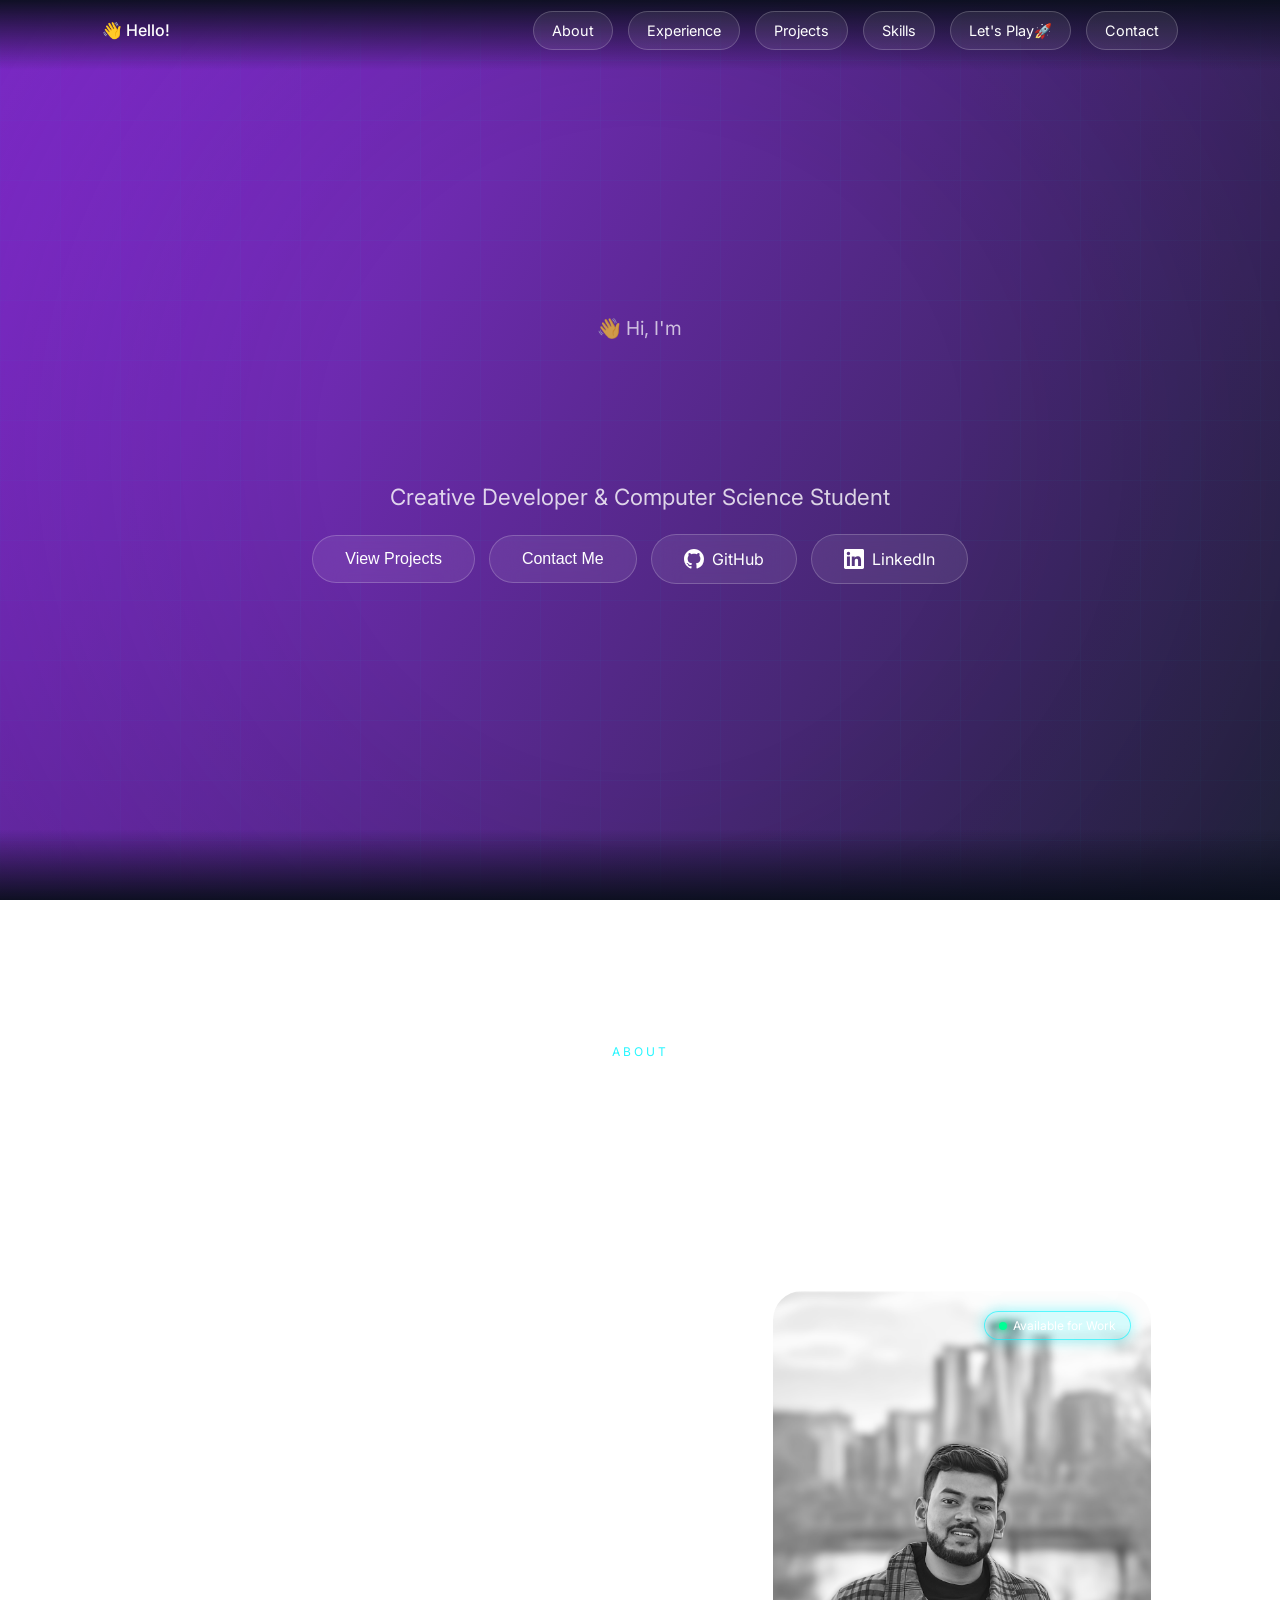
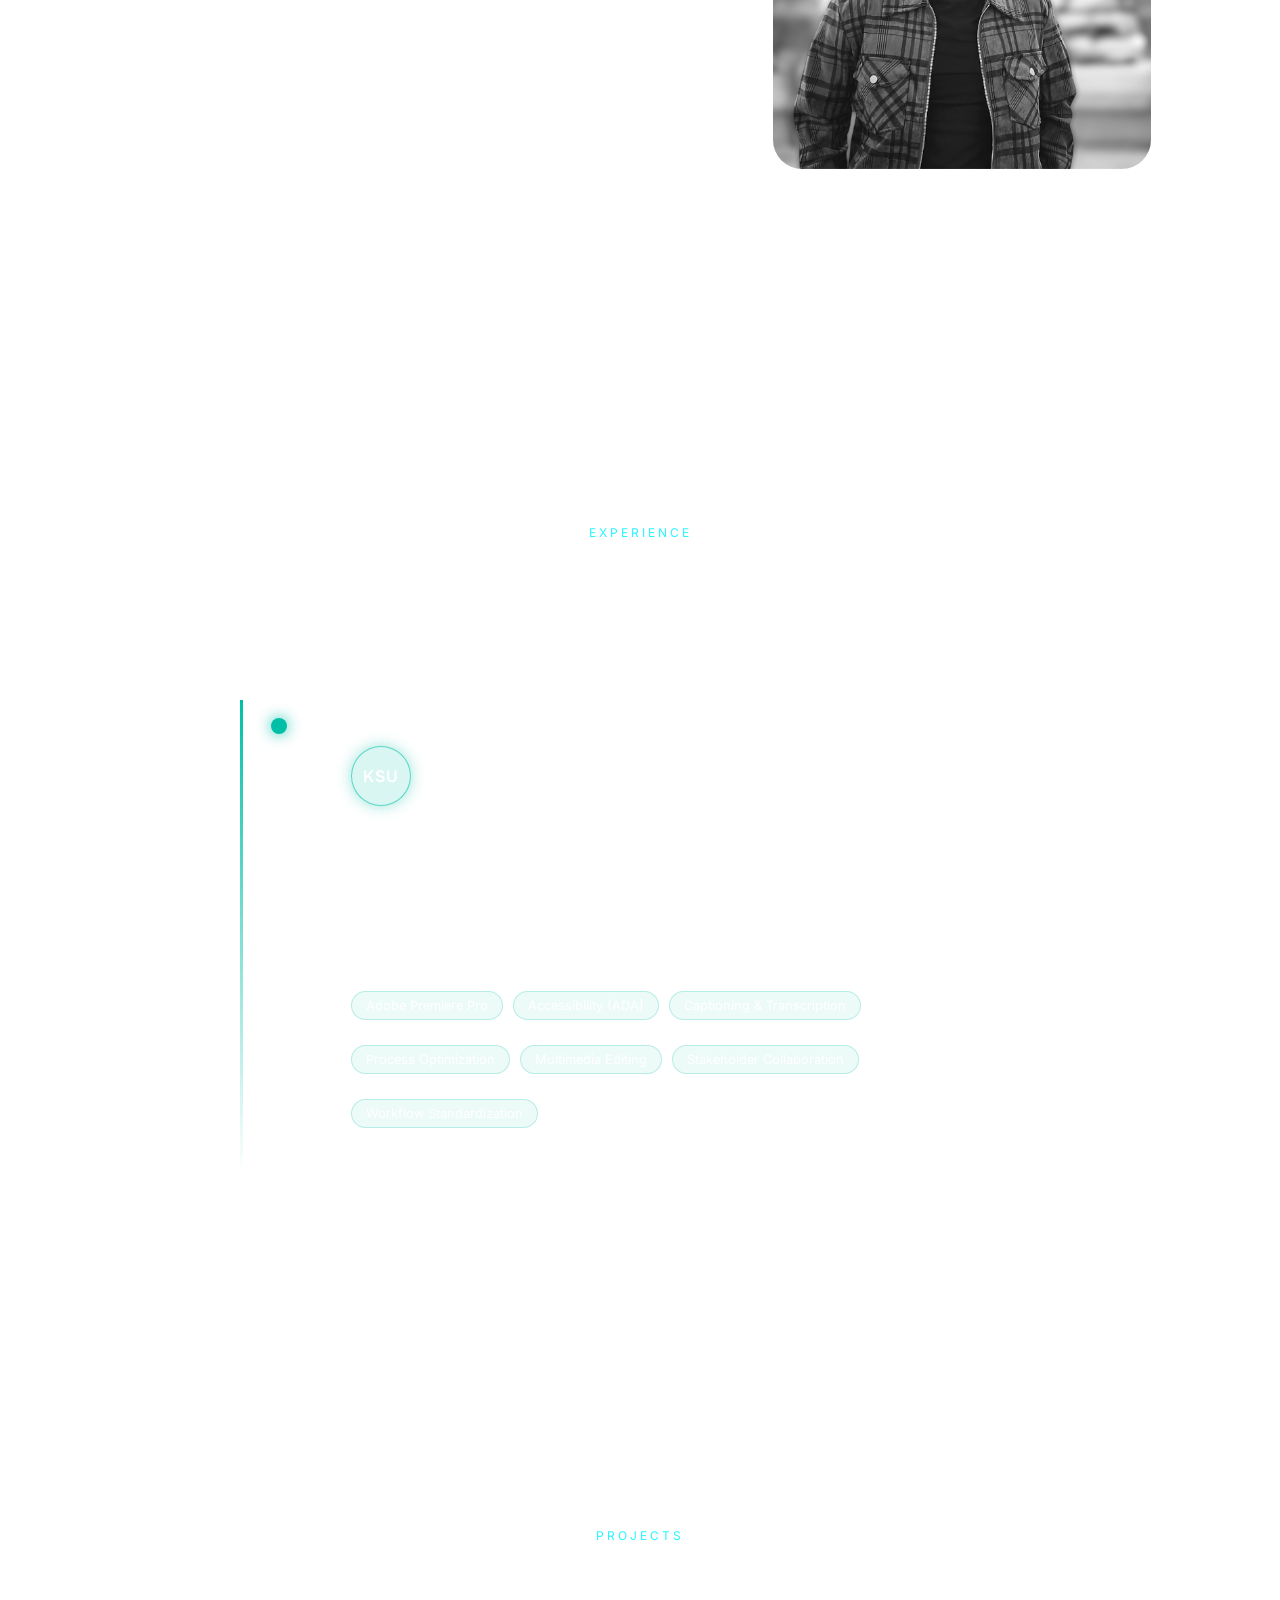
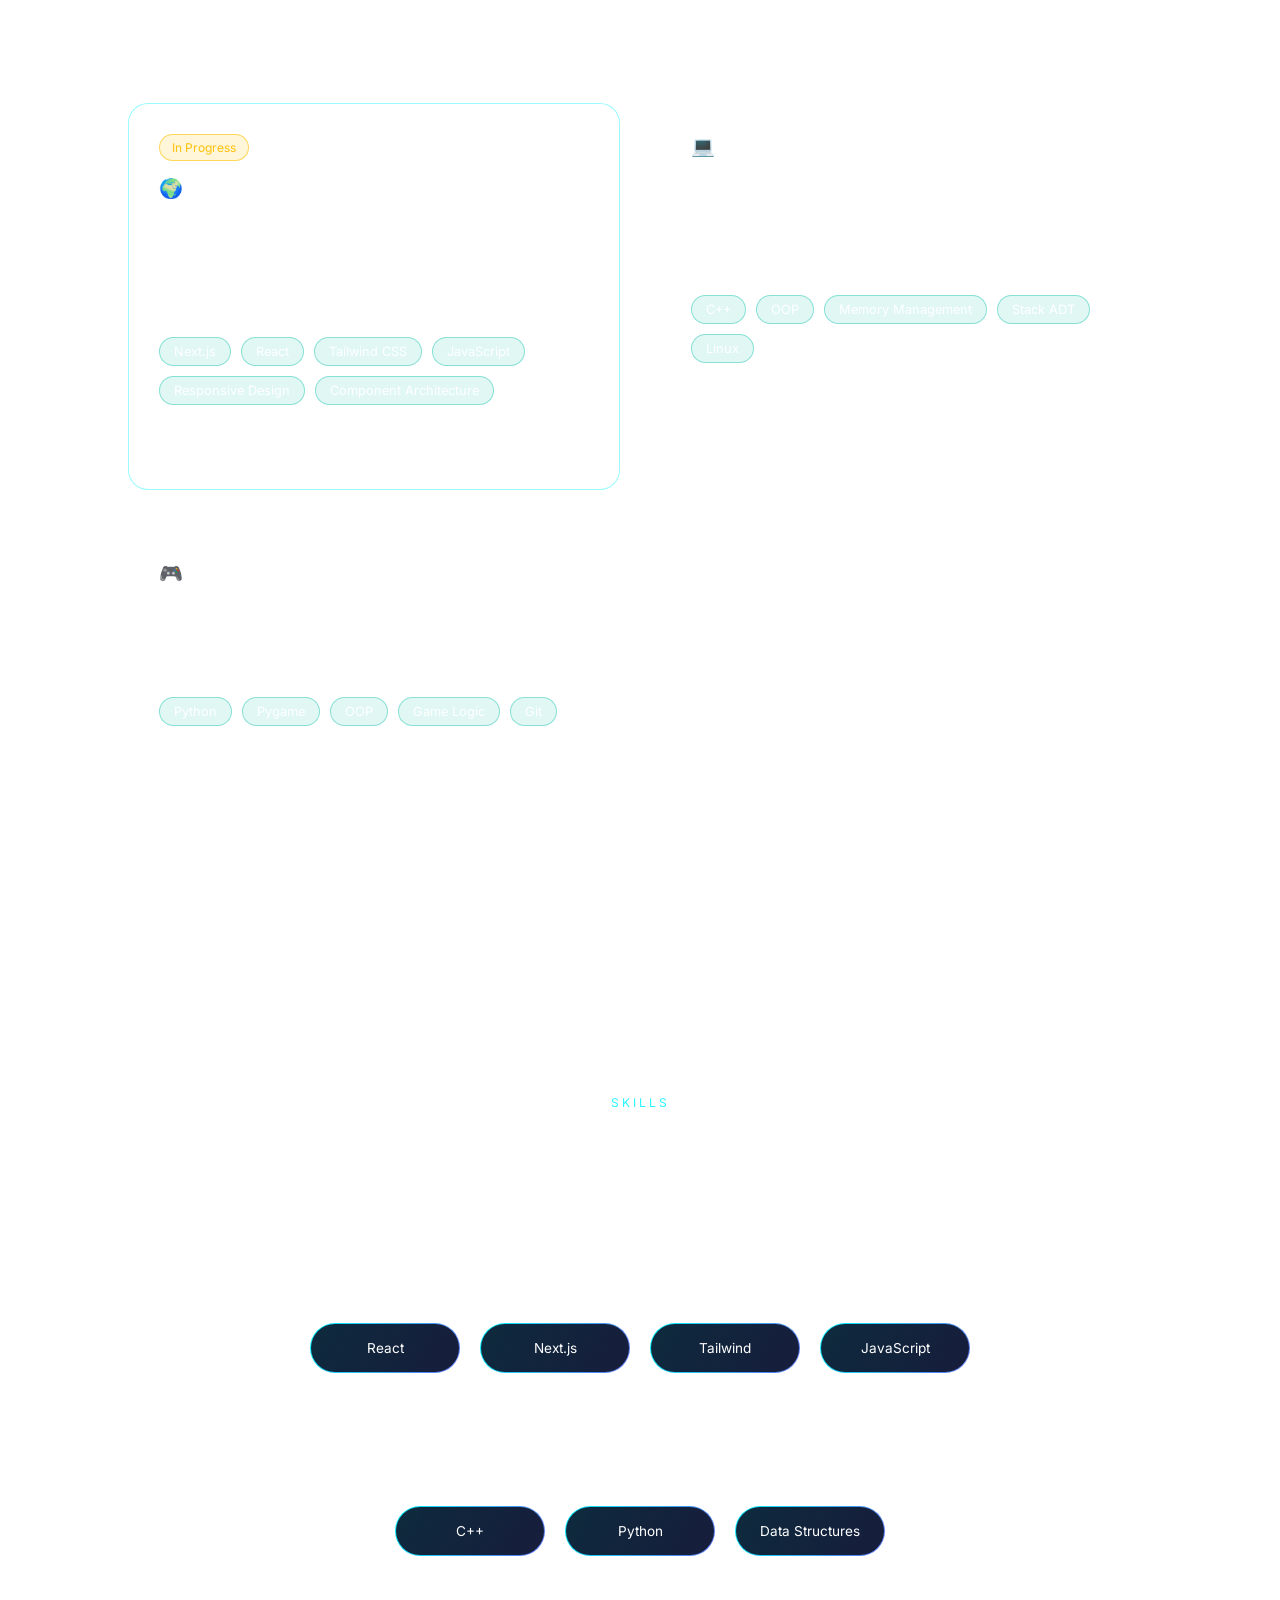
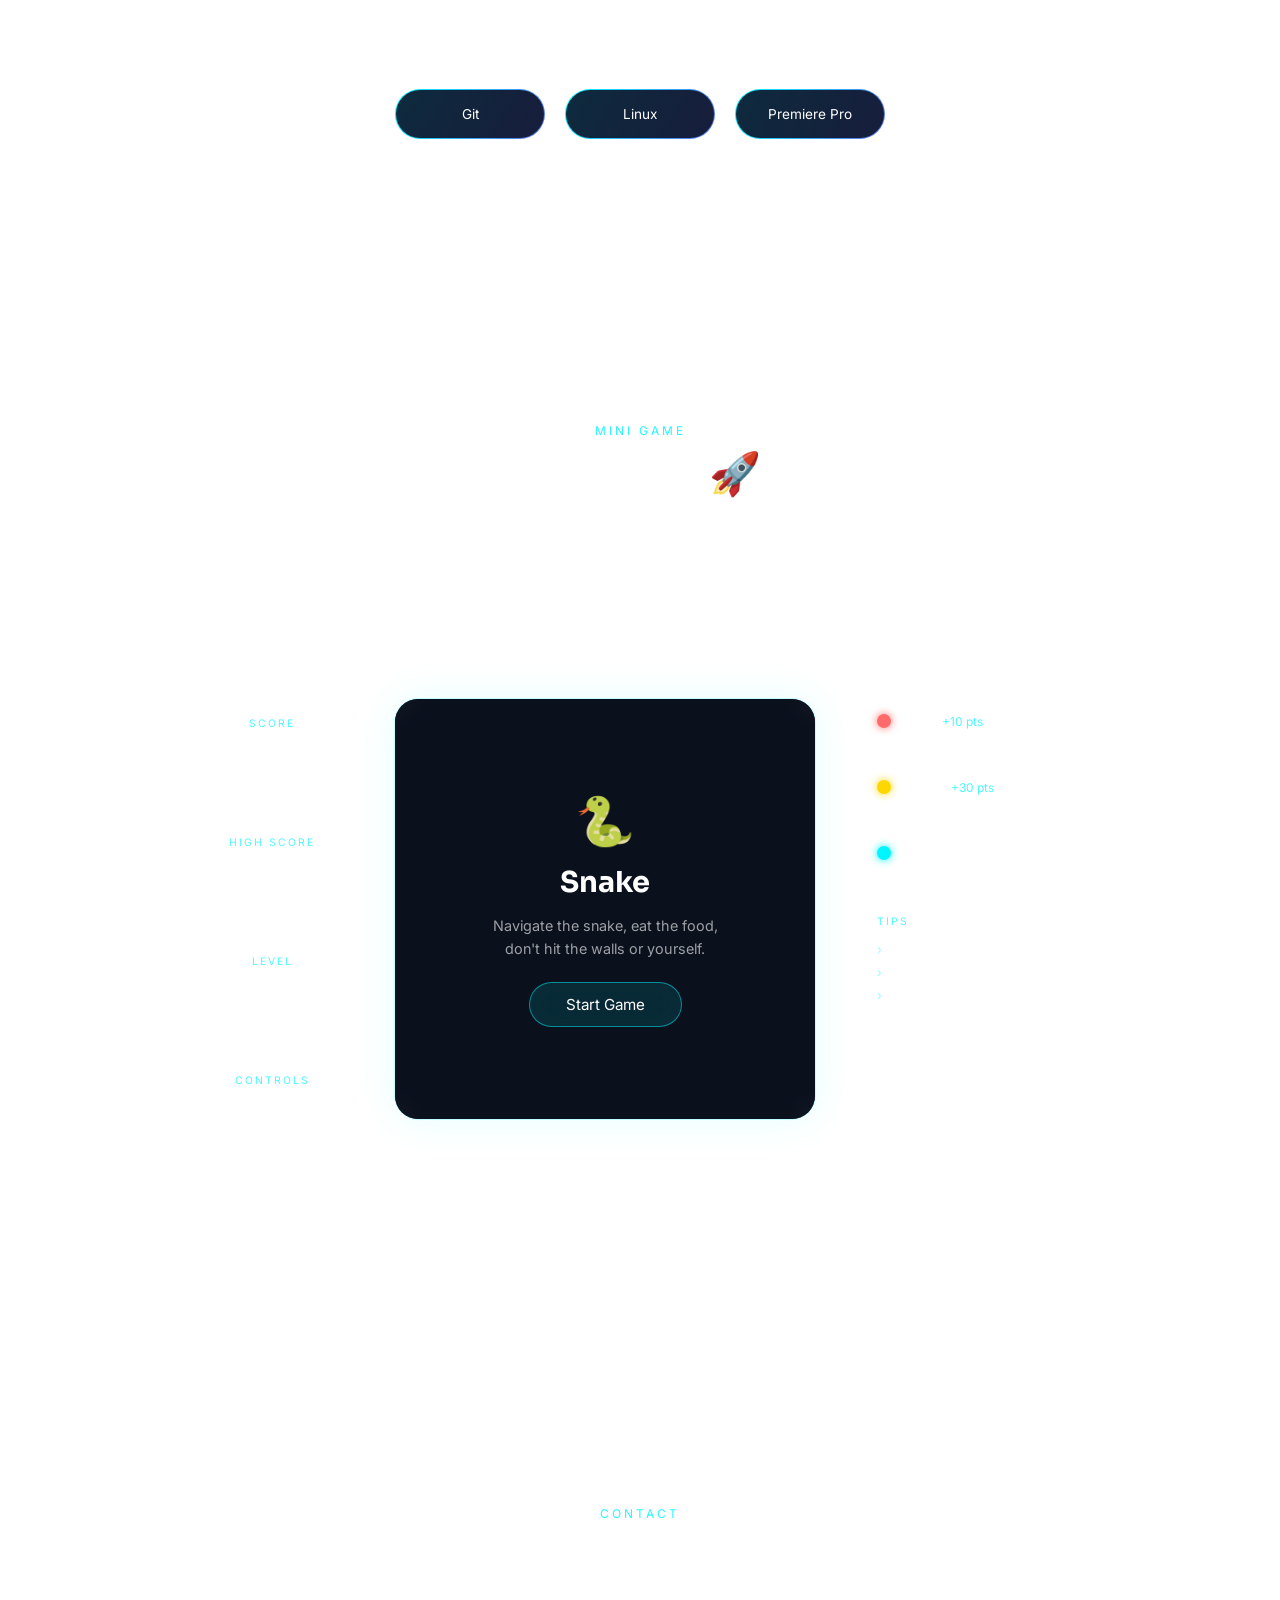
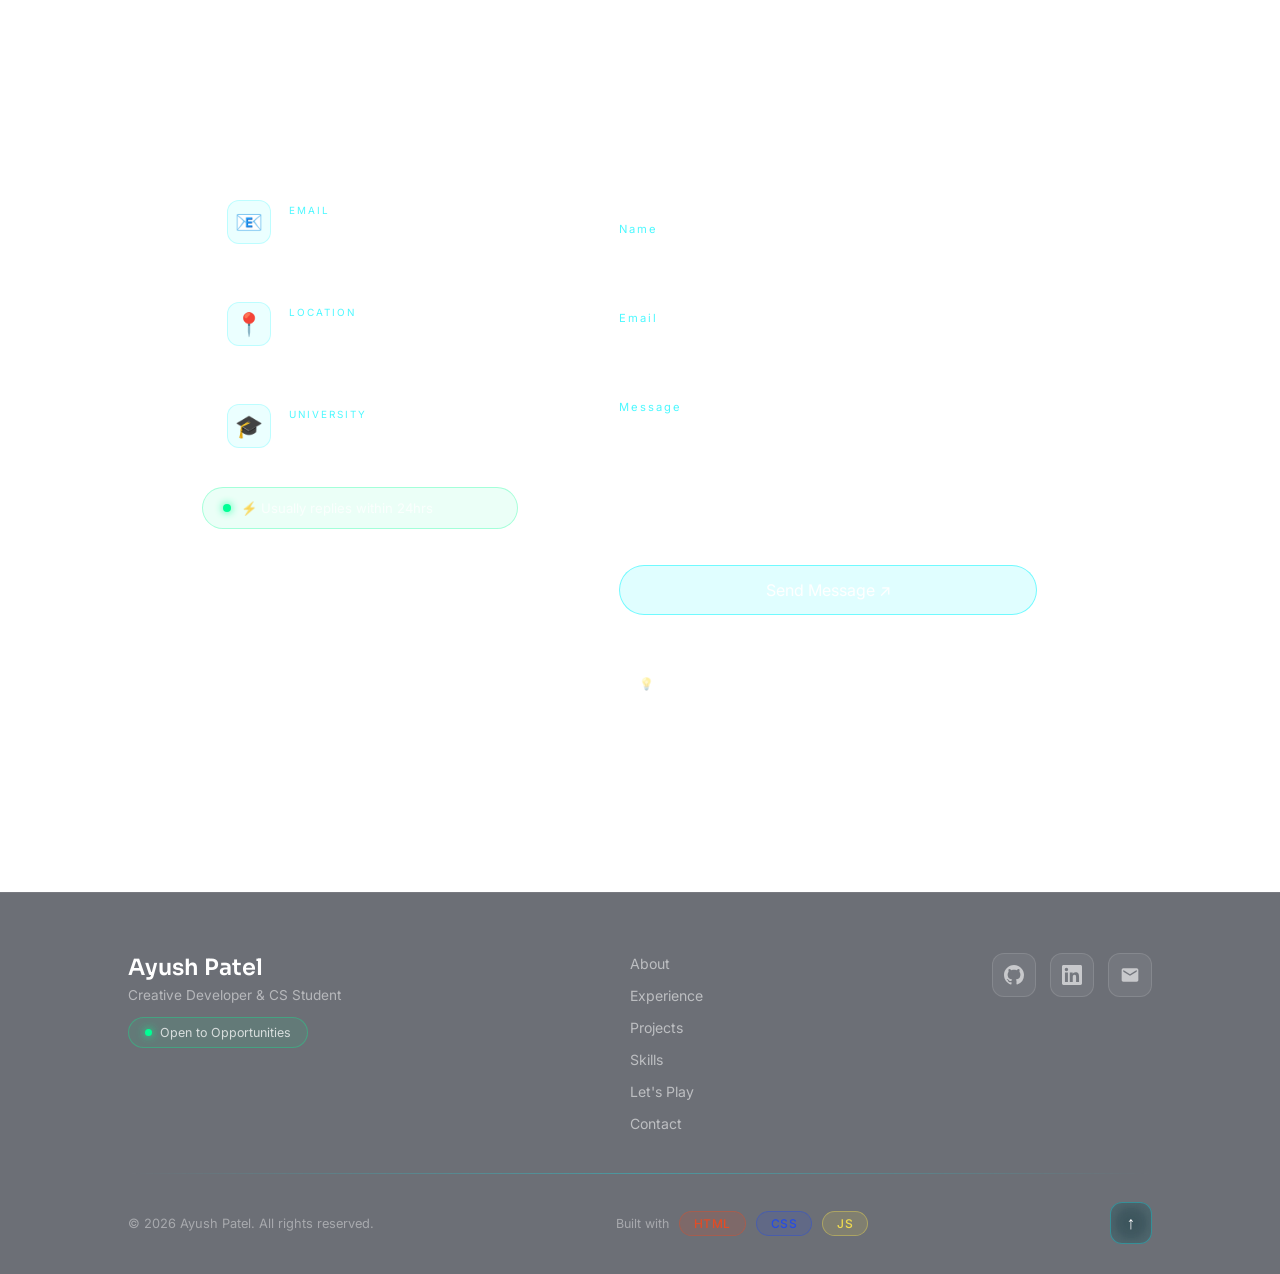
==== index.html @ bff98804 "Add files via upload" ====
<!DOCTYPE html>
<html lang="en">
<head>
    <meta charset="UTF-8">
    <title>Ayush Patel | Creative Developer</title>
    <meta name="viewport" content="width=device-width, initial-scale=1.0">

    <!-- Google Fonts -->
    <link href="https://fonts.googleapis.com/css2?family=Inter:wght@300;400;500;600&family=Sora:wght@400;500;600;700&display=swap" rel="stylesheet">

    <link rel="stylesheet" href="style.css">
</head>

<body>

    <!-- Animated Background -->
    <div class="gradient-bg"></div>
    <div class="scroll-overlay"></div>
    <div class="grid-overlay"></div>
    <canvas id="network-bg" style="position:fixed;top:0;left:0;width:100%;height:100%;z-index:-1;pointer-events:none;"></canvas>

    <!-- Navbar -->
    <nav class="navbar">
        <div class="logo" id="logo">👋 Hello!</div>
    
        <ul class="nav-links">
            <li><a href="#about">About</a></li>
            <li><a href="#experience">Experience</a></li>
            <li><a href="#projects">Projects</a></li>
            <li><a href="#skills">Skills</a></li>
            <li><a href="#game"> Let's Play🚀</a></li>
            <li><a href="#contact">Contact</a></li>
        </ul>
    </nav>

    <!-- Hero -->
<!-- Hero -->
<section class="hero">
    <div class="hero-center">

        <p class="greeting">👋 Hi, I'm</p>

        <h1 class="hero-name">
            <span>A</span><span>y</span><span>u</span><span>s</span><span>h</span><span>&nbsp;</span><span>P</span><span>a</span><span>t</span><span>e</span><span>l</span>
        </h1>

        <p class="subtitle">Creative Developer & Computer Science Student</p>

        <div class="buttons">
            <button onclick="document.querySelector('#projects').scrollIntoView({behavior:'smooth'})">View Projects</button>
            <button class="outline" onclick="document.querySelector('#contact').scrollIntoView({behavior:'smooth'})">Contact Me</button>

            <a href="https://github.com/byteforgeAP" target="_blank" class="hero-social-btn">
                <svg viewBox="0 0 24 24" fill="currentColor" width="20" height="20">
                    <path d="M12 0C5.37 0 0 5.37 0 12c0 5.31 3.435 9.795 8.205 11.385.6.105.825-.255.825-.57 0-.285-.015-1.23-.015-2.235-3.015.555-3.795-.735-4.035-1.41-.135-.345-.72-1.41-1.23-1.695-.42-.225-1.02-.78-.015-.795.945-.015 1.62.87 1.845 1.23 1.08 1.815 2.805 1.305 3.495.99.105-.78.42-1.305.765-1.605-2.67-.3-5.46-1.335-5.46-5.925 0-1.305.465-2.385 1.23-3.225-.12-.3-.54-1.53.12-3.18 0 0 1.005-.315 3.3 1.23.96-.27 1.98-.405 3-.405s2.04.135 3 .405c2.295-1.56 3.3-1.23 3.3-1.23.66 1.65.24 2.88.12 3.18.765.84 1.23 1.905 1.23 3.225 0 4.605-2.805 5.625-5.475 5.925.435.375.81 1.095.81 2.22 0 1.605-.015 2.895-.015 3.3 0 .315.225.69.825.57A12.02 12.02 0 0 0 24 12c0-6.63-5.37-12-12-12z"/>
                </svg>
                GitHub
            </a>

            <a href="https://linkedin.com/in/appatel47" target="_blank" class="hero-social-btn">
                <svg viewBox="0 0 24 24" fill="currentColor" width="20" height="20">
                    <path d="M20.447 20.452h-3.554v-5.569c0-1.328-.027-3.037-1.852-3.037-1.853 0-2.136 1.445-2.136 2.939v5.667H9.351V9h3.414v1.561h.046c.477-.9 1.637-1.85 3.37-1.85 3.601 0 4.267 2.37 4.267 5.455v6.286zM5.337 7.433a2.062 2.062 0 0 1-2.063-2.065 2.064 2.064 0 1 1 2.063 2.065zm1.782 13.019H3.555V9h3.564v11.452zM22.225 0H1.771C.792 0 0 .774 0 1.729v20.542C0 23.227.792 24 1.771 24h20.451C23.2 24 24 23.227 24 22.271V1.729C24 .774 23.2 0 22.222 0h.003z"/>
                </svg>
                LinkedIn
            </a>
        </div>

    </div>
</section>

    <!--About Me-->
    <section id="about" class="about">

        <div class="section-header">
            <span class="section-label">ABOUT</span>
            <h2 class="section-title">About Me</h2>
        </div>
    
        <div class="about-container">
    
            <div class="about-text">
                <p>
                    I’m Ayush Patel, a Computer Science student at Kent State University with a passion for both software development and creative technology. I specialize in C++ and Python, with a strong foundation in data structures, memory management, and algorithmic problem solving. My projects range from building custom dynamic classes and stack-based expression parsers to developing collaborative Pygame arcade-style games.

Beyond coding, I have hands-on experience in video production and editing, creating accessible multimedia content with Adobe Premiere Pro. I enjoy blending technical precision with creativity whether it’s designing scalable software systems, crafting interactive game mechanics, or producing polished video content. I thrive in collaborative environments, leveraging Git-based workflows and structured project management to deliver high-quality results.

I’m always exploring new ways to combine programming, UI/UX design, and multimedia storytelling to build engaging, scalable, and user-focused experiences.
                </p>
            </div>
    
            <div class="about-img-wrapper">
                <div class="profile-card-about" id="profileCardAbout">
                    <img src="assets/profile.jpg" alt="Ayush Patel" class="profile-img">
                    <div class="profile-overlay">
                        <h3>Ayush Patel</h3>
                        <p>Creative Developer</p>
                    </div>
                    <div class="availability-badge">
                        <span class="dot"></span>
                        Available for Work
                    </div>
                </div>
            </div>
    
        </div>
    
    </section>
    

    <!-- ============================= -->
<!-- EXPERIENCE SECTION -->
<!-- ============================= -->

<section id="experience" class="experience">

    <div class="section-header">
        <span class="section-label">EXPERIENCE</span>
        <h2 class="section-title">Experience</h2>
    </div>

    <div class="timeline">

        <!-- Timeline Item -->
        <div class="timeline-item">

            <!-- Glowing Dot -->
            <div class="timeline-dot"></div>

            <!-- Glass Card -->
            <div class="experience-card">

                <!-- Header with Company Logo -->
                <div class="exp-header">

                    <!-- Company Logo Circle -->
                    <div class="company-logo">KSU</div>

                    <div>
                        <h3>Video Production Assistant (Part Time)</h3>
                        <h4>Kent State University – Student Accessibility Services</h4>
                        <span>May 2024 – Present | Kent, OH</span>
                    </div>

                </div>

                <!-- Description -->
                <p>
                    Develop ADA-compliant instructional media with captions,
                    transcripts, and audio descriptions. Collaborate with faculty
                    to convert academic material into accessible multimedia formats.
                </p>

                <p>
                    Standardized captioning workflows and improved review processes
                    to reduce turnaround time and improve delivery efficiency.
                </p>

                <!-- Skill Tags -->
                <div class="tech-tags">
                    <span>Adobe Premiere Pro</span>
                    <span>Accessibility (ADA)</span>
                    <span>Captioning & Transcription</span>
                    <span>Process Optimization</span>
                    <span>Multimedia Editing</span>
                    <span>Stakeholder Collaboration</span>
                    <span>Workflow Standardization</span>
                </div>

            </div>
        </div>

    </div>

</section>

<!-- ============================= -->
<!-- PROJECTS SECTION -->
<!-- ============================= -->

<section id="projects" class="projects">

    <div class="section-header">
        <span class="section-label">PROJECTS</span>
        <h2 class="section-title">Projects</h2>
    </div>

    <div class="projects-grid">

        <!-- Project 1 -->
        <div class="project-card featured reveal">

            <!-- Status Badge -->
            <div class="project-status">In Progress</div>
        
            <h3>🌍 Global Restaurant Rating App</h3>
        
            <p>
                Developing a scalable restaurant rating platform using Next.js and React.
                Building reusable UI components with Tailwind CSS and optimizing layout
                responsiveness across devices.
            </p>
        
            <div class="project-tags">
                <span>Next.js</span>
                <span>React</span>
                <span>Tailwind CSS</span>
                <span>JavaScript</span>
                <span>Responsive Design</span>
                <span>Component Architecture</span>
            </div>
        
            <div class="project-links">
                <a href="#" class="disabled">Coming Soon</a>
                <a href="#" target="_blank">GitHub</a>
            </div>
        
        </div>

        <!-- Project 2 -->
        <div class="project-card reveal">
            <h3>💻 C++ Data Structures Implementation</h3>

            <p>
                Engineered a custom dynamic String class, implemented a Linked List
                Stack ADT, and built an infix-to-prefix expression parser with
                proper memory management and modular compilation.
            </p>

            <div class="project-tags">
                <span>C++</span>
                <span>OOP</span>
                <span>Memory Management</span>
                <span>Stack ADT</span>
                <span>Linux</span>
            </div>

            <div class="project-links">
                <a href="#" target="_blank">GitHub</a>
            </div>
        </div>

        <!-- Project 3 -->
        <div class="project-card reveal">
            <h3>🎮 Galaga-Style Arcade Game</h3>

            <p>
                Developing a 2D arcade shooter using Pygame with real-time player
                controls, sprite animations, collision detection, and
                event-driven game logic.
            </p>

            <div class="project-tags">
                <span>Python</span>
                <span>Pygame</span>
                <span>OOP</span>
                <span>Game Logic</span>
                <span>Git</span>
            </div>

            <div class="project-links">
                <a href="#" target="_blank">GitHub</a>
            </div>
        </div>

    </div>

</section>


<!-- ============================= -->
<!-- SKILLS SECTION -->
<!-- ============================= -->

<section id="skills" class="skills">

    <div class="section-header">
        <span class="section-label">SKILLS</span>
        <h2 class="section-title">Skills</h2>
    </div>

    <div class="skills-container">

        <!-- Frontend -->
        <div class="skill-category reveal">
            <h3>Frontend</h3>
            <div class="skill-badges">

                <div class="skill-badge">
                    <div class="skill-inner">
                        <div class="skill-face skill-front">React</div>
                        <div class="skill-face skill-back">2+ Years</div>
                    </div>
                </div>

                <div class="skill-badge">
                    <div class="skill-inner">
                        <div class="skill-face skill-front">Next.js</div>
                        <div class="skill-face skill-back">1+ Year</div>
                    </div>
                </div>

                <div class="skill-badge">
                    <div class="skill-inner">
                        <div class="skill-face skill-front">Tailwind</div>
                        <div class="skill-face skill-back">1 Year</div>
                    </div>
                </div>

                <div class="skill-badge">
                    <div class="skill-inner">
                        <div class="skill-face skill-front">JavaScript</div>
                        <div class="skill-face skill-back">2 Years</div>
                    </div>
                </div>

            </div>
        </div>

        <!-- Backend / Systems -->
        <div class="skill-category reveal">
            <h3>Backend / Systems</h3>
            <div class="skill-badges">

                <div class="skill-badge">
                    <div class="skill-inner">
                        <div class="skill-face skill-front">C++</div>
                        <div class="skill-face skill-back">2+ Years</div>
                    </div>
                </div>

                <div class="skill-badge">
                    <div class="skill-inner">
                        <div class="skill-face skill-front">Python</div>
                        <div class="skill-face skill-back">2 Years</div>
                    </div>
                </div>

                <div class="skill-badge">
                    <div class="skill-inner">
                        <div class="skill-face skill-front">Data Structures</div>
                        <div class="skill-face skill-back">Advanced</div>
                    </div>
                </div>

            </div>
        </div>

        <!-- Tools -->
        <div class="skill-category reveal">
            <h3>Tools & Workflow</h3>
            <div class="skill-badges">

                <div class="skill-badge">
                    <div class="skill-inner">
                        <div class="skill-face skill-front">Git</div>
                        <div class="skill-face skill-back">Daily Use</div>
                    </div>
                </div>

                <div class="skill-badge">
                    <div class="skill-inner">
                        <div class="skill-face skill-front">Linux</div>
                        <div class="skill-face skill-back">Comfortable</div>
                    </div>
                </div>

                <div class="skill-badge">
                    <div class="skill-inner">
                        <div class="skill-face skill-front">Premiere Pro</div>
                        <div class="skill-face skill-back">Advanced</div>
                    </div>
                </div>

            </div>
        </div>

    </div>

</section>


 <!-- ============================= -->
<!-- Game SECTION -->
<!-- ============================= -->
<section id="game" class="game-section">

    <div class="section-header">
        <span class="section-label">MINI GAME</span>
        <h2 class="section-title">Let's Play 🚀</h2>
        <p class="section-subtitle">Take a break! Beat my high score if you can.</p>
    </div>

    <div class="game-wrapper">

        <div class="game-info-panel">
            <div class="game-stat-card">
                <span class="stat-label">SCORE</span>
                <span class="stat-value" id="scoreDisplay">0</span>
            </div>
            <div class="game-stat-card">
                <span class="stat-label">HIGH SCORE</span>
                <span class="stat-value" id="highScoreDisplay">0</span>
            </div>
            <div class="game-stat-card">
                <span class="stat-label">LEVEL</span>
                <span class="stat-value" id="levelDisplay">1</span>
            </div>
            <div class="game-controls-info">
                <p class="controls-title">CONTROLS</p>
                <div class="key-grid">
                    <div class="key-row"><kbd>↑</kbd></div>
                    <div class="key-row"><kbd>←</kbd><kbd>↓</kbd><kbd>→</kbd></div>
                    <p class="key-label">Arrow Keys or WASD</p>
                </div>
            </div>
        </div>

        <div class="game-canvas-wrapper">
            <canvas id="snakeCanvas" width="420" height="420"></canvas>
            <div class="game-overlay" id="gameOverlay">
                <div class="overlay-content">
                    <div class="overlay-icon">🐍</div>
                    <h3 id="overlayTitle">Snake</h3>
                    <p id="overlayMsg">Navigate the snake, eat the food, don't hit the walls or yourself.</p>
                    <button class="game-btn" id="startBtn">Start Game</button>
                </div>
            </div>
        </div>

        <div class="game-legend-panel">
            <div class="legend-item">
                <div class="legend-dot food-dot"></div>
                <span>Food <span class="legend-pts">+10 pts</span></span>
            </div>
            <div class="legend-item">
                <div class="legend-dot bonus-dot"></div>
                <span>Bonus <span class="legend-pts">+30 pts</span></span>
            </div>
            <div class="legend-item">
                <div class="legend-dot snake-dot"></div>
                <span>Your Snake</span>
            </div>
            <div class="game-tips">
                <p class="tips-title">TIPS</p>
                <ul>
                    <li>Speed increases every 5 food</li>
                    <li>Bonus food appears rarely</li>
                    <li>Don't bite yourself!</li>
                </ul>
            </div>
        </div>

    </div>

    <div class="mobile-controls">
        <div class="mobile-row"><button class="mobile-btn" id="mUp">▲</button></div>
        <div class="mobile-row">
            <button class="mobile-btn" id="mLeft">◀</button>
            <button class="mobile-btn" id="mDown">▼</button>
            <button class="mobile-btn" id="mRight">▶</button>
        </div>
    </div>

</section>

<!-- ============================= -->
<!-- CONTACT SECTION -->
<!-- ============================= -->
 <!-- CONTACT SECTION -->
<section id="contact" class="contact-section">

    <div class="section-header">
        <span class="section-label">CONTACT</span>
        <h2 class="section-title">Get In Touch</h2>
        <p class="section-subtitle">Have a project in mind? Let's talk.</p>
    </div>

    <div class="contact-wrapper">

        <!-- Left: Info -->
        <div class="contact-info">

            <div class="contact-info-item">
                <div class="contact-icon">📧</div>
                <div>
                    <span class="contact-label">EMAIL</span>
                    <a href="mailto:ayushpatel.dev@outlook.com" class="contact-value">ayushpatel.dev@outlook.com</a>
                </div>
            </div>

            <div class="contact-info-item">
                <div class="contact-icon">📍</div>
                <div>
                    <span class="contact-label">LOCATION</span>
                    <span class="contact-value">Kent, Ohio</span>
                </div>
            </div>

            <div class="contact-info-item">
                <div class="contact-icon">🎓</div>
                <div>
                    <span class="contact-label">UNIVERSITY</span>
                    <span class="contact-value">Kent State University</span>
                </div>
            </div>

            <!-- Reply badge -->
            <div class="reply-badge">
                <span class="reply-dot"></span>
                ⚡ Usually replies within 24hrs
            </div>

            <!-- Social buttons with logos -->
            <div class="contact-socials">

                <a href="https://github.com/byteforgeAP" target="_blank" class="social-btn">
                    <svg viewBox="0 0 24 24" fill="currentColor" width="18" height="18">
                        <path d="M12 0C5.37 0 0 5.37 0 12c0 5.31 3.435 9.795 8.205 11.385.6.105.825-.255.825-.57 0-.285-.015-1.23-.015-2.235-3.015.555-3.795-.735-4.035-1.41-.135-.345-.72-1.41-1.23-1.695-.42-.225-1.02-.78-.015-.795.945-.015 1.62.87 1.845 1.23 1.08 1.815 2.805 1.305 3.495.99.105-.78.42-1.305.765-1.605-2.67-.3-5.46-1.335-5.46-5.925 0-1.305.465-2.385 1.23-3.225-.12-.3-.54-1.53.12-3.18 0 0 1.005-.315 3.3 1.23.96-.27 1.98-.405 3-.405s2.04.135 3 .405c2.295-1.56 3.3-1.23 3.3-1.23.66 1.65.24 2.88.12 3.18.765.84 1.23 1.905 1.23 3.225 0 4.605-2.805 5.625-5.475 5.925.435.375.81 1.095.81 2.22 0 1.605-.015 2.895-.015 3.3 0 .315.225.69.825.57A12.02 12.02 0 0 0 24 12c0-6.63-5.37-12-12-12z"/>
                    </svg>
                    GitHub
                </a>

                <a href="https://linkedin.com/in/appatel47" target="_blank" class="social-btn">
                    <svg viewBox="0 0 24 24" fill="currentColor" width="18" height="18">
                        <path d="M20.447 20.452h-3.554v-5.569c0-1.328-.027-3.037-1.852-3.037-1.853 0-2.136 1.445-2.136 2.939v5.667H9.351V9h3.414v1.561h.046c.477-.9 1.637-1.85 3.37-1.85 3.601 0 4.267 2.37 4.267 5.455v6.286zM5.337 7.433a2.062 2.062 0 0 1-2.063-2.065 2.064 2.064 0 1 1 2.063 2.065zm1.782 13.019H3.555V9h3.564v11.452zM22.225 0H1.771C.792 0 0 .774 0 1.729v20.542C0 23.227.792 24 1.771 24h20.451C23.2 24 24 23.227 24 22.271V1.729C24 .774 23.2 0 22.222 0h.003z"/>
                    </svg>
                    LinkedIn
                </a>

            </div>

        </div>

        <!-- Right: Form -->
        <form class="contact-form" id="contactForm">

            <div class="form-group">
                <label>Name</label>
                <input type="text" id="contactName" placeholder="Your name" required />
            </div>

            <div class="form-group">
                <label>Email</label>
                <input type="email" id="contactEmail" placeholder="your@email.com" required />
            </div>

            <div class="form-group">
                <label>Message</label>
                <textarea id="contactMessage" rows="5" placeholder="Tell me about your project..." required></textarea>
            </div>

            <button type="submit" class="game-btn contact-submit">Send Message ↗</button>

            <p class="form-status" id="formStatus"></p>
            <p class="form-note">💡 If you don't hear back in 24hrs, check your sent folder — emails occasionally land in junk.</p>

        </form>

    </div>

</section>


<!-- ============================= -->
<!-- FOOTER SECTION -->
<!-- ============================= -->
<!-- FOOTER -->
<footer class="footer">

    <div class="footer-top">

        <!-- Left: Name + tagline -->
        <div class="footer-left">
            <h3 class="footer-name">Ayush Patel</h3>
            <p class="footer-tagline">Creative Developer & CS Student</p>
            <div class="footer-status">
                <span class="footer-dot"></span>
                Open to Opportunities
            </div>
        </div>

        <!-- Center: Nav -->
        <div class="footer-center">
            <ul class="footer-nav">
                <li><a href="#about">About</a></li>
                <li><a href="#experience">Experience</a></li>
                <li><a href="#projects">Projects</a></li>
                <li><a href="#skills">Skills</a></li>
                <li><a href="#game">Let's Play</a></li>
                <li><a href="#contact">Contact</a></li>
            </ul>
        </div>

        <!-- Right: Socials -->
        <div class="footer-right">

            <a href="https://github.com/byteforgeAP" target="_blank" class="footer-social">
                <svg viewBox="0 0 24 24" fill="currentColor" width="20" height="20">
                    <path d="M12 0C5.37 0 0 5.37 0 12c0 5.31 3.435 9.795 8.205 11.385.6.105.825-.255.825-.57 0-.285-.015-1.23-.015-2.235-3.015.555-3.795-.735-4.035-1.41-.135-.345-.72-1.41-1.23-1.695-.42-.225-1.02-.78-.015-.795.945-.015 1.62.87 1.845 1.23 1.08 1.815 2.805 1.305 3.495.99.105-.78.42-1.305.765-1.605-2.67-.3-5.46-1.335-5.46-5.925 0-1.305.465-2.385 1.23-3.225-.12-.3-.54-1.53.12-3.18 0 0 1.005-.315 3.3 1.23.96-.27 1.98-.405 3-.405s2.04.135 3 .405c2.295-1.56 3.3-1.23 3.3-1.23.66 1.65.24 2.88.12 3.18.765.84 1.23 1.905 1.23 3.225 0 4.605-2.805 5.625-5.475 5.925.435.375.81 1.095.81 2.22 0 1.605-.015 2.895-.015 3.3 0 .315.225.69.825.57A12.02 12.02 0 0 0 24 12c0-6.63-5.37-12-12-12z"/>
                </svg>
            </a>

            <a href="https://linkedin.com/in/appatel47" target="_blank" class="footer-social">
                <svg viewBox="0 0 24 24" fill="currentColor" width="20" height="20">
                    <path d="M20.447 20.452h-3.554v-5.569c0-1.328-.027-3.037-1.852-3.037-1.853 0-2.136 1.445-2.136 2.939v5.667H9.351V9h3.414v1.561h.046c.477-.9 1.637-1.85 3.37-1.85 3.601 0 4.267 2.37 4.267 5.455v6.286zM5.337 7.433a2.062 2.062 0 0 1-2.063-2.065 2.064 2.064 0 1 1 2.063 2.065zm1.782 13.019H3.555V9h3.564v11.452zM22.225 0H1.771C.792 0 0 .774 0 1.729v20.542C0 23.227.792 24 1.771 24h20.451C23.2 24 24 23.227 24 22.271V1.729C24 .774 23.2 0 22.222 0h.003z"/>
                </svg>
            </a>

            <a href="mailto:ayushpatel.dev@outlook.com" class="footer-social">
                <svg viewBox="0 0 24 24" fill="currentColor" width="20" height="20">
                    <path d="M20 4H4c-1.1 0-2 .9-2 2v12c0 1.1.9 2 2 2h16c1.1 0 2-.9 2-2V6c0-1.1-.9-2-2-2zm0 4-8 5-8-5V6l8 5 8-5v2z"/>
                </svg>
            </a>

        </div>

    </div>

    <!-- Divider -->
    <div class="footer-divider"></div>

    <!-- Bottom bar -->
    <div class="footer-bottom">

        <p class="footer-copy">
            © <span id="footerYear"></span> Ayush Patel. All rights reserved.
        </p>

        <div class="footer-built">
            <span class="built-label">Built with</span>
            <span class="built-badge html">HTML</span>
            <span class="built-badge css">CSS</span>
            <span class="built-badge js">JS</span>
        </div>

        <button class="back-to-top" id="backToTop">↑</button>

    </div>

</footer>

<script src="script.js"></script>
</body>
</html>
---- style.css ----
/* ============================= */
/* RESET */
/* ============================= */

* {
    margin: 0;
    padding: 0;
    box-sizing: border-box;
}

body {
    font-family: "Inter", sans-serif;
    color: white;
    overflow-x: hidden;
}

html {
    scroll-behavior: smooth;
}

/* ============================= */
/* ANIMATED BACKGROUND */
/* ============================= */

.gradient-bg {
    position: fixed;
    width: 100%;
    height: 100%;
    z-index: -3;

    background: linear-gradient(
        -60deg,
        #0a0f1c,
        #1a1f3a,
        #302b63,
        #111827,
        #24243e,
        #8e2de2
    );

    background-size: 500% 500%;
    animation: gradientFlow 8s ease-in-out infinite;
}

@keyframes gradientFlow {
    0%   { background-position: 0% 50%; }
    25%  { background-position: 50% 100%; }
    50%  { background-position: 100% 50%; }
    75%  { background-position: 50% 0%; }
    100% { background-position: 0% 50%; }
}

/* ============================= */
/* NAVBAR */
/* ============================= */

.navbar {
    position: fixed;
    top: 20px;
    width: 100%;
    padding: 0 8%;
    display: flex;
    justify-content: space-between;
    align-items: center;
    z-index: 1000;
}

.logo {
    font-weight: 500;
    font-size: 1rem;
    cursor: pointer;
    transition:
        opacity 0.3s ease,
        transform 0.3s ease,
        filter 0.3s ease,
        text-shadow 0.3s ease;
}

.logo.fade-out {
    opacity: 0;
    transform: translateY(-6px) scale(0.95);
    filter: blur(6px);
}

.logo.fade-in {
    opacity: 1;
    transform: translateY(0) scale(1);
    filter: blur(0);
}

.logo.glow {
    text-shadow: 0 0 14px rgba(0,245,255,0.7);
}

.logo .arrow {
    display: inline-block;
    animation: bounce 1s infinite;
}

@keyframes bounce {
    0%, 100% { transform: translateY(0); }
    50% { transform: translateY(4px); }
}

.nav-links {
    list-style: none;
    display: flex;
    gap: 15px;
}

.nav-links a {
    text-decoration: none;
    color: white;
    font-size: 0.9rem;
    padding: 10px 18px;
    border-radius: 30px;

    background: rgba(255, 255, 255, 0.08);
    backdrop-filter: blur(20px);
    border: 1px solid rgba(255,255,255,0.2);
    transition: 0.3s ease;
}

.nav-links a:hover {
    transform: translateY(-3px);
    background: rgba(0,245,255,0.15);
    border: 1px solid rgba(0,245,255,0.6);
    box-shadow: 0 0 15px rgba(0,245,255,0.3);
}

.nav-links a.active {
    background: rgba(0, 191, 166, 0.15);
    border: 1px solid rgba(0,191,166,0.6);
    box-shadow: 0 0 12px rgba(0,191,166,0.4);
}

/* ============================= */
/* TECH GRID BACKGROUND */
/* ============================= */

.grid-overlay {
    position: fixed;
    inset: 0;
    z-index: -2;            /* above gradient, below content */
    pointer-events: none;
    opacity: 0.25;          /* subtle */

    /* Grid pattern */
    background-image:
        linear-gradient(rgba(0,245,255,0.12) 1px, transparent 1px),
        linear-gradient(90deg, rgba(0,245,255,0.12) 1px, transparent 1px);

    background-size: 60px 60px;

    /* subtle motion */
    animation: gridDrift 20s linear infinite;
}

@keyframes gridDrift {
    0% {
        background-position: 0 0, 0 0;
    }
    100% {
        background-position: 60px 60px, 60px 60px;
    }
}

.grid-overlay::after {
    content: "";
    position: absolute;
    inset: 0;
    background: radial-gradient(circle at center,
        transparent 40%,
        rgba(10,15,28,0.6) 100%);
}
/* ============================= */
/* HERO */
/* ============================= */

.hero {
    height: 100vh;
    display: flex;
    align-items: center;
    justify-content: center;
    padding: 0 10%;
    text-align: center;
}

.hero-center {
    display: flex;
    flex-direction: column;
    align-items: center;
    gap: 16px;
}

.greeting {
    font-size: 1.2rem;
    opacity: 0.7;
}

.hero-name {
    font-family: 'Sora', sans-serif;
    font-size: 5.5rem;
    font-weight: 600;
    display: flex;
    justify-content: center;
    gap: 0.01em;
}

.hero-name span {
    display: inline-block;
    opacity: 0;
    transform: translateY(40px);
    animation: letterFadeIn 3s ease-out infinite;
}

.hero-name span:nth-child(1)  { animation-delay: 0.0s; }
.hero-name span:nth-child(2)  { animation-delay: 0.3s; }
.hero-name span:nth-child(3)  { animation-delay: 0.6s; }
.hero-name span:nth-child(4)  { animation-delay: 0.9s; }
.hero-name span:nth-child(5)  { animation-delay: 1.2s; }
.hero-name span:nth-child(6)  { animation-delay: 1.5s; }
.hero-name span:nth-child(7)  { animation-delay: 1.8s; }
.hero-name span:nth-child(8)  { animation-delay: 2.1s; }
.hero-name span:nth-child(9)  { animation-delay: 2.4s; }
.hero-name span:nth-child(10) { animation-delay: 2.7s; }
.hero-name span:nth-child(11) { animation-delay: 3.0s; }

@keyframes letterFadeIn {
    0%   { opacity: 0; transform: translateY(40px); }
    50%  { opacity: 1; transform: translateY(0); }
    100% { opacity: 0; transform: translateY(-40px); }
}
.subtitle {
    font-size: 1.4rem;
    opacity: 0.8;
}

.buttons {
    display: flex;
    gap: 14px;
    margin-top: 8px;
    flex-wrap: nowrap;
    align-items: center;
    justify-content: center;
}

button {
    padding: 14px 32px;
    border-radius: 40px;
    font-size: 1rem;
    cursor: pointer;
    color: white;
    background: rgba(255,255,255,0.08);
    backdrop-filter: blur(15px);
    border: 1px solid rgba(255,255,255,0.2);
    transition: all 0.4s ease;
}

button:hover {
    transform: translateY(-3px);
    background: rgba(0,245,255,0.15);
    border: 1px solid rgba(0,245,255,0.6);
    box-shadow: 0 0 20px rgba(0,245,255,0.4);
}

.hero-social-btn {
    display: inline-flex;
    align-items: center;
    gap: 8px;
    text-decoration: none;
    color: white;
    padding: 14px 32px;
    border-radius: 40px;
    font-size: 1rem;
    background: rgba(255,255,255,0.08);
    backdrop-filter: blur(15px);
    border: 1px solid rgba(255,255,255,0.2);
    transition: all 0.4s ease;
    white-space: nowrap;
}

.hero-social-btn:hover {
    transform: translateY(-3px);
    background: rgba(0,245,255,0.15);
    border-color: rgba(0,245,255,0.6);
    box-shadow: 0 0 20px rgba(0,245,255,0.4);
}

/* ============================= */
/* ABOUT */
/* ============================= */

.about {
    padding: 140px 10%;
}

.about-title {
    text-align: center;
    margin-bottom: 80px;
}

.about-title h2 {
    font-size: 2.2rem;
    font-weight: 500;
    letter-spacing: 2px;
}

.about-container {
    display: flex;
    justify-content: space-between;
    align-items: center;
    gap: 80px;
}

.about-text {
    max-width: 600px;
}

.about-text p {
    font-size: 1.2rem;
    line-height: 1.8;
    opacity: 0.85;
    text-align: justify;
}



.glass-card:hover {
    transform: translateY(-10px);
    border: 1px solid rgba(0,245,255,0.6);
    box-shadow: 0 0 25px rgba(0,245,255,0.3);
}

/* ============================= */
/* EXPERIENCE SECTION */
/* ============================= */

.experience {
    padding: 140px 10%;
}

/* Section Title Centered */
.section-title {
    text-align: center;
    margin-bottom: 100px;
}

.section-title h2 {
    font-size: 2.4rem;
    letter-spacing: 2px;
}

/* Timeline Container (Centered) */
.timeline {
    position: relative;
    max-width: 800px;
    margin: 0 auto;
    padding-left: 40px;
}

/* Vertical Timeline Line (Initially hidden height) */
.timeline::before {
    content: "";
    position: absolute;
    left: 0;
    top: 0;
    width: 3px;
    height: 0; /* Starts at 0 for animation */
    background: linear-gradient(to bottom, #00bfa6, transparent);
    transition: height 1.2s ease;
}

/* When timeline becomes visible */
.timeline.fill::before {
    height: 100%;
}

/* Each Timeline Item */
.timeline-item {
    position: relative;
    margin-bottom: 70px;
    padding-left: 40px;
}

/* Glowing Dot */
.timeline-dot {
    position: absolute;
    left: -9px;
    top: 18px;
    width: 16px;
    height: 16px;
    background: #00bfa6;
    border-radius: 50%;
    box-shadow: 0 0 15px rgba(0,191,166,0.9);
}

/* Glass Card */
.experience-card {
    background: rgba(255, 255, 255, 0.07);
    backdrop-filter: blur(20px);
    border: 1px solid rgba(255,255,255,0.15);
    border-radius: 18px;
    padding: 30px;
    transition: 0.4s ease;
}

/* Hover Effect */
.experience-card:hover {
    transform: translateY(-8px);
    box-shadow: 0 0 25px rgba(0,191,166,0.4);
}

/* Header Layout (Logo + Text) */
.exp-header {
    display: flex;
    gap: 20px;
    align-items: center;
    margin-bottom: 20px;
}

/* Company Logo Circle */
.company-logo {
    width: 60px;
    height: 60px;
    border-radius: 50%;
    background: rgba(0, 191, 166, 0.15);
    border: 1px solid rgba(0,191,166,0.6);
    display: flex;
    align-items: center;
    justify-content: center;
    font-weight: 600;
    letter-spacing: 1px;
    box-shadow: 0 0 15px rgba(0,191,166,0.4);
}

/* Role Title */
.experience-card h3 {
    font-size: 1.3rem;
    margin-bottom: 6px;
}

/* Company Name */
.experience-card h4 {
    opacity: 0.8;
    margin-bottom: 6px;
}

/* Date */
.experience-card span {
    display: block;
    font-size: 0.9rem;
    opacity: 0.6;
    margin-bottom: 15px;
}

/* Description Text */
.experience-card p {
    line-height: 1.7;
    opacity: 0.85;
}

/* Skill Tags */
.tech-tags {
    margin-top: 15px;
    display: flex;
    flex-wrap: wrap;
    gap: 10px;
}

.tech-tags span {
    padding: 6px 14px;
    border-radius: 20px;
    font-size: 0.8rem;
    background: rgba(0, 191, 166, 0.12);
    border: 1px solid rgba(0,191,166,0.4);
}


/* ============================= */
/* PROJECTS SECTION */
/* ============================= */

.projects {
    padding: 140px 10%;
}

.projects-grid {
    display: grid;
    grid-template-columns: repeat(2, 1fr);
    gap: 40px;
}

/* Glass Project Card */
.project-card {
    background: rgba(255, 255, 255, 0.07);
    backdrop-filter: blur(20px);
    border: 1px solid rgba(255,255,255,0.15);
    border-radius: 20px;
    padding: 30px;
    transition: 0.4s ease;
}

.project-card:hover {
    transform: translateY(-10px);
    border: 1px solid rgba(0,245,255,0.6);
    box-shadow: 0 0 25px rgba(0,245,255,0.3);
}

.project-card h3 {
    margin-bottom: 15px;
    font-size: 1.2rem;
}

.project-card p {
    line-height: 1.6;
    opacity: 0.85;
    margin-bottom: 20px;
}

/* Tags */
.project-tags {
    display: flex;
    flex-wrap: wrap;
    gap: 10px;
    margin-bottom: 20px;
}

.project-tags span {
    padding: 6px 14px;
    border-radius: 20px;
    font-size: 0.8rem;
    background: rgba(0, 191, 166, 0.12);
    border: 1px solid rgba(0,191,166,0.4);
}

/* Links */
.project-links {
    display: flex;
    gap: 15px;
}

/* Project Links Base Style */
.project-links a {
    text-decoration: none;
    color: white; /* <-- This fixes the blue */
    padding: 8px 18px;
    border-radius: 25px;
    font-size: 0.85rem;
    border: 1px solid rgba(255,255,255,0.3);
    transition: 0.3s ease;
}

/* Hover Effect */
.project-links a:hover {
    background: rgba(0,245,255,0.15);
    border: 1px solid rgba(0,245,255,0.6);
    box-shadow: 0 0 12px rgba(0,245,255,0.3);
}

/* Responsive */
@media (max-width: 900px) {
    .projects-grid {
        grid-template-columns: 1fr;
    }
}

/* Highlighted (Featured) Project */
.project-card.featured {
    border: 1px solid rgba(0,245,255,0.4);
}

/* Status Badge */
.project-status {
    display: inline-block;
    margin-bottom: 15px;
    padding: 5px 12px;
    font-size: 0.75rem;
    border-radius: 20px;
    background: rgba(255, 193, 7, 0.15);
    border: 1px solid rgba(255, 193, 7, 0.6);
    color: #ffc107;
}

/* Disabled Button */
.project-links a.disabled {
    color: rgba(255,255,255,0.6);
    pointer-events: none;
    border: 1px solid rgba(255,255,255,0.2);
    background: rgba(255,255,255,0.05);
}


/* ============================= */
/* TOP & BOTTOM BLUR FOCUS */
/* ============================= */

body::before,
body::after {
    content: "";
    position: fixed;
    left: 0;
    width: 100%;
    height: 70px;
    pointer-events: none;
    z-index: 999; /* MUST be higher than content */
}

/* Top Blur */
body::before {
    top: 0;
    background: linear-gradient(
        to bottom,
        rgba(10,15,28,0.95),
        rgba(10,15,28,0)
    );
}

/* Bottom Blur */
body::after {
    bottom: 0;
    background: linear-gradient(
        to top,
        rgba(10,15,28,0.95),
        rgba(10,15,28,0)
    );
}

/* ============================= */
/* SCROLL REVEAL ANIMATION */
/* ============================= */

/* Initial hidden state */
.reveal {
    opacity: 0;
    transform: translateY(60px);
    transition: opacity 0.8s ease, transform 0.8s ease;
}

/* Visible state */
.reveal.show {
    opacity: 1;
    transform: translateY(0);
}

/* ============================= */
/* SKILLS SECTION */
/* ============================= */

.skills {
    padding: 140px 10%;
}

.skills-container {
    max-width: 1000px;
    margin: 0 auto;
    display: flex;
    flex-direction: column;
    gap: 80px;
    align-items: center;   /* centers categories */
}

.skill-category {
    width: 100%;
    text-align: center;
}

.skill-category h3 {
    margin-bottom: 30px;
    font-weight: 500;
    opacity: 0.9;
}

.skill-badges {
    display: flex;
    flex-wrap: wrap;
    gap: 20px;
    justify-content: center;   /* THIS centers badges */
}

/* Individual Badge */
.skill-badge {
    width: 150px;
    height: 50px;
    perspective: 1000px;
    cursor: pointer;
}

/* Inner flip container */
.skill-inner {
    width: 100%;
    height: 100%;
    position: relative;
    transition: transform 0.6s ease;
    transform-style: preserve-3d;
}

/* Flip on hover */
.skill-badge:hover .skill-inner {
    transform: rotateY(180deg);
}

/* Front & Back faces */
.skill-face {
    position: absolute;
    width: 100%;
    height: 100%;
    border-radius: 30px;
    display: flex;
    align-items: center;
    justify-content: center;
    backface-visibility: hidden;
    font-size: 0.85rem;

    background: rgba(255,255,255,0.08);
    backdrop-filter: blur(15px);
    border: 1px solid rgba(255,255,255,0.2);
    transition: 0.3s ease;
}

/* Back side */
.skill-back {
    transform: rotateY(180deg);
    background: rgba(0,245,255,0.15);
    border: 1px solid rgba(0,245,255,0.6);
}

/* Animated Gradient Border */

/* ============================= */
/* SMOOTH ANIMATED BORDER */
/* ============================= */

.skill-face {
    position: absolute;
    width: 100%;
    height: 100%;
    border-radius: 30px;

    display: flex;
    align-items: center;
    justify-content: center;

    backface-visibility: hidden;
    font-size: 0.85rem;

    background: rgba(255,255,255,0.08);
    backdrop-filter: blur(15px);

    border: 1px solid transparent;

    /* Gradient Border */
    background-image:
        linear-gradient(rgba(15,20,40,0.9), rgba(15,20,40,0.9)),
        linear-gradient(120deg, #00f5ff, #8e2de2, #00f5ff);

    background-origin: border-box;
    background-clip: padding-box, border-box;

    background-size: 100% 100%, 300% 300%;

    animation: borderFlow 6s linear infinite;
}

/* Smooth Gradient Flow */

@keyframes borderFlow {
    0% {
        background-position: 0% 0%, 0% 50%;
    }
    100% {
        background-position: 0% 0%, 300% 50%;
    }
}

/* Pulse Glow */
.skill-badge:hover .skill-face {
    box-shadow: 0 0 20px rgba(0,245,255,0.4);
}

/* ============================= */
/* GLOBAL SECTION HEADERS */
/* ============================= */

.section-header {
    text-align: center;
    margin-bottom: 80px;
}

/* Small label */

.section-label {
    display: inline-block;

    font-size: 0.75rem;
    letter-spacing: 3px;

    color: rgba(0,245,255,0.85);

    margin-bottom: 10px;
}

/* Main title */

.section-title {
    font-size: 2.6rem;
    font-weight: 600;
}

/*Game*/
/* ============================= */
/* GAME SECTION */
/* ============================= */

.game-section { padding: 140px 10%; }

.section-subtitle {
    margin-top: 12px;
    font-size: 1rem;
    opacity: 0.55;
    letter-spacing: 0.5px;
}

.game-wrapper {
    display: flex;
    justify-content: center;
    align-items: flex-start;
    gap: 40px;
    flex-wrap: wrap;
}

.game-info-panel,
.game-legend-panel {
    display: flex;
    flex-direction: column;
    gap: 20px;
    min-width: 160px;
}

.game-stat-card {
    background: rgba(255,255,255,0.06);
    backdrop-filter: blur(20px);
    border: 1px solid rgba(255,255,255,0.12);
    border-radius: 16px;
    padding: 18px 24px;
    text-align: center;
    transition: 0.3s ease;
}

.game-stat-card:hover {
    border-color: rgba(0,245,255,0.4);
    box-shadow: 0 0 18px rgba(0,245,255,0.15);
}

.stat-label {
    display: block;
    font-size: 0.65rem;
    letter-spacing: 2px;
    color: rgba(0,245,255,0.7);
    margin-bottom: 8px;
}

.stat-value {
    display: block;
    font-family: 'Sora', sans-serif;
    font-size: 2rem;
    font-weight: 700;
    color: #fff;
    transition: transform 0.2s ease, color 0.2s ease;
}

.stat-value.pop {
    transform: scale(1.3);
    color: #00f5ff;
}

.game-controls-info {
    background: rgba(255,255,255,0.06);
    backdrop-filter: blur(20px);
    border: 1px solid rgba(255,255,255,0.12);
    border-radius: 16px;
    padding: 18px 24px;
    text-align: center;
}

.controls-title, .tips-title {
    font-size: 0.65rem;
    letter-spacing: 2px;
    color: rgba(0,245,255,0.7);
    margin-bottom: 14px;
}

.key-grid {
    display: flex;
    flex-direction: column;
    align-items: center;
    gap: 6px;
}

.key-row { display: flex; gap: 6px; }

kbd {
    display: inline-flex;
    align-items: center;
    justify-content: center;
    width: 34px;
    height: 34px;
    border-radius: 8px;
    font-size: 0.85rem;
    background: rgba(255,255,255,0.08);
    border: 1px solid rgba(255,255,255,0.2);
    border-bottom: 3px solid rgba(255,255,255,0.15);
    color: white;
    font-family: 'Inter', sans-serif;
}

.key-label {
    font-size: 0.68rem;
    opacity: 0.45;
    margin-top: 8px;
}

.legend-item {
    display: flex;
    align-items: center;
    gap: 12px;
    background: rgba(255,255,255,0.06);
    backdrop-filter: blur(20px);
    border: 1px solid rgba(255,255,255,0.12);
    border-radius: 16px;
    padding: 14px 20px;
    font-size: 0.85rem;
}

.legend-dot {
    width: 14px;
    height: 14px;
    border-radius: 50%;
    flex-shrink: 0;
}

.food-dot  { background: #ff6b6b; box-shadow: 0 0 8px #ff6b6b; }
.bonus-dot { background: #ffd700; box-shadow: 0 0 8px #ffd700; }
.snake-dot { background: #00f5ff; box-shadow: 0 0 8px #00f5ff; }

.legend-pts {
    color: rgba(0,245,255,0.7);
    font-size: 0.75rem;
    margin-left: 4px;
}

.game-tips {
    background: rgba(255,255,255,0.06);
    backdrop-filter: blur(20px);
    border: 1px solid rgba(255,255,255,0.12);
    border-radius: 16px;
    padding: 18px 20px;
}

.game-tips ul {
    list-style: none;
    display: flex;
    flex-direction: column;
    gap: 8px;
}

.game-tips ul li {
    font-size: 0.78rem;
    opacity: 0.65;
    padding-left: 14px;
    position: relative;
}

.game-tips ul li::before {
    content: "›";
    position: absolute;
    left: 0;
    color: rgba(0,245,255,0.6);
}

.game-canvas-wrapper {
    position: relative;
    border-radius: 24px;
    overflow: hidden;
    border: 1px solid rgba(0,245,255,0.25);
    box-shadow: 0 0 40px rgba(0,245,255,0.1), inset 0 0 30px rgba(0,0,0,0.4);
}

#snakeCanvas {
    display: block;
    background: rgba(10,15,28,0.95);
}

.game-overlay {
    position: absolute;
    inset: 0;
    display: flex;
    align-items: center;
    justify-content: center;
    background: rgba(10,15,28,0.88);
    backdrop-filter: blur(10px);
    transition: opacity 0.4s ease;
    z-index: 10;
}

.game-overlay.hidden {
    opacity: 0;
    pointer-events: none;
}

.overlay-content {
    text-align: center;
    display: flex;
    flex-direction: column;
    align-items: center;
    gap: 14px;
}

.overlay-icon {
    font-size: 3rem;
    animation: float 3s ease-in-out infinite;
}

@keyframes float {
    0%, 100% { transform: translateY(0); }
    50%       { transform: translateY(-10px); }
}

.overlay-content h3 {
    font-family: 'Sora', sans-serif;
    font-size: 1.8rem;
    font-weight: 700;
}

.overlay-content p {
    font-size: 0.9rem;
    opacity: 0.6;
    max-width: 260px;
    line-height: 1.6;
}

.game-btn {
    margin-top: 8px;
    padding: 12px 36px;
    border-radius: 40px;
    font-size: 0.95rem;
    cursor: pointer;
    color: white;
    background: rgba(0,245,255,0.12);
    backdrop-filter: blur(15px);
    border: 1px solid rgba(0,245,255,0.5);
    transition: all 0.3s ease;
    font-family: 'Inter', sans-serif;
}

.game-btn:hover {
    transform: translateY(-3px);
    background: rgba(0,245,255,0.22);
    box-shadow: 0 0 24px rgba(0,245,255,0.45);
}

.mobile-controls {
    display: none;
    flex-direction: column;
    align-items: center;
    gap: 6px;
    margin-top: 30px;
}

.mobile-row { display: flex; gap: 6px; }

.mobile-btn {
    width: 60px;
    height: 60px;
    border-radius: 14px;
    font-size: 1.2rem;
    cursor: pointer;
    color: white;
    background: rgba(255,255,255,0.08);
    backdrop-filter: blur(15px);
    border: 1px solid rgba(255,255,255,0.2);
    transition: all 0.2s ease;
    padding: 0;
}

.mobile-btn:active {
    transform: scale(0.92);
    background: rgba(0,245,255,0.2);
    border-color: rgba(0,245,255,0.6);
}

@media (max-width: 768px) {
    .mobile-controls { display: flex; }
    .game-info-panel,
    .game-legend-panel {
        flex-direction: row;
        flex-wrap: wrap;
        justify-content: center;
        min-width: unset;
    }
    .game-stat-card { min-width: 100px; }
}

/* ============================= */
/* CONTACT SECTION */
/* ============================= */

.contact-section {
    padding: 140px 10%;
}

.contact-wrapper {
    display: flex;
    gap: 60px;
    align-items: flex-start;
    justify-content: center;
    flex-wrap: wrap;
}

.contact-info {
    display: flex;
    flex-direction: column;
    gap: 20px;
    min-width: 260px;
}

.contact-info-item {
    display: flex;
    align-items: center;
    gap: 18px;
    background: rgba(255,255,255,0.06);
    backdrop-filter: blur(20px);
    border: 1px solid rgba(255,255,255,0.12);
    border-radius: 16px;
    padding: 18px 24px;
    transition: 0.3s ease;
}

.contact-info-item:hover {
    border-color: rgba(0,245,255,0.4);
    box-shadow: 0 0 18px rgba(0,245,255,0.12);
}

.contact-icon {
    font-size: 1.4rem;
    width: 44px;
    height: 44px;
    display: flex;
    align-items: center;
    justify-content: center;
    background: rgba(0,245,255,0.08);
    border: 1px solid rgba(0,245,255,0.2);
    border-radius: 12px;
    flex-shrink: 0;
}

.contact-label {
    display: block;
    font-size: 0.62rem;
    letter-spacing: 2px;
    color: rgba(0,245,255,0.7);
    margin-bottom: 4px;
}

.contact-value {
    font-size: 0.9rem;
    color: white;
    text-decoration: none;
    opacity: 0.85;
    transition: 0.2s;
}

a.contact-value:hover {
    color: #00f5ff;
    opacity: 1;
}

/* Reply badge */
.reply-badge {
    display: flex;
    align-items: center;
    gap: 10px;
    padding: 12px 20px;
    border-radius: 30px;
    font-size: 0.82rem;
    background: rgba(0,255,149,0.08);
    border: 1px solid rgba(0,255,149,0.3);
    color: rgba(255,255,255,0.75);
    animation: replyPulse 2.5s ease-in-out infinite;
}

.reply-dot {
    width: 8px;
    height: 8px;
    border-radius: 50%;
    background: #00ff95;
    box-shadow: 0 0 8px #00ff95;
    flex-shrink: 0;
    animation: dotBlink 2.5s ease-in-out infinite;
}

@keyframes replyPulse {
    0%, 100% { box-shadow: 0 0 8px rgba(0,255,149,0.2); }
    50%       { box-shadow: 0 0 20px rgba(0,255,149,0.4); }
}

@keyframes dotBlink {
    0%, 100% { opacity: 1; }
    50%       { opacity: 0.4; }
}

/* Social buttons */
.contact-socials {
    display: flex;
    gap: 14px;
}

.social-btn {
    flex: 1;
    display: flex;
    align-items: center;
    justify-content: center;
    gap: 8px;
    text-decoration: none;
    color: white;
    padding: 12px 16px;
    border-radius: 30px;
    font-size: 0.85rem;
    background: rgba(255,255,255,0.06);
    border: 1px solid rgba(255,255,255,0.15);
    transition: 0.3s ease;
}

.social-btn:hover {
    background: rgba(0,245,255,0.12);
    border-color: rgba(0,245,255,0.5);
    box-shadow: 0 0 16px rgba(0,245,255,0.25);
    transform: translateY(-2px);
}

/* Form */
.contact-form {
    display: flex;
    flex-direction: column;
    gap: 20px;
    width: 100%;
    max-width: 500px;
    background: rgba(255,255,255,0.06);
    backdrop-filter: blur(20px);
    border: 1px solid rgba(255,255,255,0.12);
    border-radius: 24px;
    padding: 40px;
}

.form-group {
    display: flex;
    flex-direction: column;
    gap: 8px;
}

.form-group label {
    font-size: 0.7rem;
    letter-spacing: 2px;
    color: rgba(0,245,255,0.7);
}

.form-group input,
.form-group textarea {
    background: rgba(255,255,255,0.05);
    border: 1px solid rgba(255,255,255,0.12);
    border-radius: 12px;
    padding: 14px 18px;
    color: white;
    font-family: 'Inter', sans-serif;
    font-size: 0.9rem;
    outline: none;
    transition: 0.3s ease;
    resize: none;
}

.form-group input::placeholder,
.form-group textarea::placeholder {
    color: rgba(255,255,255,0.25);
}

.form-group input:focus,
.form-group textarea:focus {
    border-color: rgba(0,245,255,0.5);
    box-shadow: 0 0 14px rgba(0,245,255,0.1);
    background: rgba(255,255,255,0.08);
}

.contact-submit {
    width: 100%;
    font-size: 1rem;
    padding: 14px;
}

.form-status {
    text-align: center;
    font-size: 0.85rem;
    min-height: 20px;
    opacity: 0.8;
}

.form-status.success { color: #00ff95; }
.form-status.error   { color: #ff6b6b; }

@media (max-width: 768px) {
    .contact-wrapper { flex-direction: column; }
    .contact-form { padding: 24px; }
    .contact-socials { flex-direction: column; }
}

.form-note {
    font-size: 0.75rem;
    opacity: 0.35;
    text-align: center;
    line-height: 1.5;
}
/* ============================= */
/* FOOTER */
/* ============================= */

.footer {
    padding: 60px 10% 30px;
    border-top: 1px solid rgba(255,255,255,0.08);
    background: rgba(10,15,28,0.6);
    backdrop-filter: blur(20px);
}

/* Top row */
.footer-top {
    display: flex;
    justify-content: space-between;
    align-items: flex-start;
    gap: 40px;
    flex-wrap: wrap;
    margin-bottom: 40px;
}

/* Left */
.footer-name {
    font-family: 'Sora', sans-serif;
    font-size: 1.4rem;
    font-weight: 600;
    margin-bottom: 6px;
}

.footer-tagline {
    font-size: 0.85rem;
    opacity: 0.5;
    margin-bottom: 14px;
}

.footer-status {
    display: inline-flex;
    align-items: center;
    gap: 8px;
    padding: 7px 16px;
    border-radius: 30px;
    font-size: 0.78rem;
    background: rgba(0,255,149,0.08);
    border: 1px solid rgba(0,255,149,0.3);
    color: rgba(255,255,255,0.75);
    animation: replyPulse 2.5s ease-in-out infinite;
}

.footer-dot {
    width: 7px;
    height: 7px;
    border-radius: 50%;
    background: #00ff95;
    box-shadow: 0 0 8px #00ff95;
    animation: dotBlink 2.5s ease-in-out infinite;
}

/* Center nav */
.footer-nav {
    list-style: none;
    display: flex;
    flex-direction: column;
    gap: 12px;
}

.footer-nav a {
    text-decoration: none;
    color: rgba(255,255,255,0.55);
    font-size: 0.88rem;
    transition: 0.2s ease;
}

.footer-nav a:hover {
    color: #00f5ff;
    padding-left: 6px;
}

/* Right socials */
.footer-right {
    display: flex;
    gap: 14px;
    align-items: center;
}

.footer-social {
    width: 44px;
    height: 44px;
    border-radius: 12px;
    display: flex;
    align-items: center;
    justify-content: center;
    color: rgba(255,255,255,0.6);
    background: rgba(255,255,255,0.06);
    border: 1px solid rgba(255,255,255,0.12);
    text-decoration: none;
    transition: 0.3s ease;
}

.footer-social:hover {
    color: #00f5ff;
    border-color: rgba(0,245,255,0.5);
    background: rgba(0,245,255,0.1);
    box-shadow: 0 0 16px rgba(0,245,255,0.25);
    transform: translateY(-3px);
}

/* Divider */
.footer-divider {
    width: 100%;
    height: 1px;
    background: linear-gradient(
        to right,
        transparent,
        rgba(0,245,255,0.3),
        transparent
    );
    margin-bottom: 28px;
}

/* Bottom bar */
.footer-bottom {
    display: flex;
    justify-content: space-between;
    align-items: center;
    flex-wrap: wrap;
    gap: 16px;
}

.footer-copy {
    font-size: 0.8rem;
    opacity: 0.4;
}

/* Built with badges */
.footer-built {
    display: flex;
    align-items: center;
    gap: 10px;
}

.built-label {
    font-size: 0.78rem;
    opacity: 0.4;
}

.built-badge {
    padding: 4px 14px;
    border-radius: 20px;
    font-size: 0.75rem;
    font-weight: 500;
    letter-spacing: 0.5px;
}

.built-badge.html {
    background: rgba(227,76,38,0.15);
    border: 1px solid rgba(227,76,38,0.4);
    color: #e34c26;
}

.built-badge.css {
    background: rgba(38,77,228,0.15);
    border: 1px solid rgba(38,77,228,0.4);
    color: #264de4;
}

.built-badge.js {
    background: rgba(240,219,79,0.15);
    border: 1px solid rgba(240,219,79,0.4);
    color: #f0db4f;
}

/* Back to top */
.back-to-top {
    width: 42px;
    height: 42px;
    border-radius: 12px;
    font-size: 1.1rem;
    cursor: pointer;
    color: white;
    background: rgba(0,245,255,0.08);
    border: 1px solid rgba(0,245,255,0.3);
    transition: 0.3s ease;
    padding: 0;
    display: flex;
    align-items: center;
    justify-content: center;
}

.back-to-top:hover {
    background: rgba(0,245,255,0.18);
    box-shadow: 0 0 18px rgba(0,245,255,0.35);
    transform: translateY(-3px);
}

@media (max-width: 768px) {
    .footer-top {
        flex-direction: column;
        align-items: center;
        text-align: center;
    }
    .footer-nav {
        flex-direction: row;
        flex-wrap: wrap;
        justify-content: center;
    }
    .footer-bottom {
        flex-direction: column;
        align-items: center;
        text-align: center;
    }
}

/* About profile card */
.about-img-wrapper {
    flex-shrink: 0;
    perspective: 1200px;
}

.profile-card-about {
    position: relative;
    width: 380px;
    height: 480px;
    border-radius: 30px;
    overflow: hidden;
    background: transparent;
    border: 1px solid rgba(255,255,255,0.15);
    transition: transform 0.3s ease, box-shadow 0.3s ease;
    transform-style: preserve-3d;
}

.profile-card-about:hover {
    box-shadow: 0 0 40px rgba(0,245,255,0.25);
}

/* Image */
.profile-img {
    width: 100%;
    height: 100%;
    object-fit: cover;
    display: block;
    transition: transform 0.4s ease;
    filter: none;
}

.profile-card-about:hover .profile-img {
    transform: scale(1.05);
}

/* Overlay */
.profile-overlay {
    position: absolute;
    bottom: 0;
    width: 100%;
    padding: 25px;
    background: linear-gradient(
        to top,
        rgba(10,15,28,0.95),
        rgba(10,15,28,0)
    );
    transform: translateY(50px);
    opacity: 0;
    transition: all 0.4s ease;
}

.profile-card-about:hover .profile-overlay {
    transform: translateY(0);
    opacity: 1;
}

.profile-overlay h3 {
    margin-bottom: 5px;
    font-size: 1.2rem;
    color: white;
}

.profile-overlay p {
    opacity: 0.7;
    font-size: 0.9rem;
    color: white;
}

/* Availability badge */
.availability-badge {
    position: absolute;
    top: 20px;
    right: 20px;
    display: flex;
    align-items: center;
    gap: 6px;
    padding: 6px 14px;
    font-size: 0.75rem;
    border-radius: 20px;
    background: rgba(0,245,255,0.15);
    border: 1px solid rgba(0,245,255,0.6);
    box-shadow: 0 0 15px rgba(0,245,255,0.4);
    color: white;
    animation: pulse 2.5s infinite;
    z-index: 2;
}

.availability-badge .dot {
    width: 8px;
    height: 8px;
    background: #00ff95;
    border-radius: 50%;
    box-shadow: 0 0 8px #00ff95;
}

@keyframes pulse {
    0%   { box-shadow: 0 0 10px rgba(0,245,255,0.4); }
    50%  { box-shadow: 0 0 25px rgba(0,245,255,0.7); }
    100% { box-shadow: 0 0 10px rgba(0,245,255,0.4); }
}
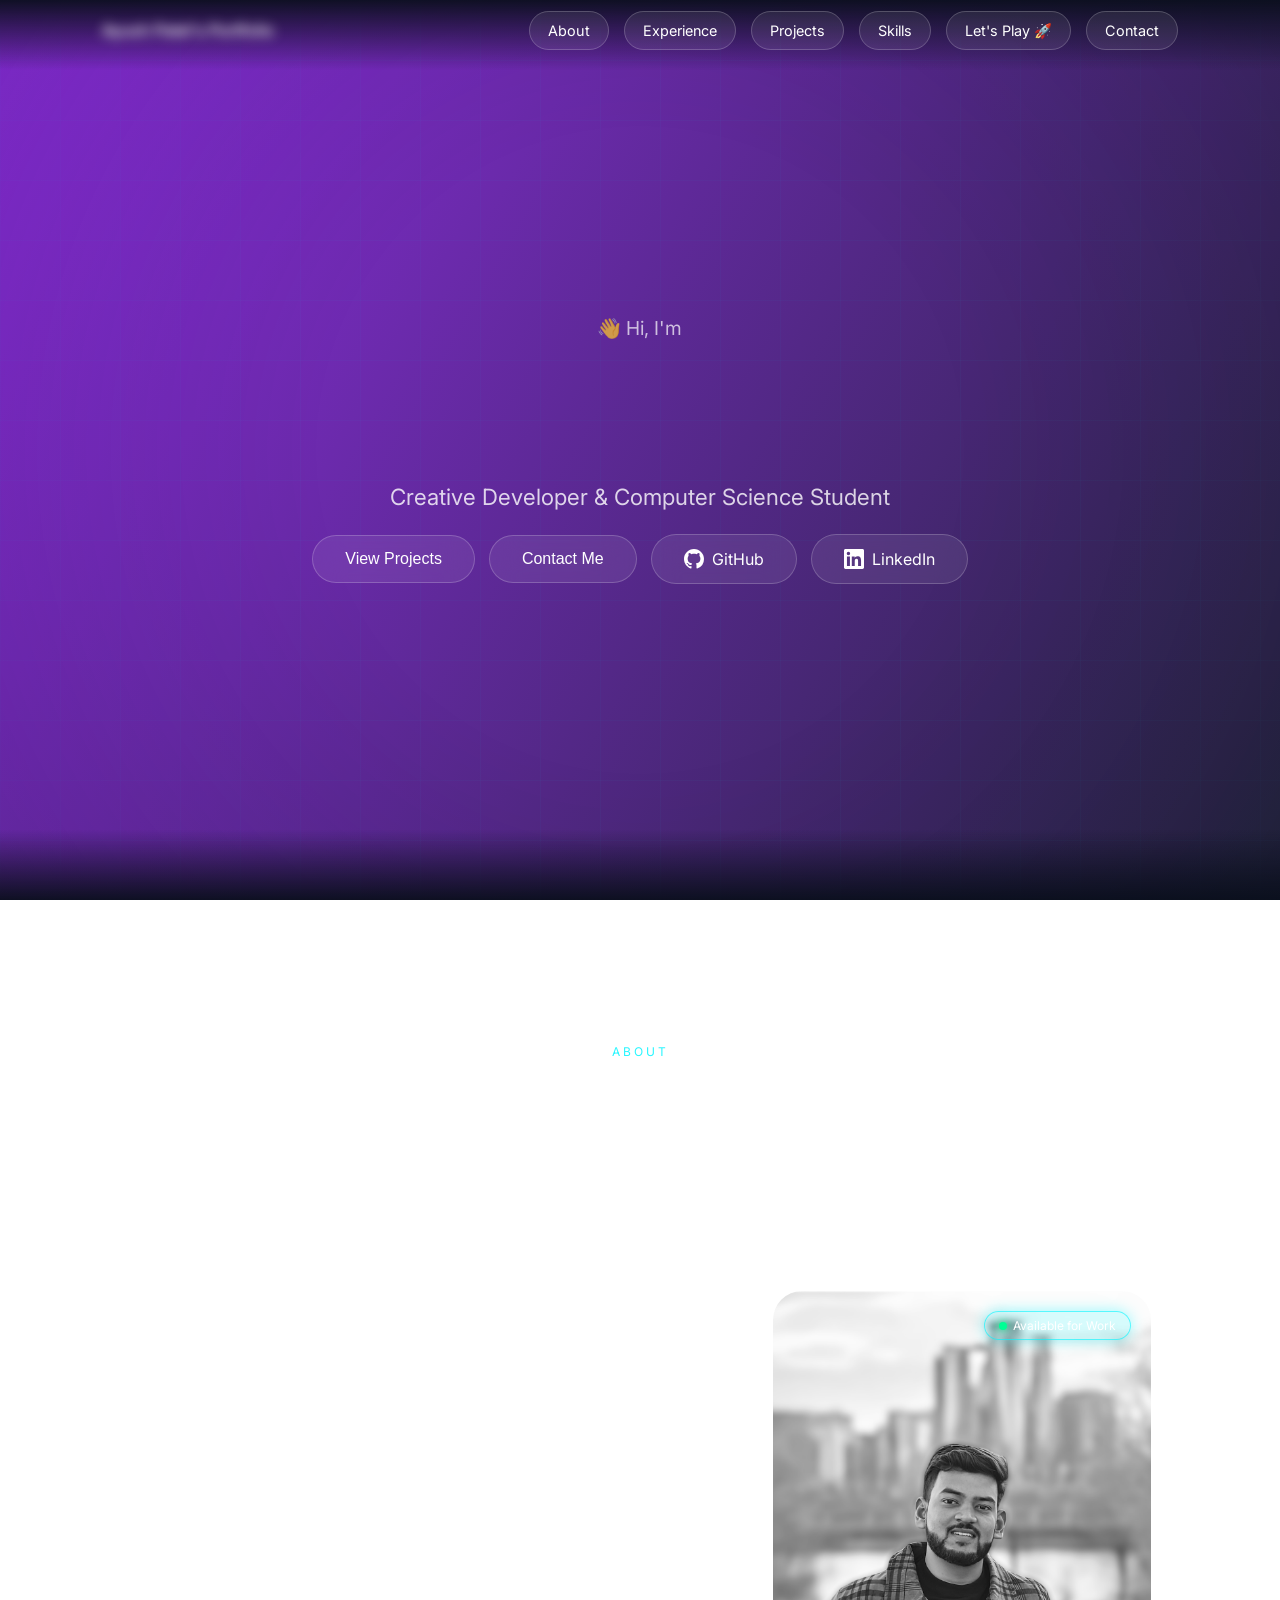
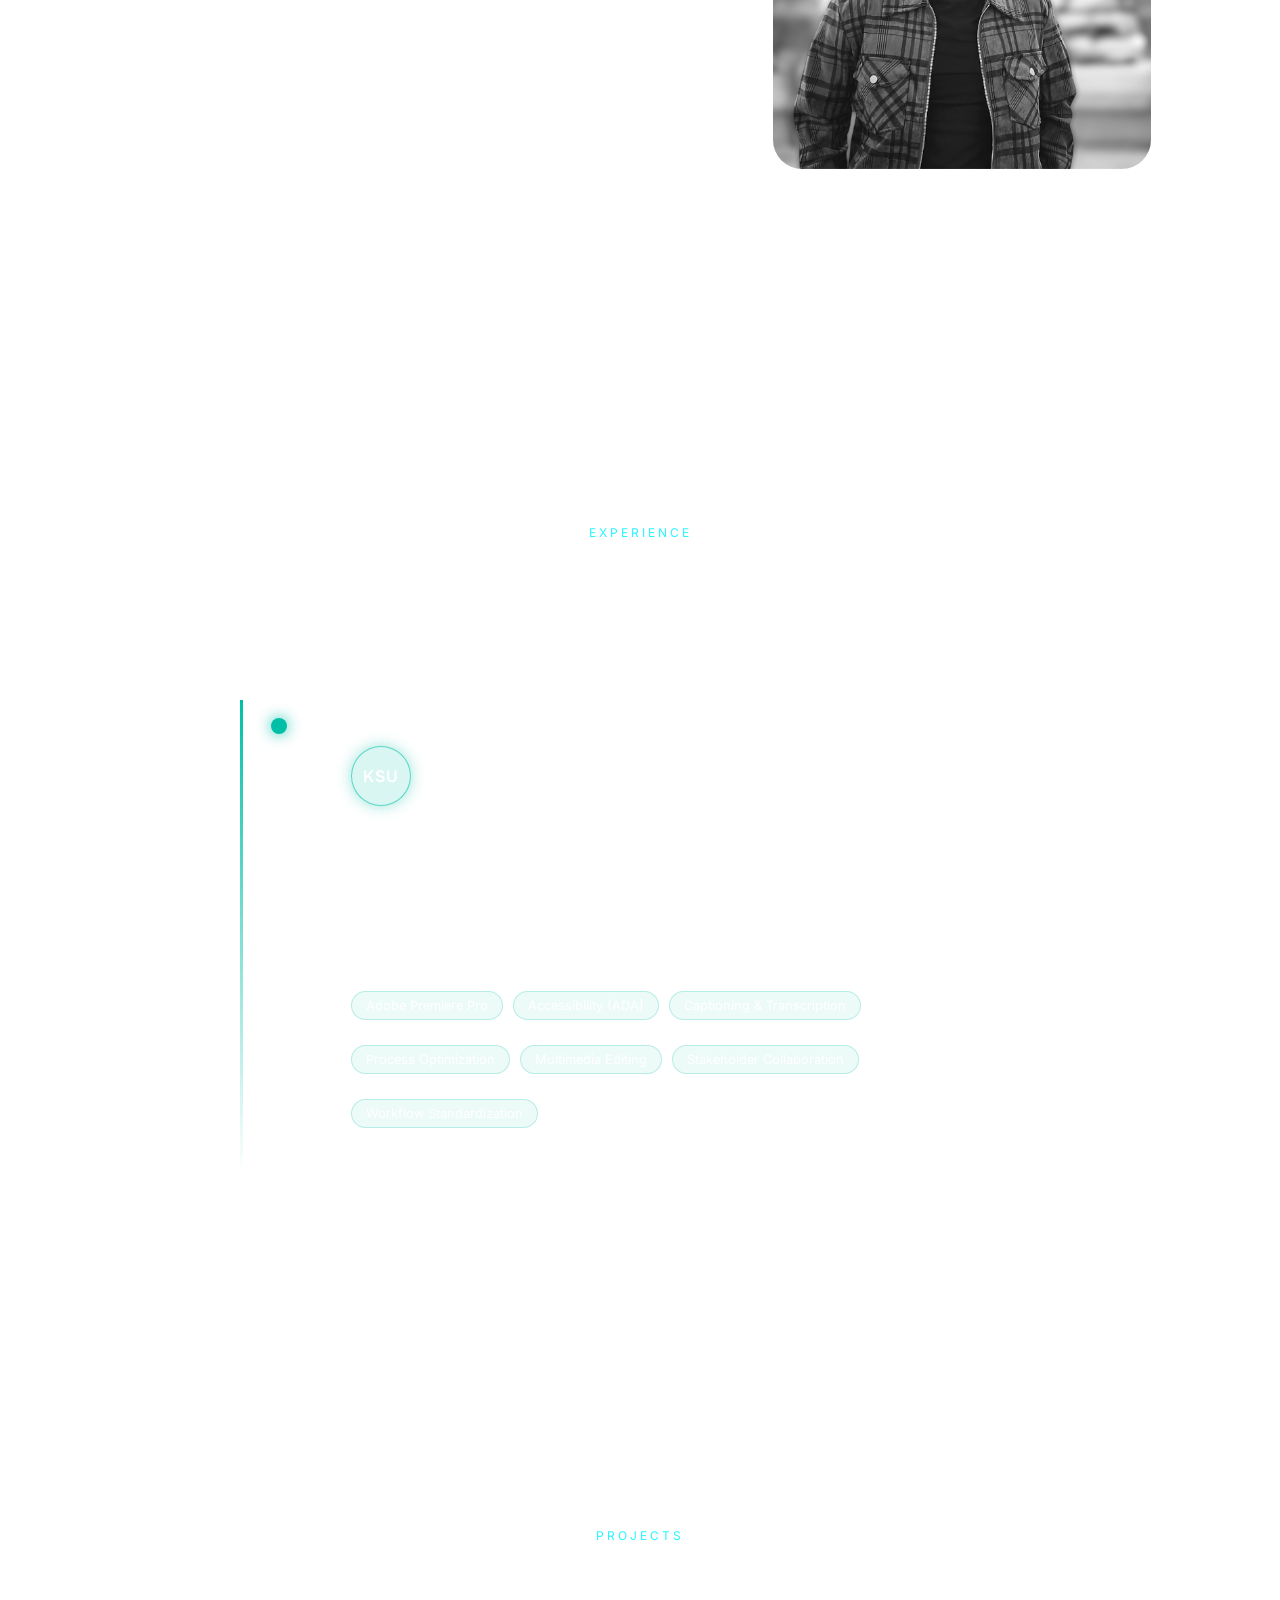
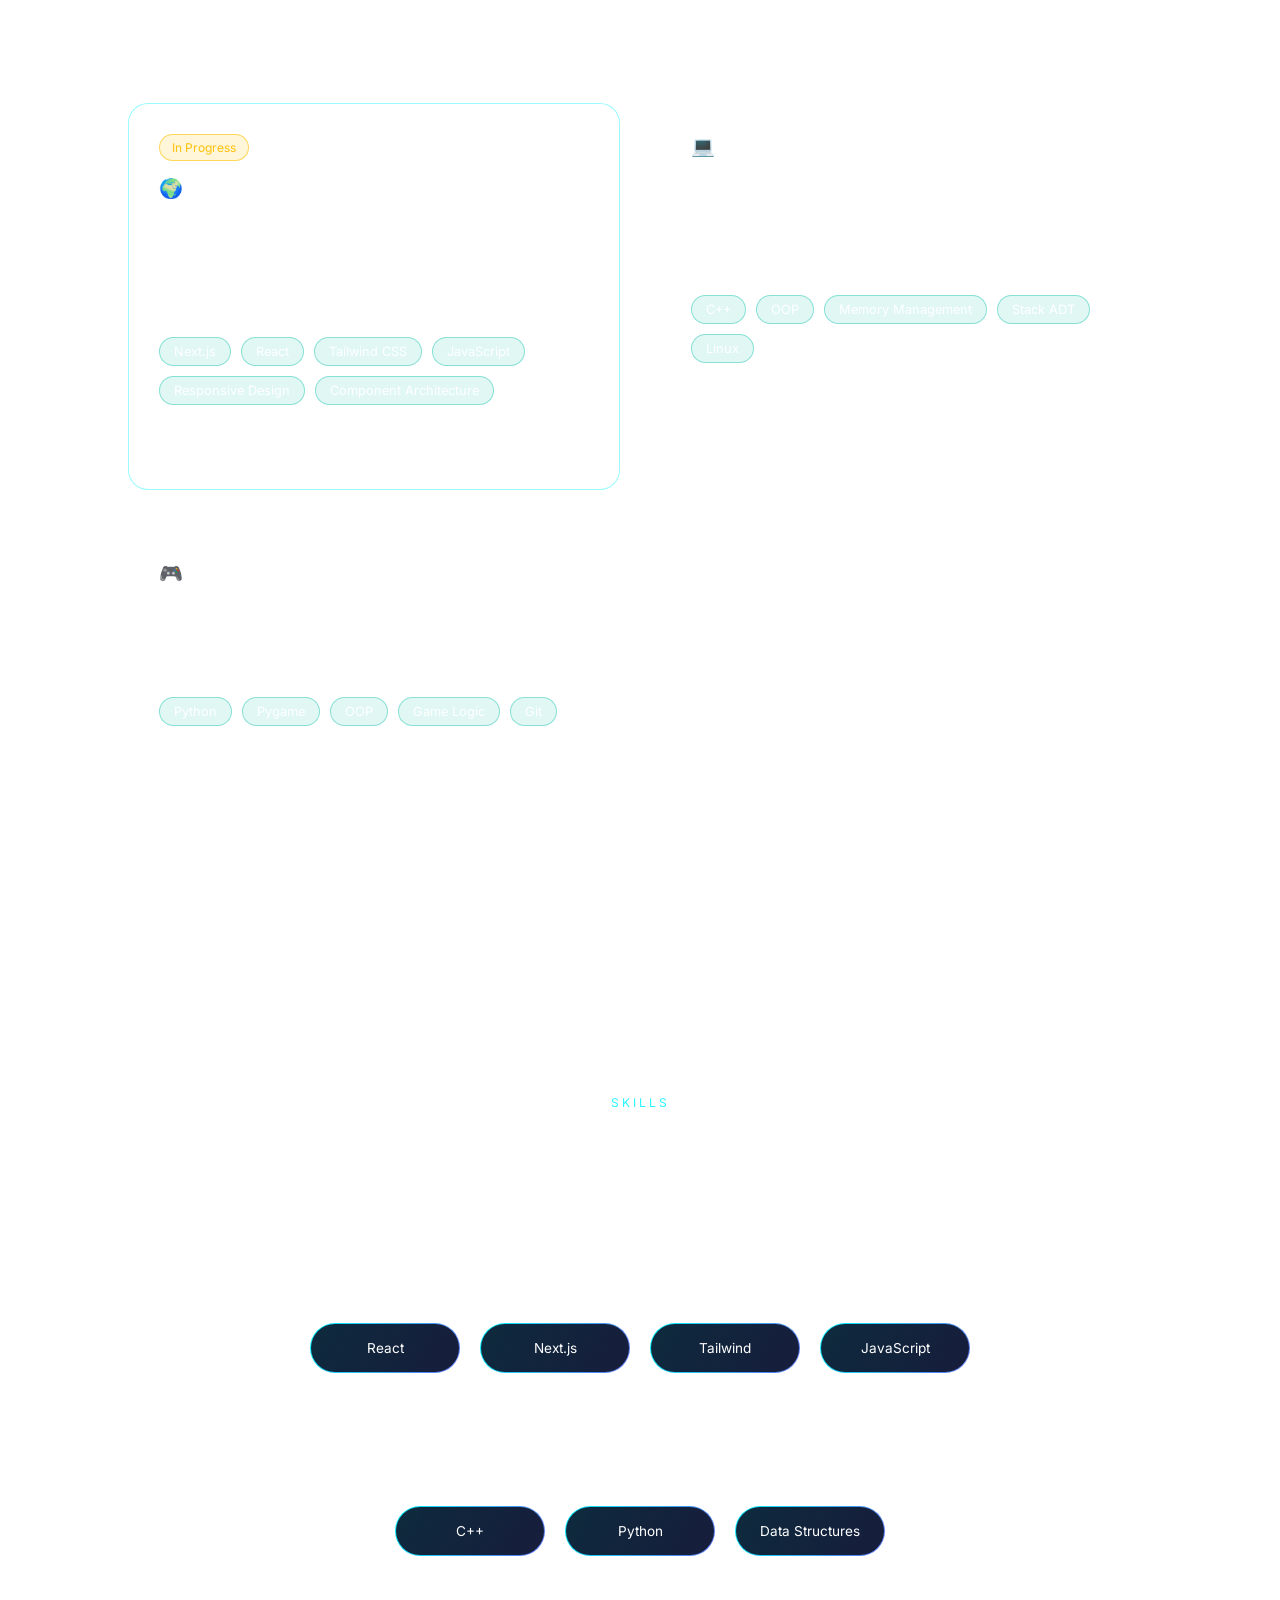
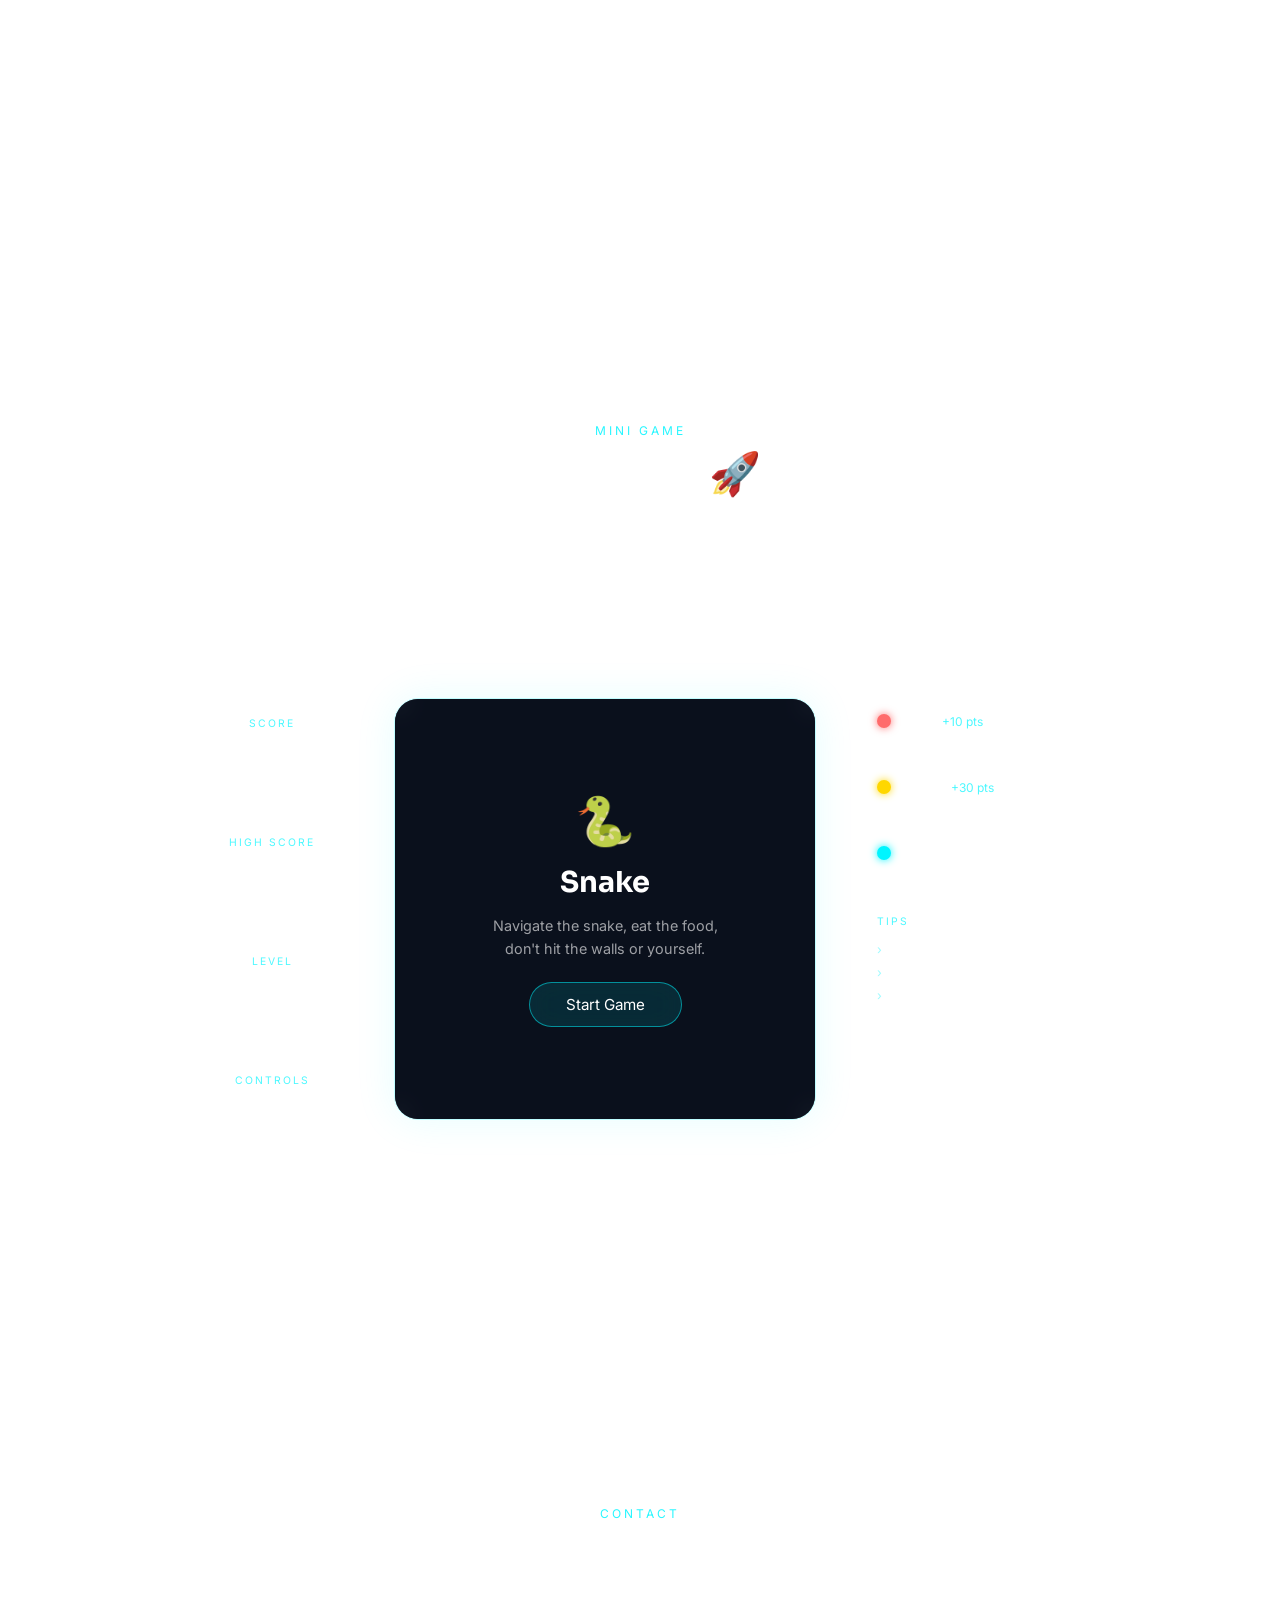
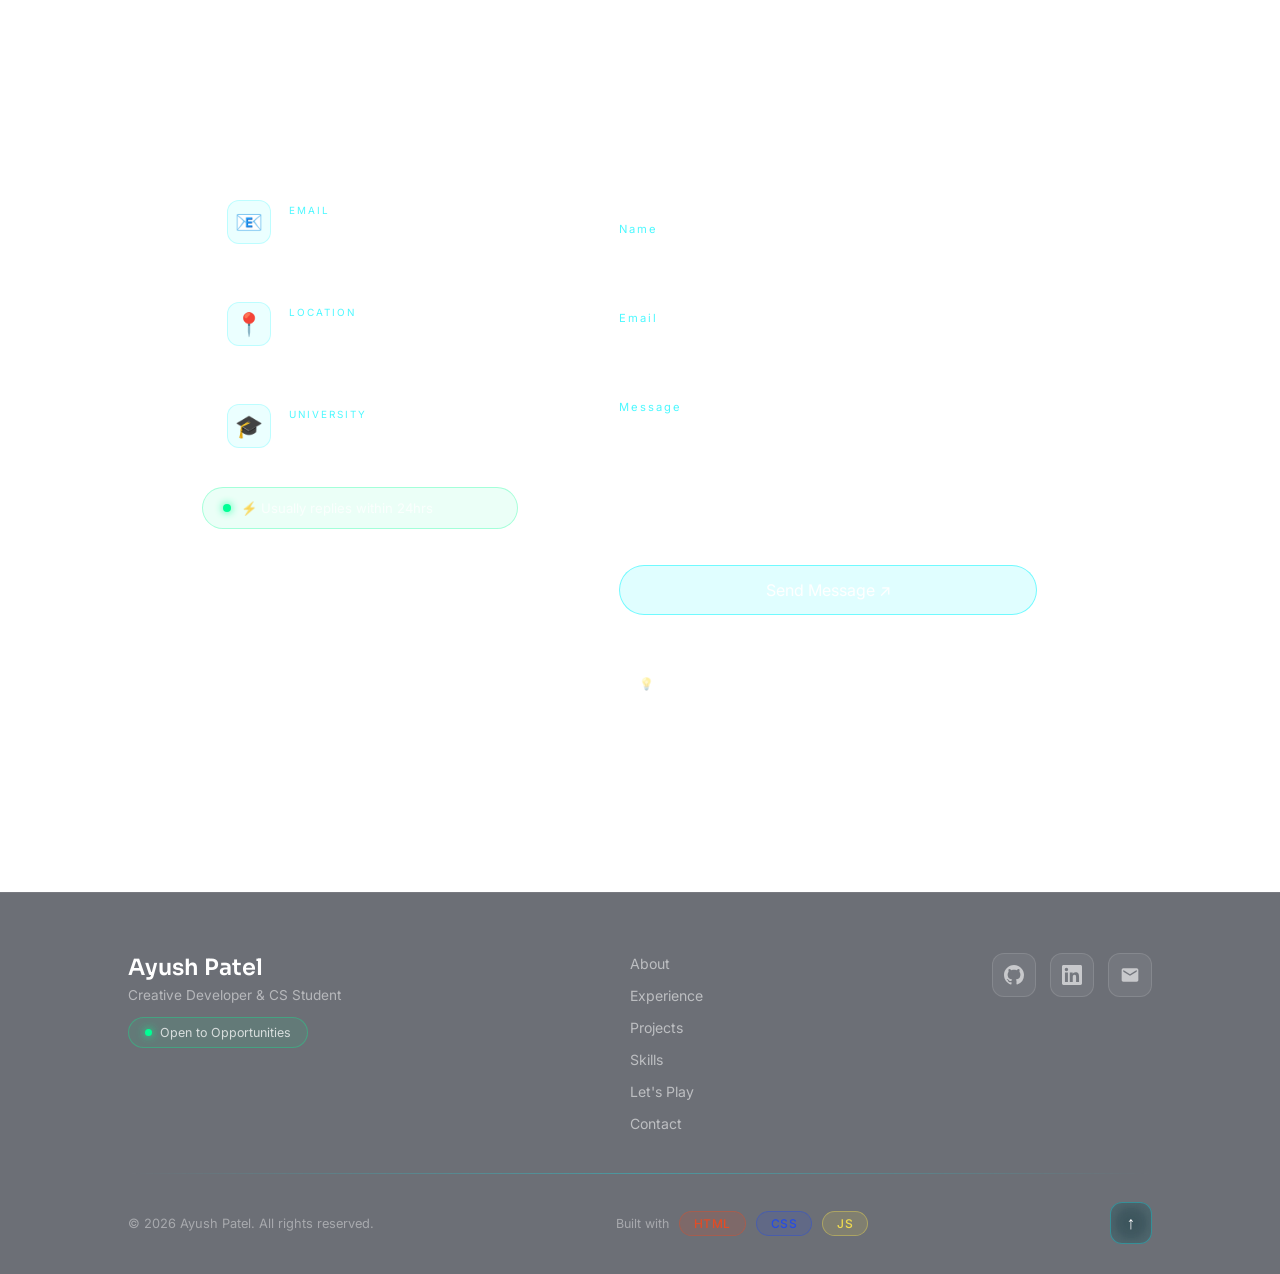
==== commit efb96ff6: "Portfolio update" ====
--- a/index.html
+++ b/index.html
@@ -23,12 +23,19 @@
     <nav class="navbar">
         <div class="logo" id="logo">👋 Hello!</div>
     
-        <ul class="nav-links">
+        <!-- Hamburger button -->
+        <button class="hamburger" id="hamburger">
+            <span></span>
+            <span></span>
+            <span></span>
+        </button>
+    
+        <ul class="nav-links" id="navLinks">
             <li><a href="#about">About</a></li>
             <li><a href="#experience">Experience</a></li>
             <li><a href="#projects">Projects</a></li>
             <li><a href="#skills">Skills</a></li>
-            <li><a href="#game"> Let's Play🚀</a></li>
+            <li><a href="#game">Let's Play 🚀</a></li>
             <li><a href="#contact">Contact</a></li>
         </ul>
     </nav>
--- a/style.css
+++ b/style.css
@@ -114,6 +114,7 @@
     font-size: 0.9rem;
     padding: 10px 18px;
     border-radius: 30px;
+    white-space: nowrap;
 
     background: rgba(255, 255, 255, 0.08);
     backdrop-filter: blur(20px);
@@ -1631,3 +1632,286 @@
     50%  { box-shadow: 0 0 25px rgba(0,245,255,0.7); }
     100% { box-shadow: 0 0 10px rgba(0,245,255,0.4); }
 }
+
+
+
+
+/* ============================= */
+/* RESPONSIVE / MOBILE */
+/* ============================= */
+
+/* Hide hamburger on desktop */
+.hamburger {
+    display: none;
+}
+
+@media (max-width: 768px) {
+
+    /* NAVBAR */
+    .navbar {
+        flex-direction: row;
+        justify-content: space-between;
+        align-items: center;
+        padding: 0 5%;
+        top: 16px;
+    }
+
+    .hamburger {
+        display: flex;
+        flex-direction: column;
+        gap: 5px;
+        background: rgba(255,255,255,0.08);
+        border: 1px solid rgba(255,255,255,0.2);
+        backdrop-filter: blur(15px);
+        border-radius: 10px;
+        padding: 10px;
+        cursor: pointer;
+        z-index: 1002;
+    }
+
+    .hamburger span {
+        display: block;
+        width: 22px;
+        height: 2px;
+        background: white;
+        border-radius: 2px;
+        transition: all 0.3s ease;
+    }
+
+    .hamburger.open span:nth-child(1) {
+        transform: translateY(7px) rotate(45deg);
+    }
+    .hamburger.open span:nth-child(2) {
+        opacity: 0;
+    }
+    .hamburger.open span:nth-child(3) {
+        transform: translateY(-7px) rotate(-45deg);
+    }
+
+    .nav-links {
+        display: none;
+        flex-direction: column;
+        position: fixed;
+        top: 0;
+        right: 0;
+        height: 100vh;
+        width: 260px;
+        background: rgba(10,15,28,0.97);
+        backdrop-filter: blur(30px);
+        border-left: 1px solid rgba(255,255,255,0.1);
+        padding: 100px 30px 40px;
+        gap: 0;
+        z-index: 1001;
+        transform: translateX(100%);
+        transition: transform 0.35s ease;
+        list-style: none;
+        overflow-y: auto;
+    }
+    
+    .nav-links li {
+        width: 100%;
+        margin-bottom: 10px;
+    }
+    
+    .nav-links li a {
+        display: block;
+        width: 100%;
+    }
+
+    .nav-links.open {
+        display: flex;
+        transform: translateX(0);
+    }
+
+    .nav-links a {
+        font-size: 1rem;
+        padding: 12px 20px;
+        border-radius: 12px;
+        white-space: nowrap;
+    }
+
+    /* HERO */
+    .hero {
+        padding: 0 5%;
+        padding-top: 160px;
+        align-items: center;
+    }
+
+    .hero-name {
+        font-size: 3rem;
+    }
+
+    .subtitle {
+        font-size: 1rem;
+    }
+
+    .buttons {
+        flex-wrap: wrap;
+        justify-content: center;
+        gap: 10px;
+        padding: 0 10px;
+    }
+
+    button,
+    .hero-social-btn {
+        padding: 12px 20px;
+        font-size: 0.85rem;
+    }
+
+    /* ABOUT */
+    .about {
+        padding: 80px 5%;
+    }
+
+    .about-container {
+        flex-direction: column;
+        align-items: center;
+        gap: 40px;
+    }
+
+    .about-text {
+        max-width: 100%;
+    }
+
+    .about-text p {
+        font-size: 1rem;
+    }
+
+    .profile-card-about {
+        width: 300px;
+        height: 380px;
+    }
+
+    /* EXPERIENCE */
+    .experience {
+        padding: 80px 5%;
+    }
+
+    .timeline {
+        padding-left: 20px;
+    }
+
+    /* PROJECTS */
+    .projects {
+        padding: 80px 5%;
+    }
+
+    .projects-grid {
+        grid-template-columns: 1fr;
+    }
+
+    /* SKILLS */
+    .skills {
+        padding: 80px 5%;
+    }
+
+    .skill-badge {
+        width: 120px;
+    }
+
+    /* GAME */
+    .game-section {
+        padding: 80px 5%;
+    }
+
+    .game-wrapper {
+        flex-direction: column;
+        align-items: center;
+    }
+
+    .game-info-panel,
+    .game-legend-panel {
+        flex-direction: row;
+        flex-wrap: wrap;
+        justify-content: center;
+        width: 100%;
+    }
+
+    #snakeCanvas {
+        width: 320px;
+        height: 320px;
+    }
+
+    .mobile-controls {
+        display: flex;
+    }
+
+    /* CONTACT */
+    .contact-section {
+        padding: 80px 5%;
+    }
+
+    .contact-wrapper {
+        flex-direction: column;
+    }
+
+    .contact-info {
+        width: 100%;
+    }
+
+    .contact-form {
+        padding: 24px;
+        max-width: 100%;
+    }
+
+    .contact-socials {
+        flex-direction: row;
+    }
+
+    /* FOOTER */
+    .footer {
+        padding: 40px 5% 20px;
+    }
+
+    .footer-top {
+        flex-direction: column;
+        align-items: center;
+        text-align: center;
+    }
+
+    .footer-nav {
+        flex-direction: row;
+        flex-wrap: wrap;
+        justify-content: center;
+    }
+
+    .footer-bottom {
+        flex-direction: column;
+        align-items: center;
+        text-align: center;
+    }
+
+    .footer-right {
+        justify-content: center;
+    }
+
+    /* SECTION HEADERS */
+    .section-title {
+        font-size: 1.8rem;
+    }
+
+    .hero-name {
+        font-size: 2.8rem;
+    }
+}
+
+/* Small phones */
+@media (max-width: 400px) {
+    .hero-name {
+        font-size: 2.2rem;
+    }
+
+    #snakeCanvas {
+        width: 280px;
+        height: 280px;
+    }
+
+    .profile-card-about {
+        width: 260px;
+        height: 340px;
+    }
+}
+
+
+
+
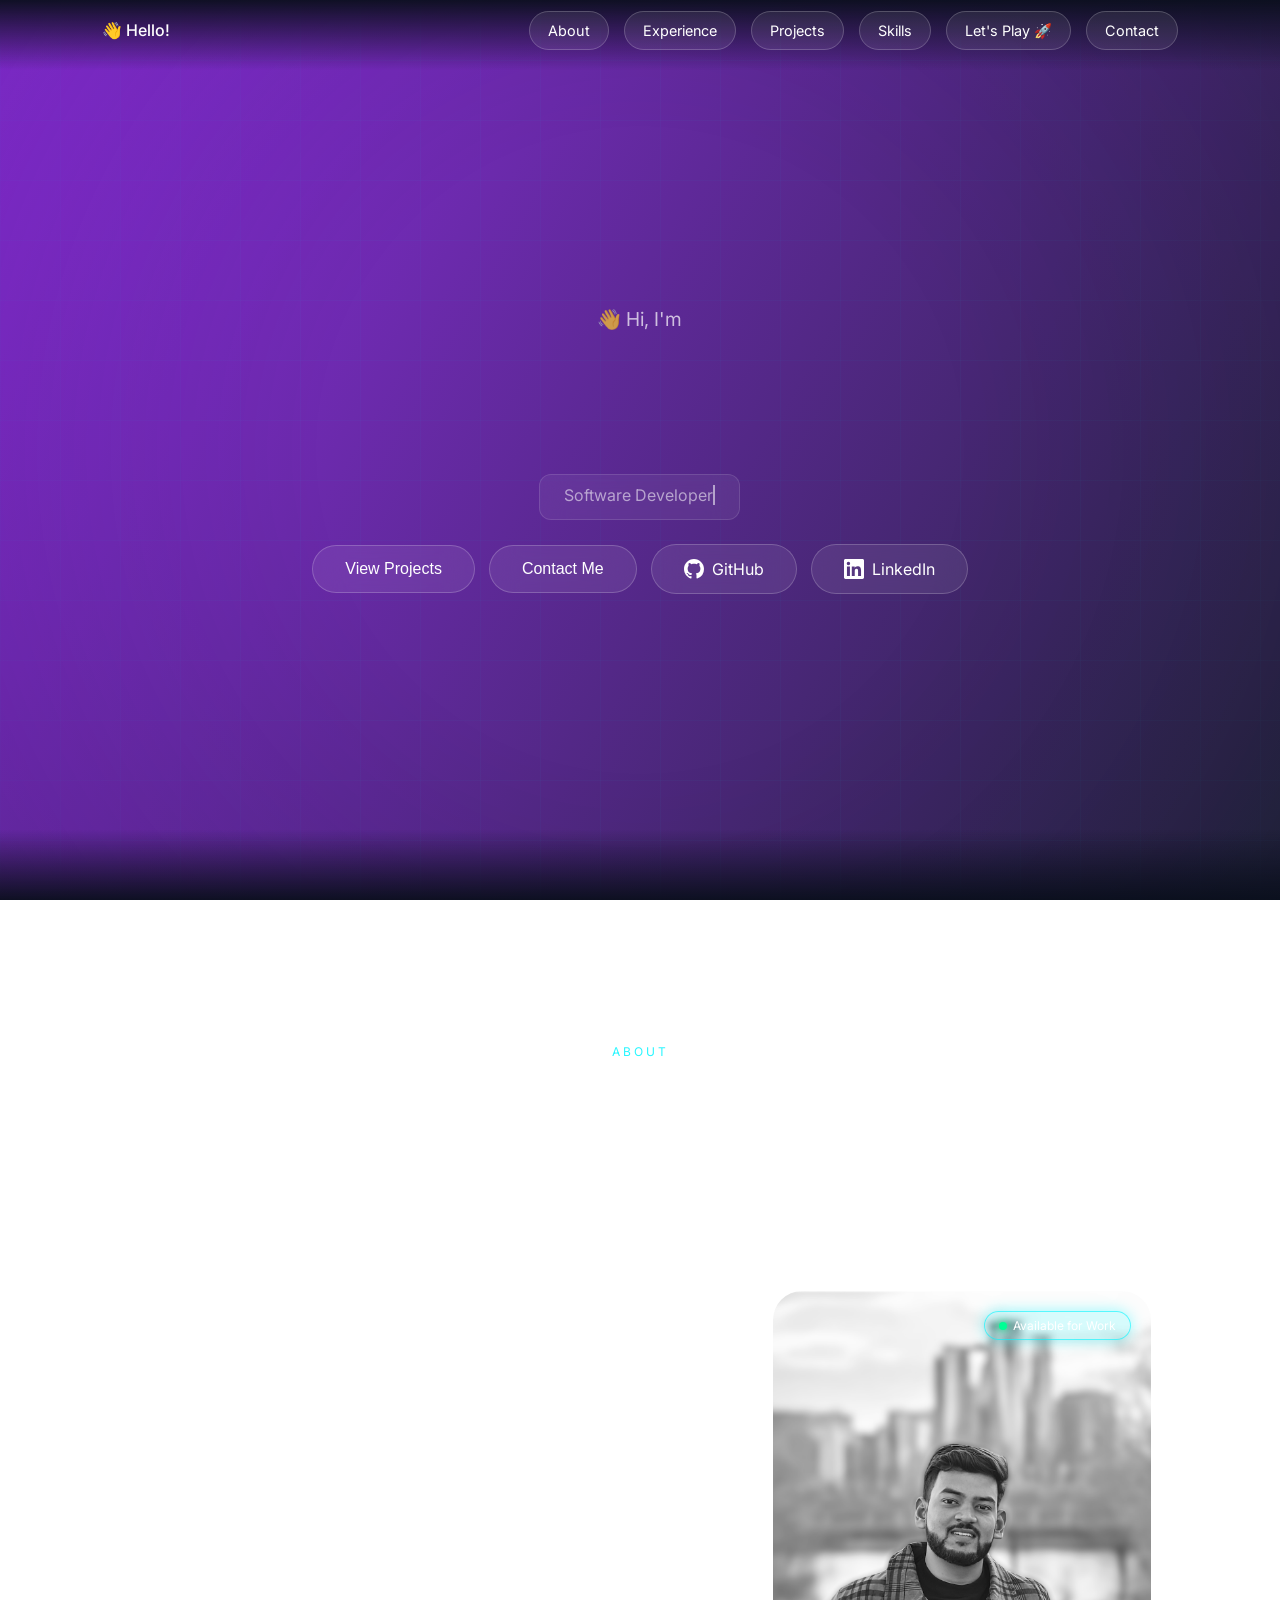
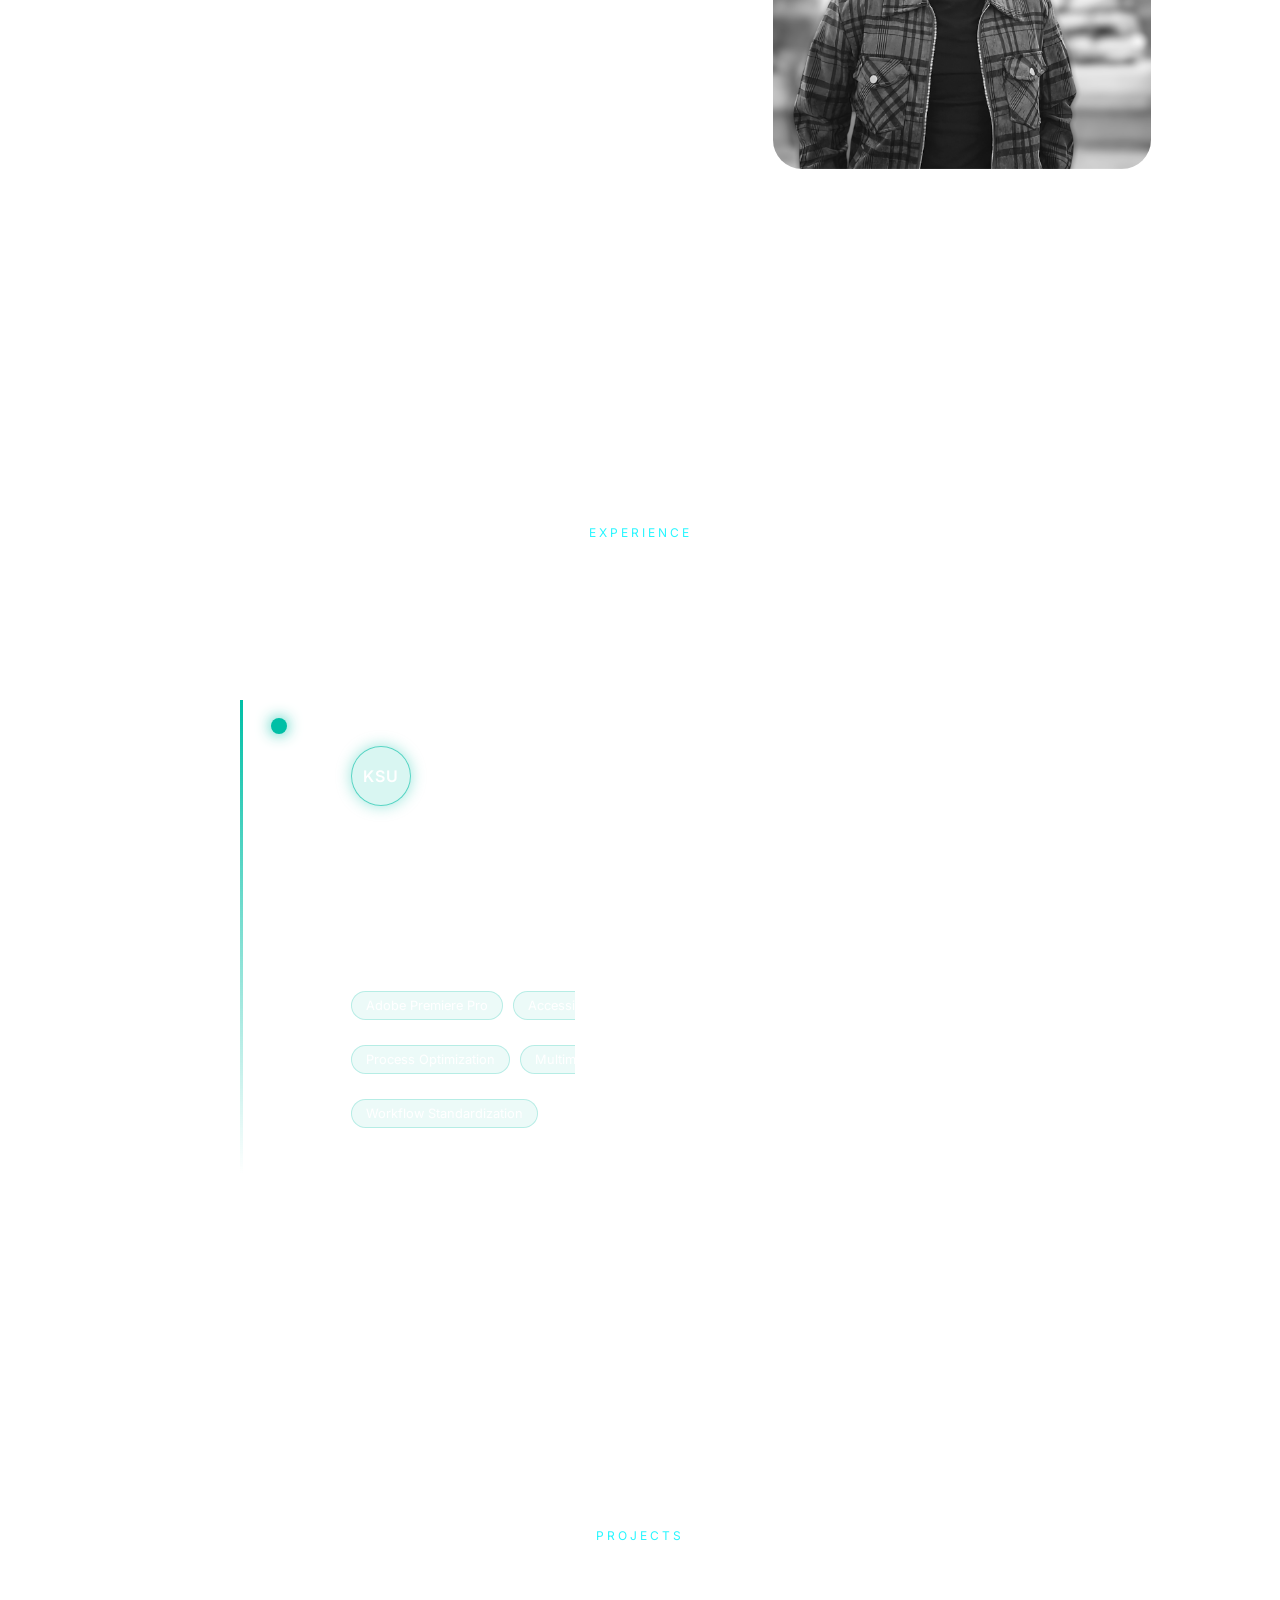
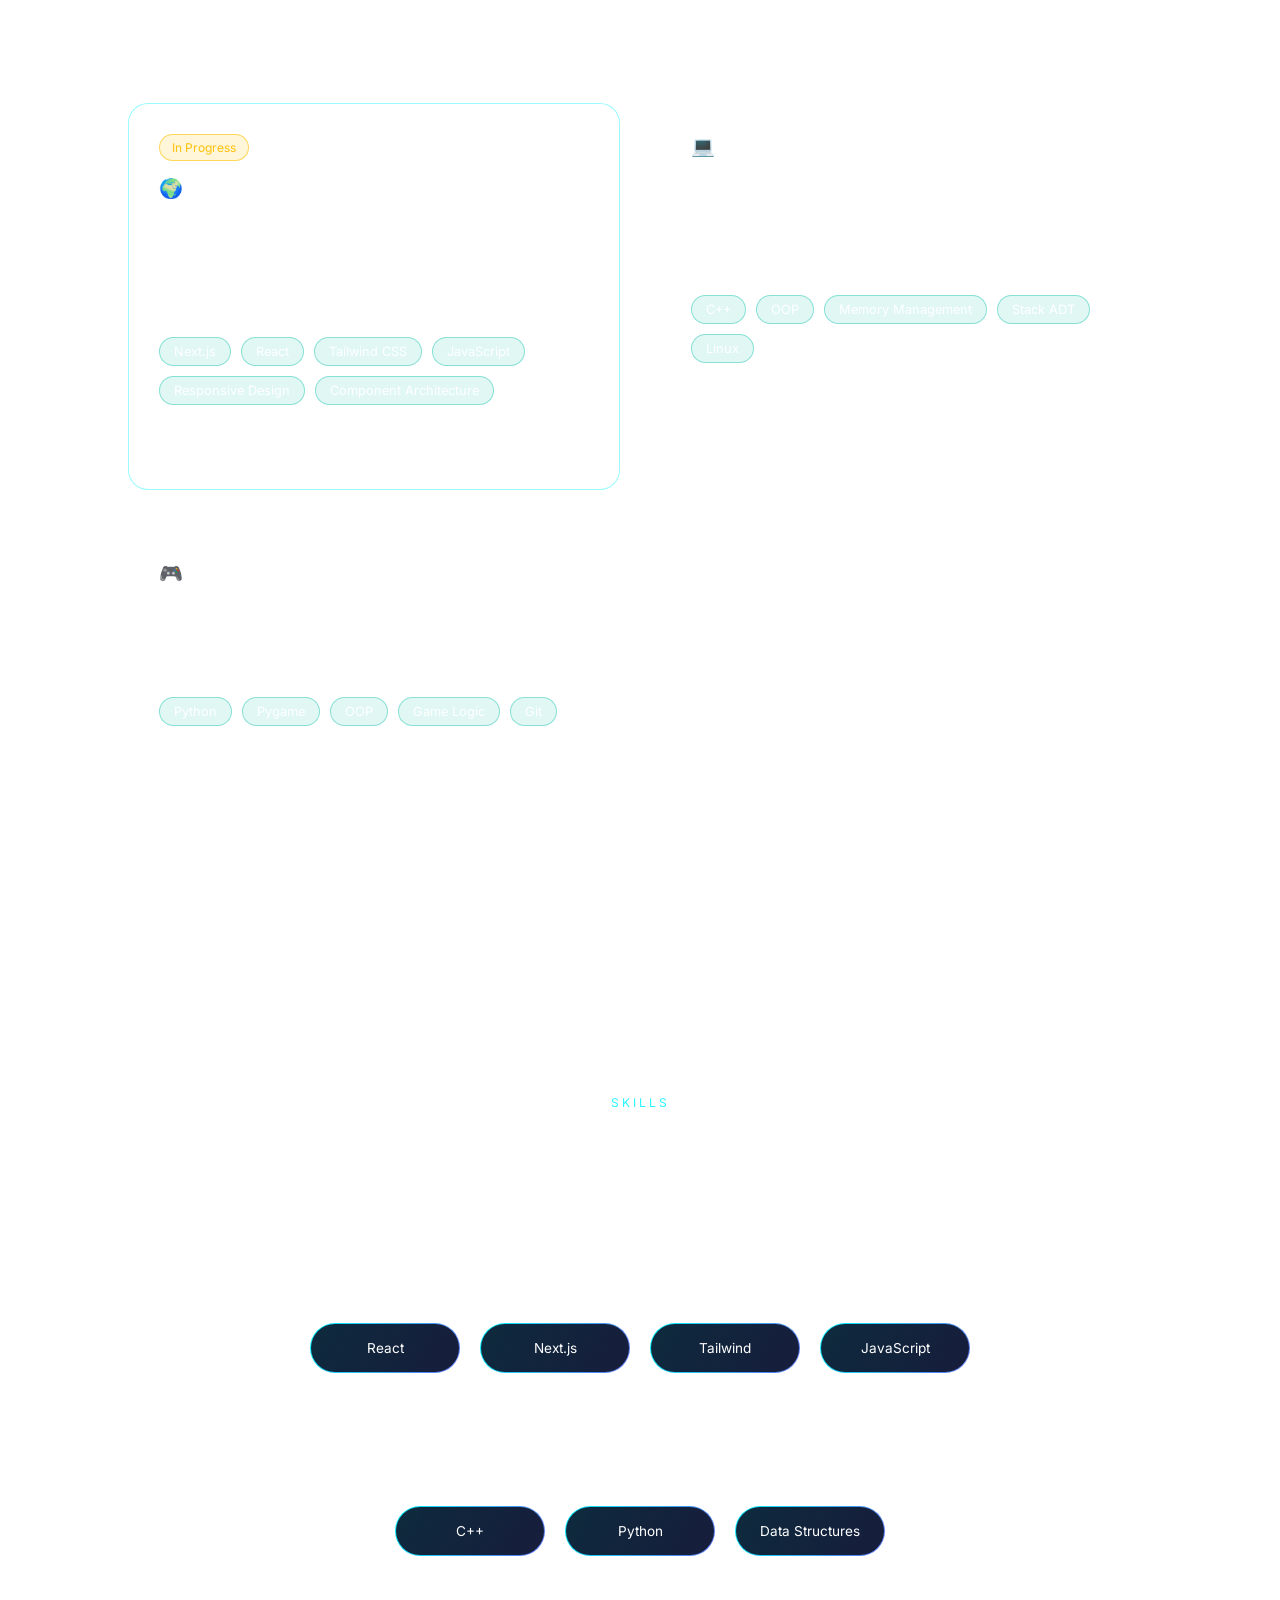
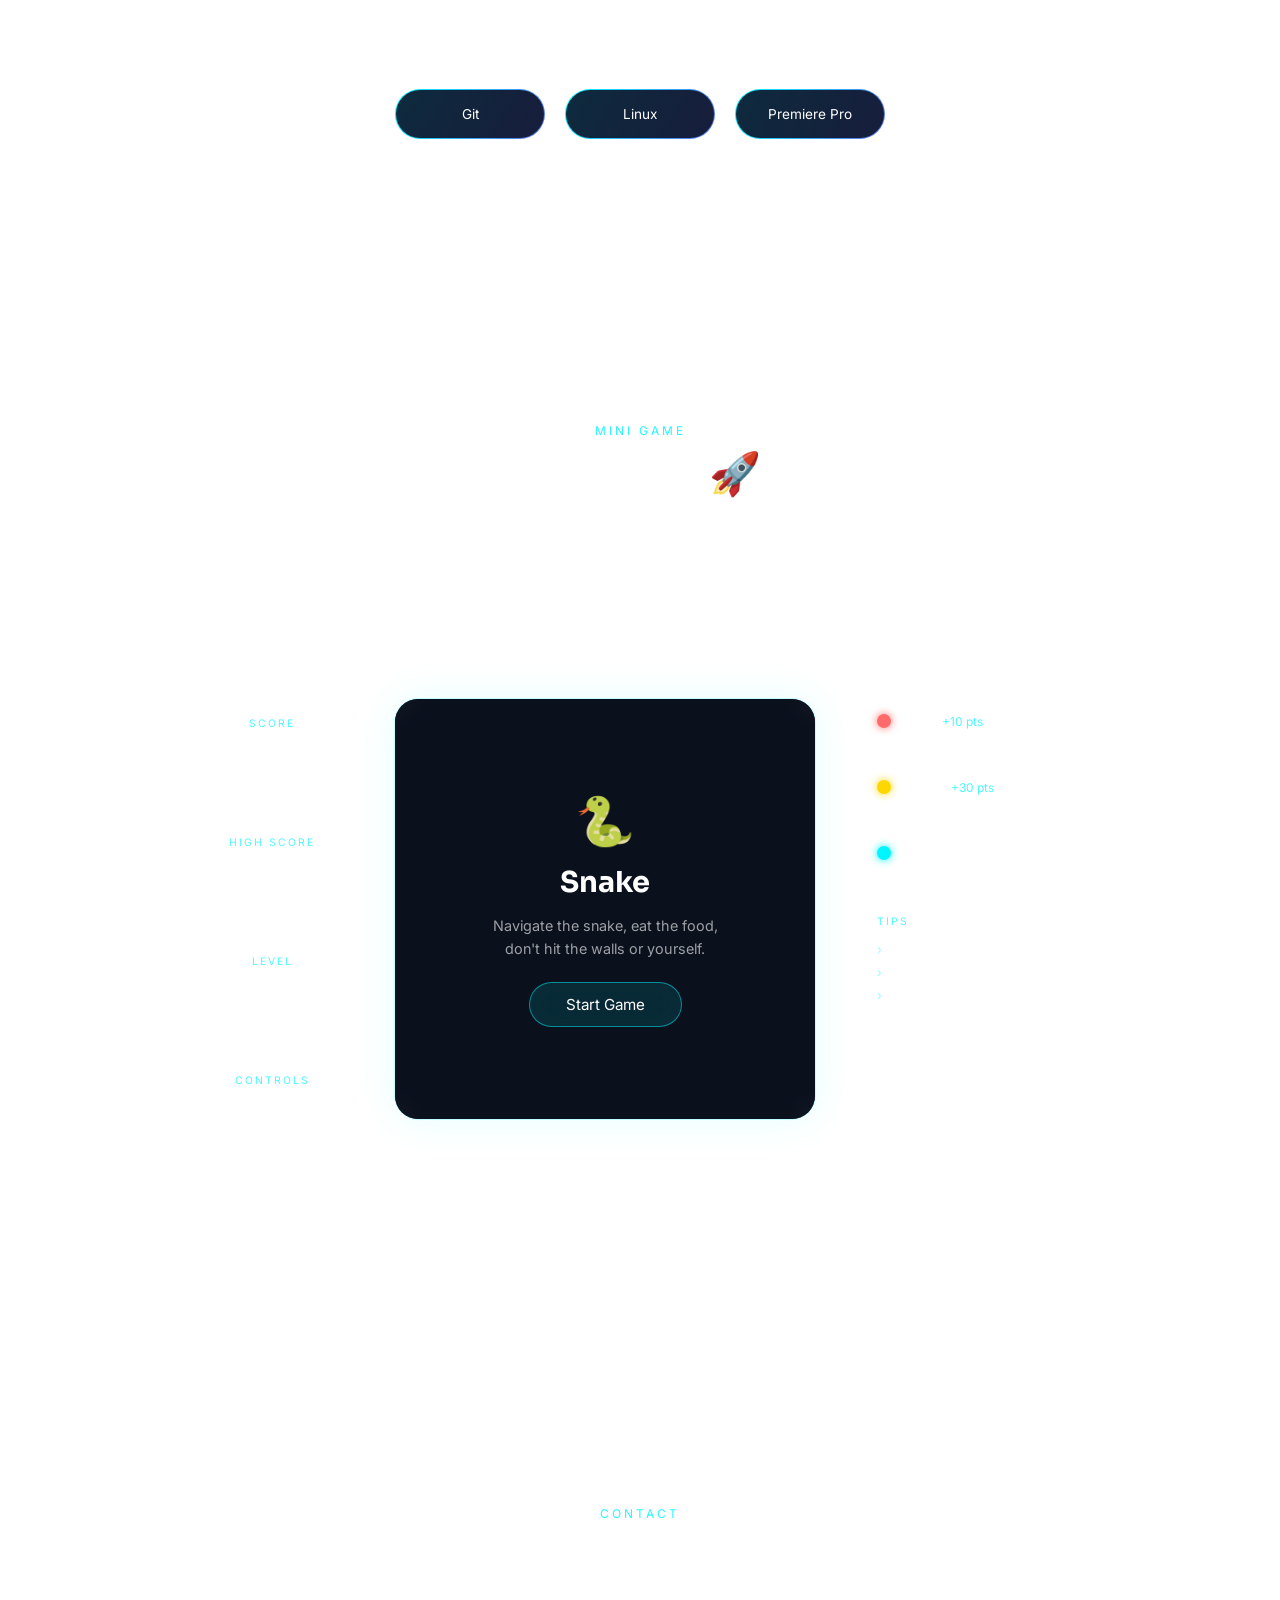
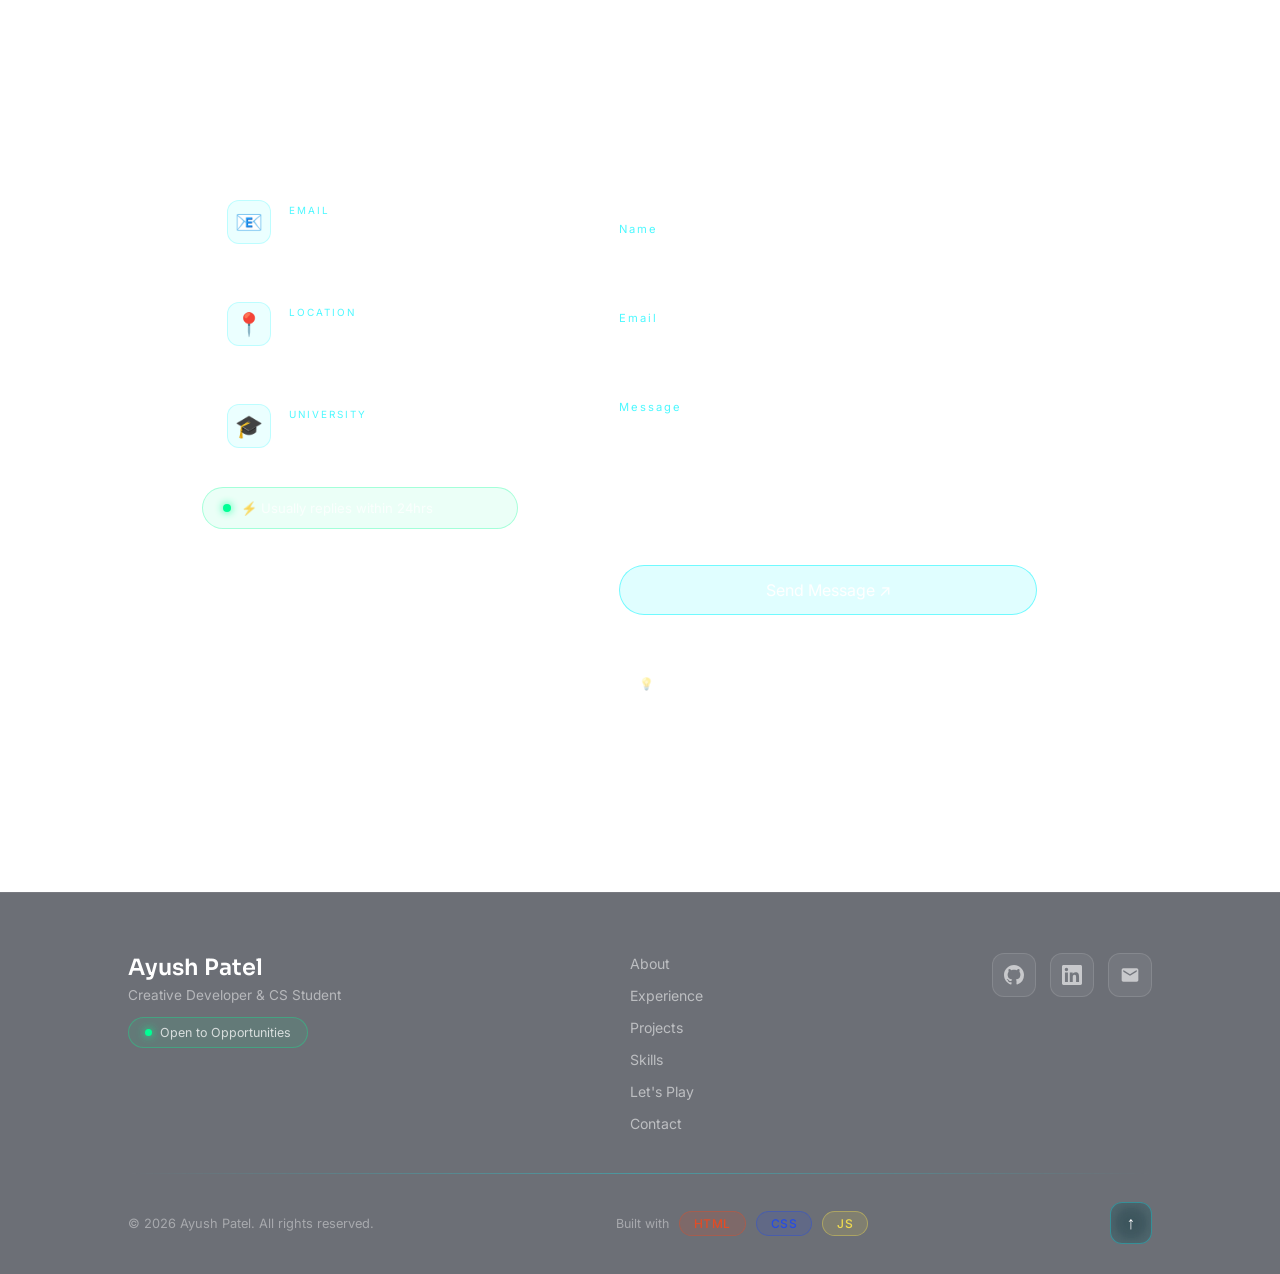
==== commit d01e502e: "Add role typewriter effect" ====
--- a/index.html
+++ b/index.html
@@ -51,7 +51,9 @@
             <span>A</span><span>y</span><span>u</span><span>s</span><span>h</span><span>&nbsp;</span><span>P</span><span>a</span><span>t</span><span>e</span><span>l</span>
         </h1>
 
-        <p class="subtitle">Creative Developer & Computer Science Student</p>
+        <div class="role-glass-box">
+            <span id="roleCycle"></span>
+        </div>
 
         <div class="buttons">
             <button onclick="document.querySelector('#projects').scrollIntoView({behavior:'smooth'})">View Projects</button>
--- a/style.css
+++ b/style.css
@@ -211,30 +211,51 @@
 .hero-name span {
     display: inline-block;
     opacity: 0;
-    transform: translateY(40px);
-    animation: letterFadeIn 3s ease-out infinite;
+    animation: fadeCycle 6s ease-in-out infinite;
+    animation-fill-mode: both;
 }
 
 .hero-name span:nth-child(1)  { animation-delay: 0.0s; }
-.hero-name span:nth-child(2)  { animation-delay: 0.3s; }
-.hero-name span:nth-child(3)  { animation-delay: 0.6s; }
-.hero-name span:nth-child(4)  { animation-delay: 0.9s; }
-.hero-name span:nth-child(5)  { animation-delay: 1.2s; }
-.hero-name span:nth-child(6)  { animation-delay: 1.5s; }
-.hero-name span:nth-child(7)  { animation-delay: 1.8s; }
-.hero-name span:nth-child(8)  { animation-delay: 2.1s; }
-.hero-name span:nth-child(9)  { animation-delay: 2.4s; }
-.hero-name span:nth-child(10) { animation-delay: 2.7s; }
-.hero-name span:nth-child(11) { animation-delay: 3.0s; }
-
-@keyframes letterFadeIn {
-    0%   { opacity: 0; transform: translateY(40px); }
-    50%  { opacity: 1; transform: translateY(0); }
-    100% { opacity: 0; transform: translateY(-40px); }
-}
-.subtitle {
-    font-size: 1.4rem;
-    opacity: 0.8;
+.hero-name span:nth-child(2)  { animation-delay: 0.2s; }
+.hero-name span:nth-child(3)  { animation-delay: 0.4s; }
+.hero-name span:nth-child(4)  { animation-delay: 0.6s; }
+.hero-name span:nth-child(5)  { animation-delay: 0.8s; }
+.hero-name span:nth-child(6)  { animation-delay: 1.0s; }
+.hero-name span:nth-child(7)  { animation-delay: 1.2s; }
+.hero-name span:nth-child(8)  { animation-delay: 1.4s; }
+.hero-name span:nth-child(9)  { animation-delay: 1.6s; }
+.hero-name span:nth-child(10) { animation-delay: 1.8s; }
+.hero-name span:nth-child(11) { animation-delay: 2.0s; }
+
+@keyframes fadeCycle {
+    0%   { opacity: 0; }
+    15%  { opacity: 1; }
+    60%  { opacity: 1; }
+    75%  { opacity: 0; }
+    100% { opacity: 0; }
+}
+.role-glass-box {
+    padding: 10px 24px;
+    border-radius: 12px;
+    background: rgba(255,255,255,0.06);
+    backdrop-filter: blur(15px);
+    border: 1px solid rgba(255,255,255,0.12);
+    display: inline-block;
+}
+
+#roleCycle {
+    font-size: 1rem;
+    color: rgba(255,255,255,0.55);
+    border-right: 2px solid rgba(255,255,255,0.55);
+    white-space: nowrap;
+    overflow: hidden;
+    display: inline-block;
+    animation: blink 0.7s infinite;
+    min-width: 2px;
+}
+
+@keyframes blink {
+    50% { border-color: transparent; }
 }
 
 .buttons {
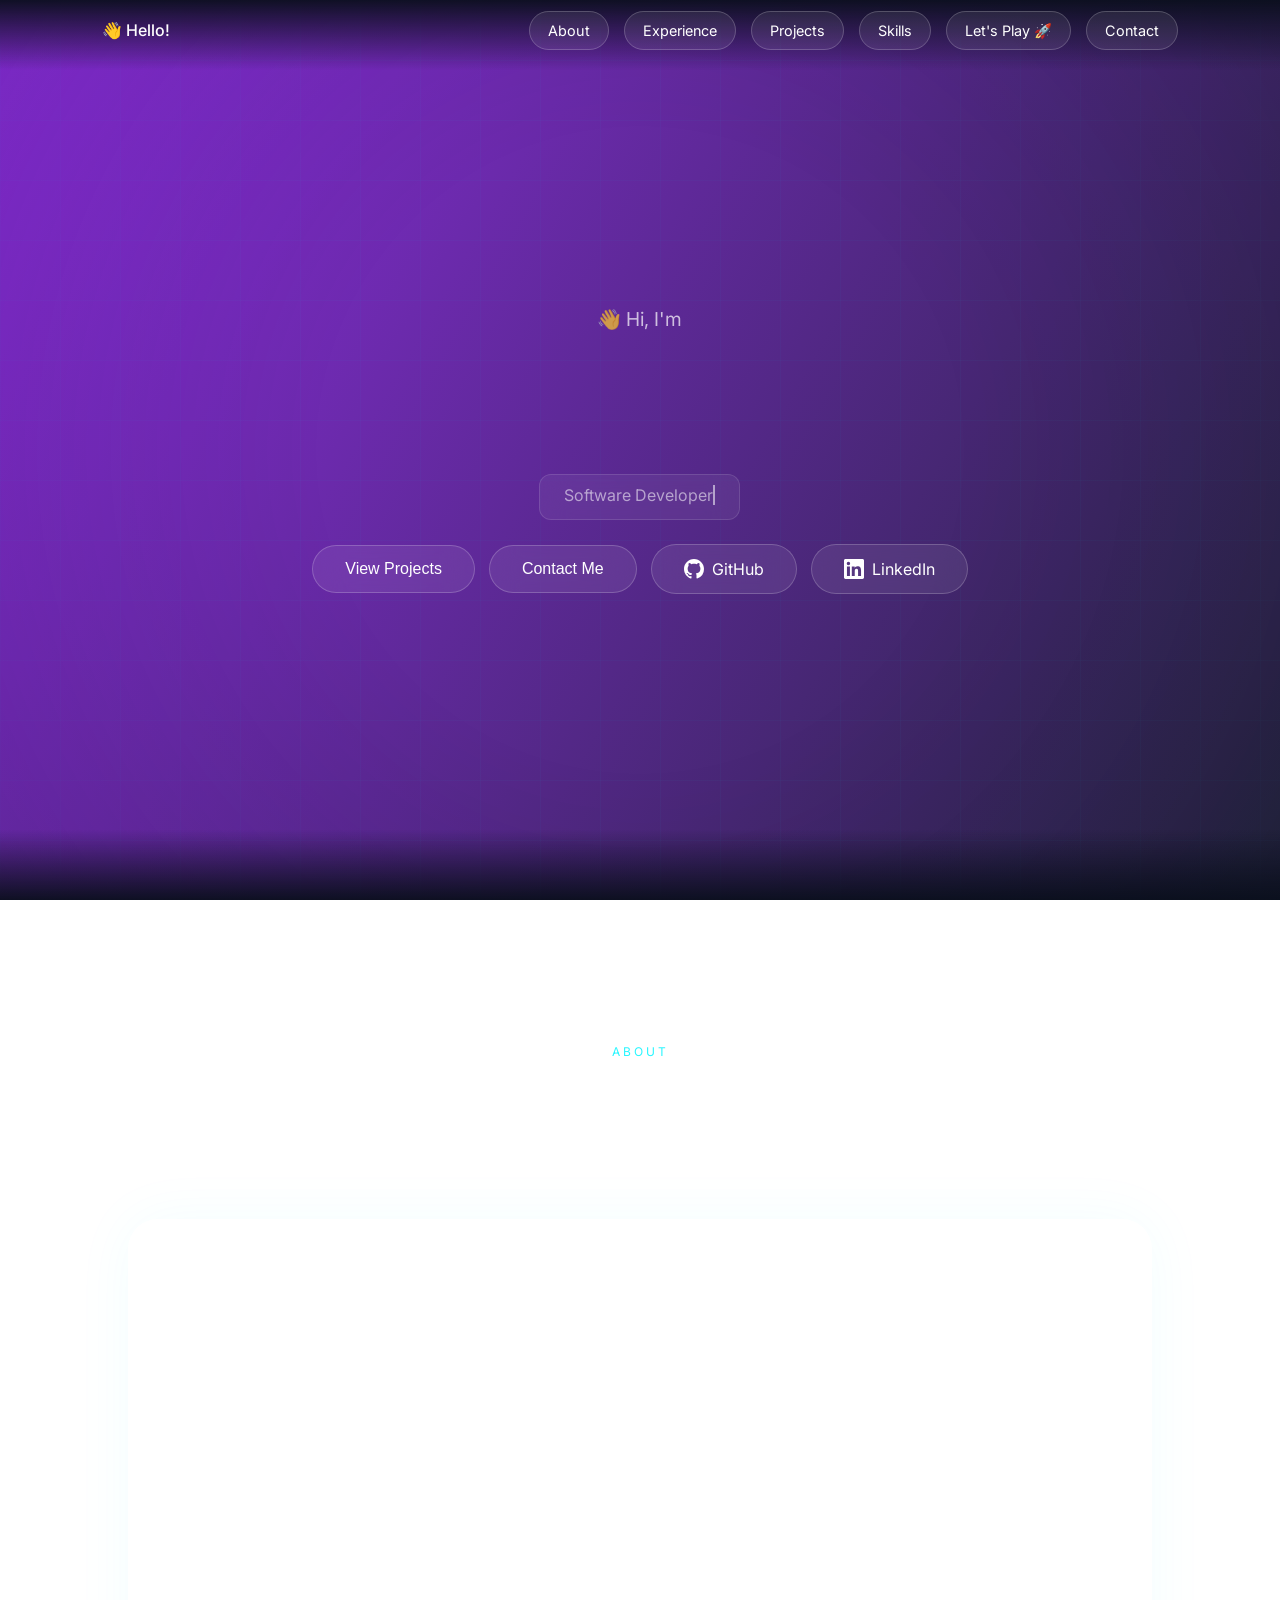
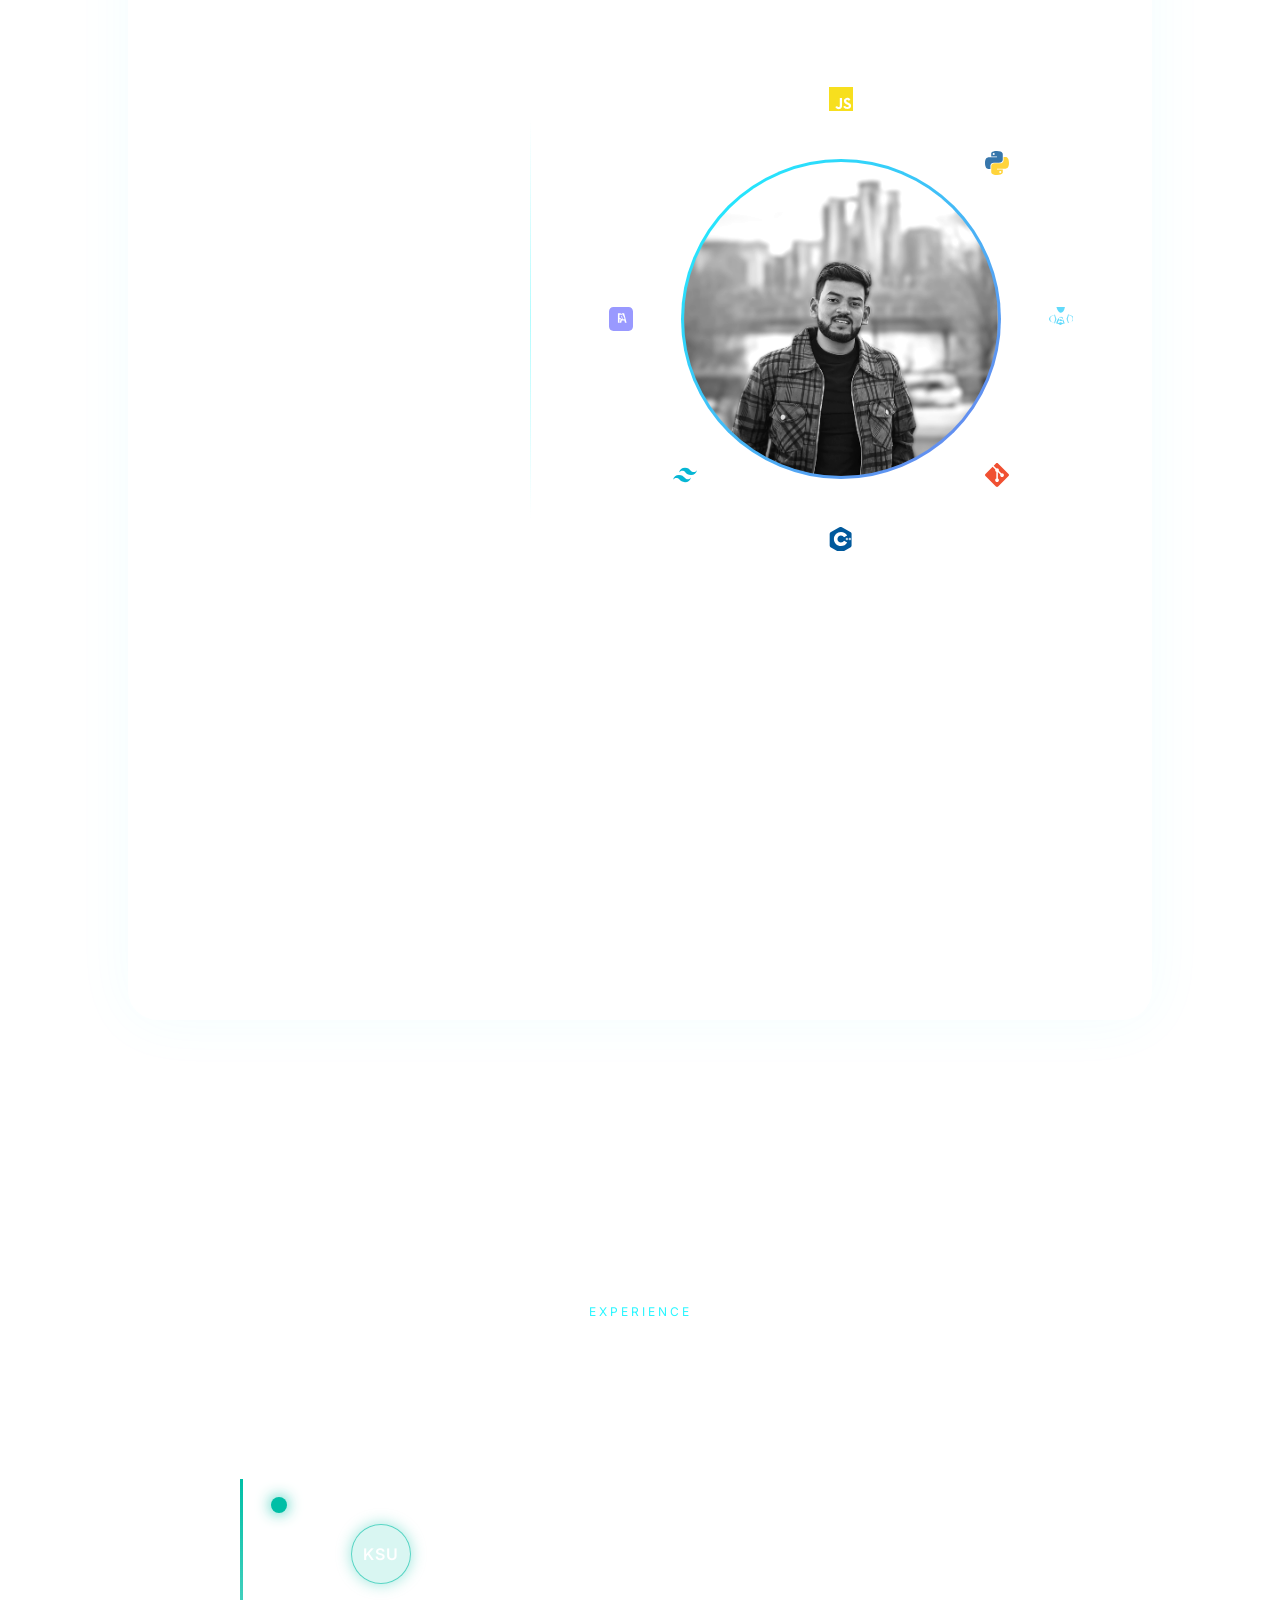
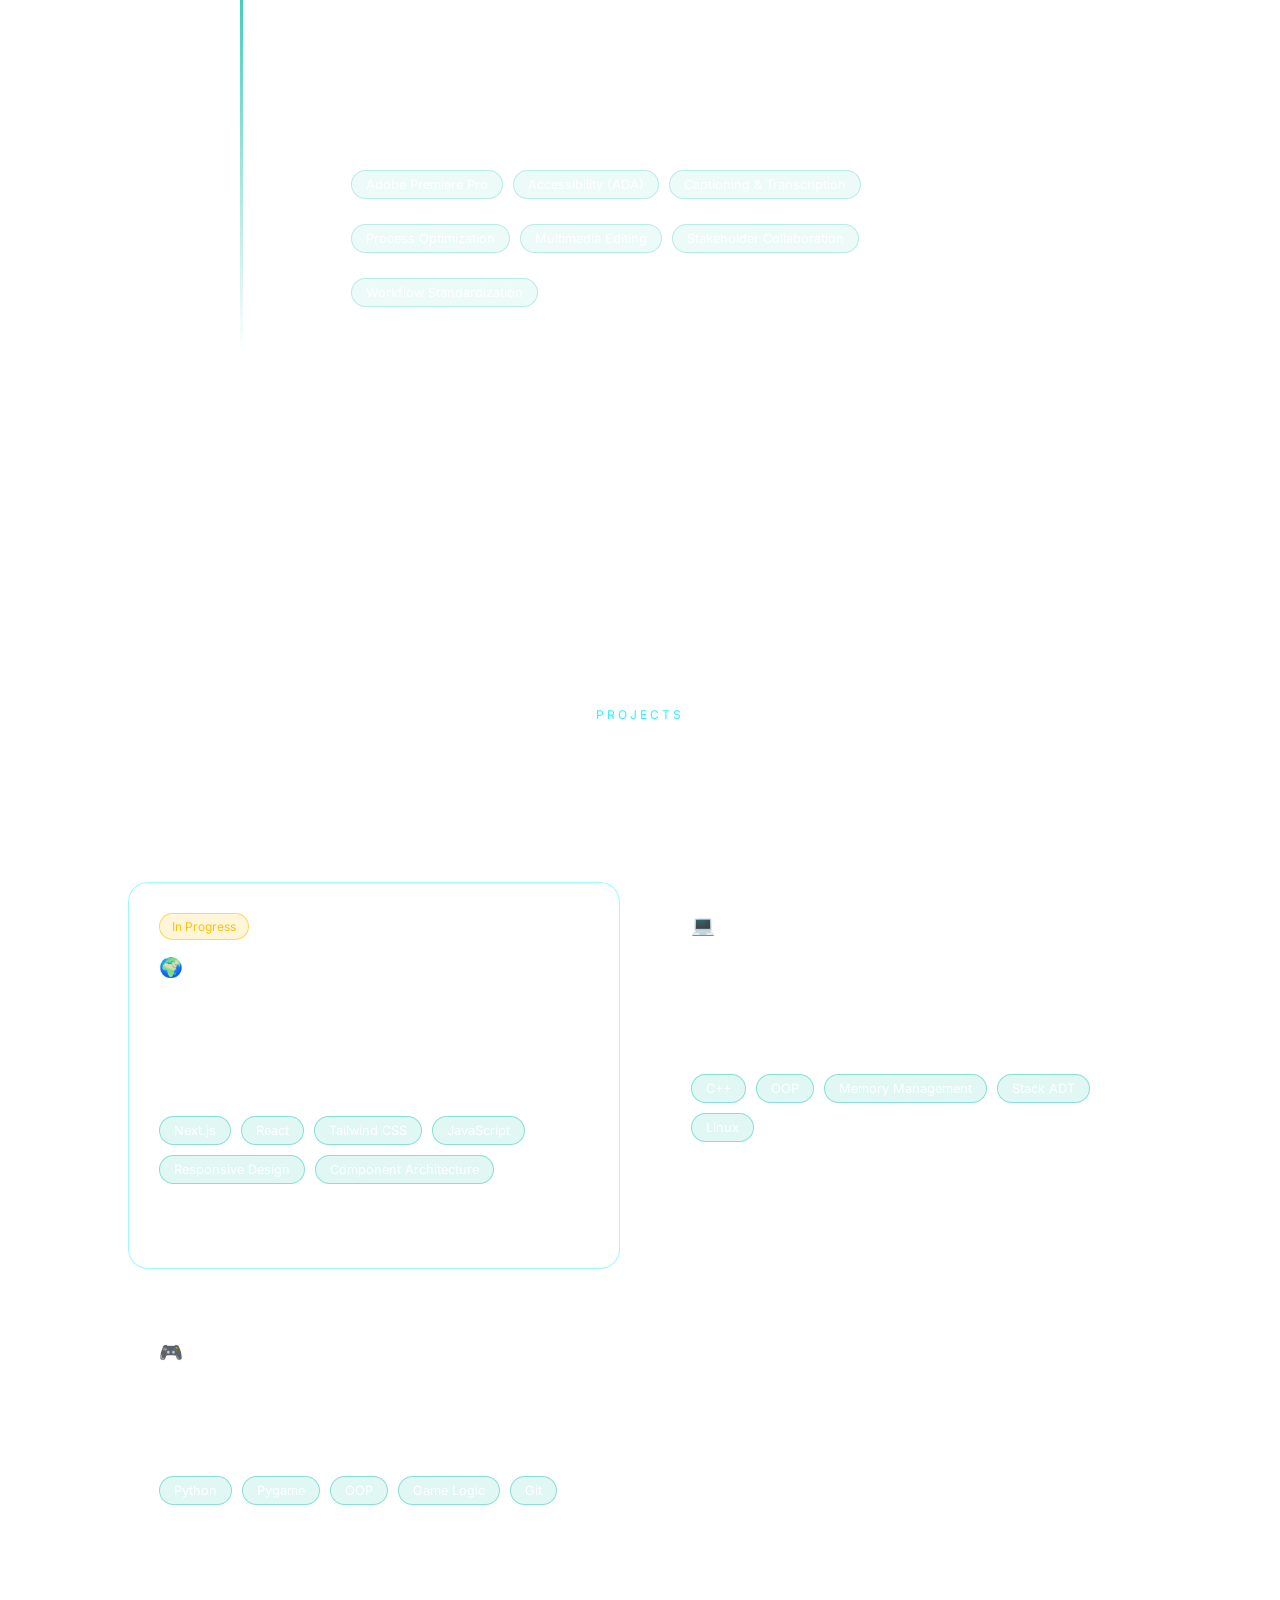
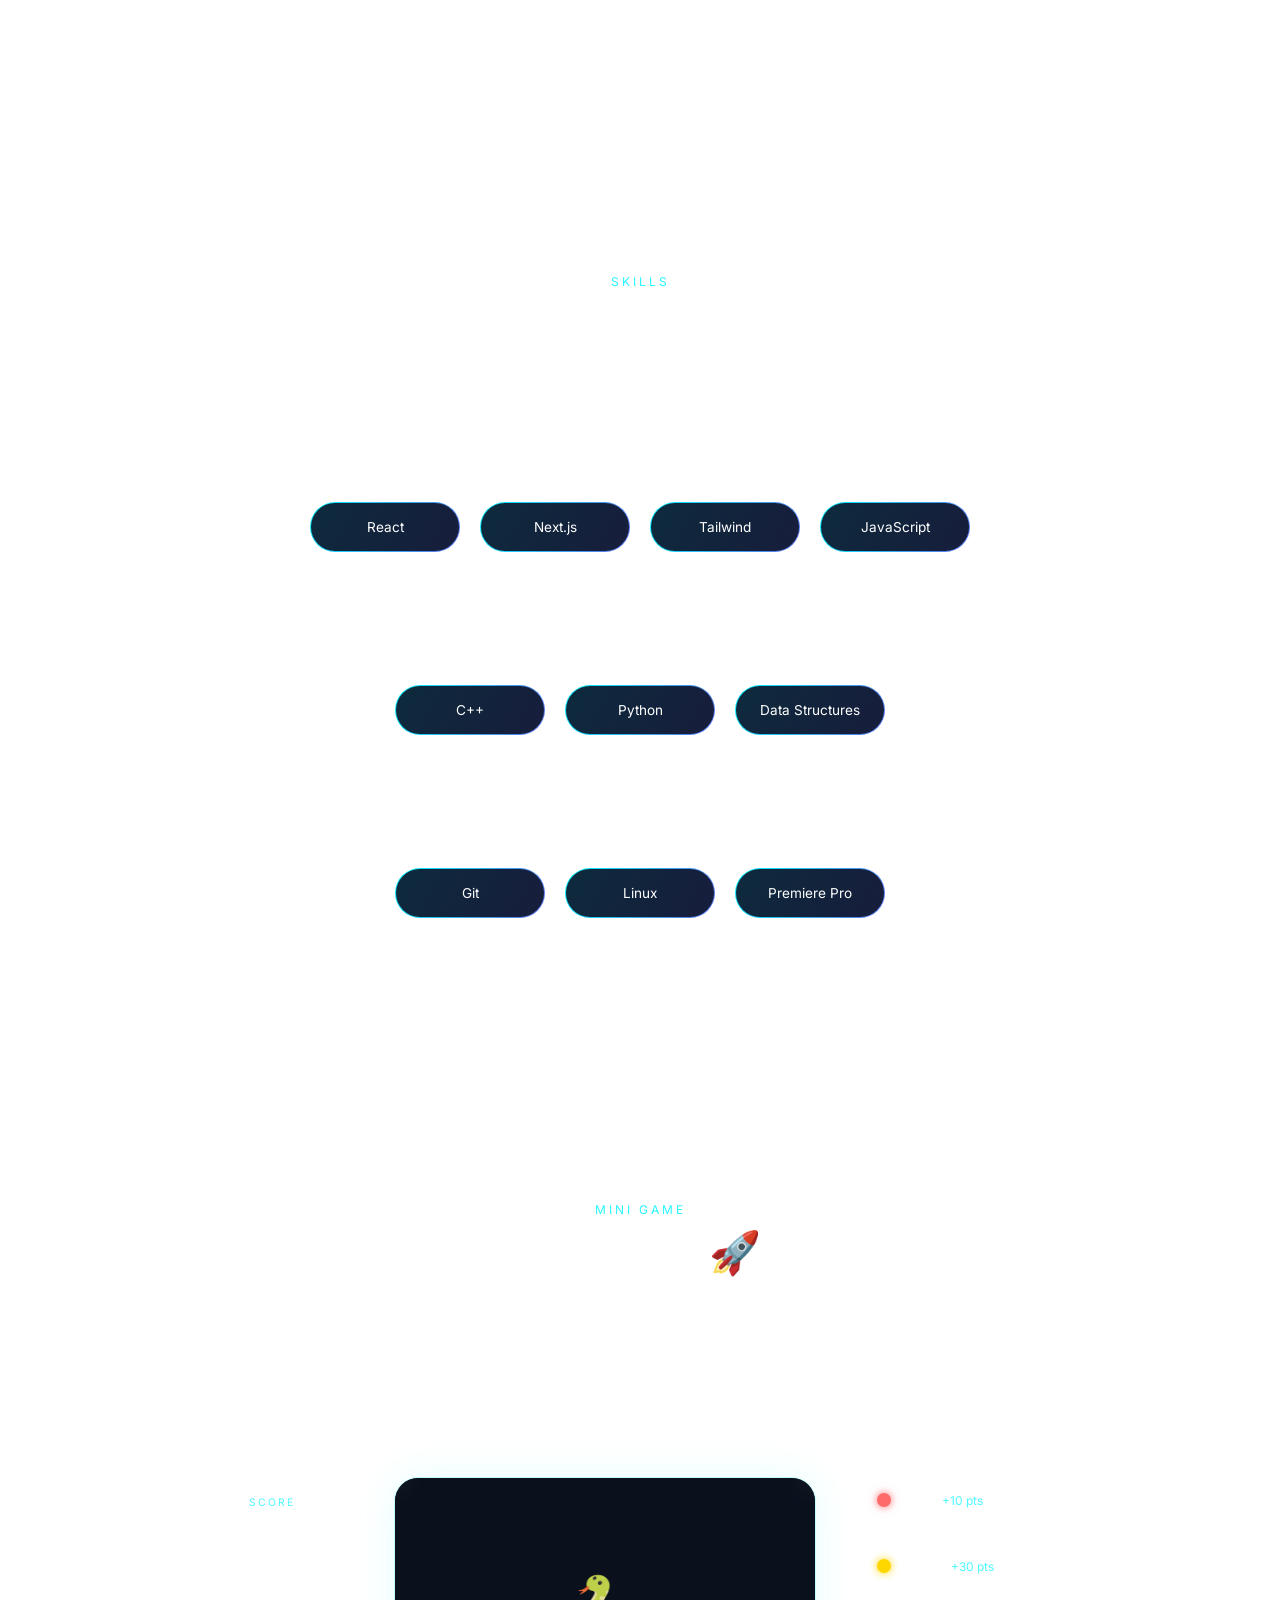
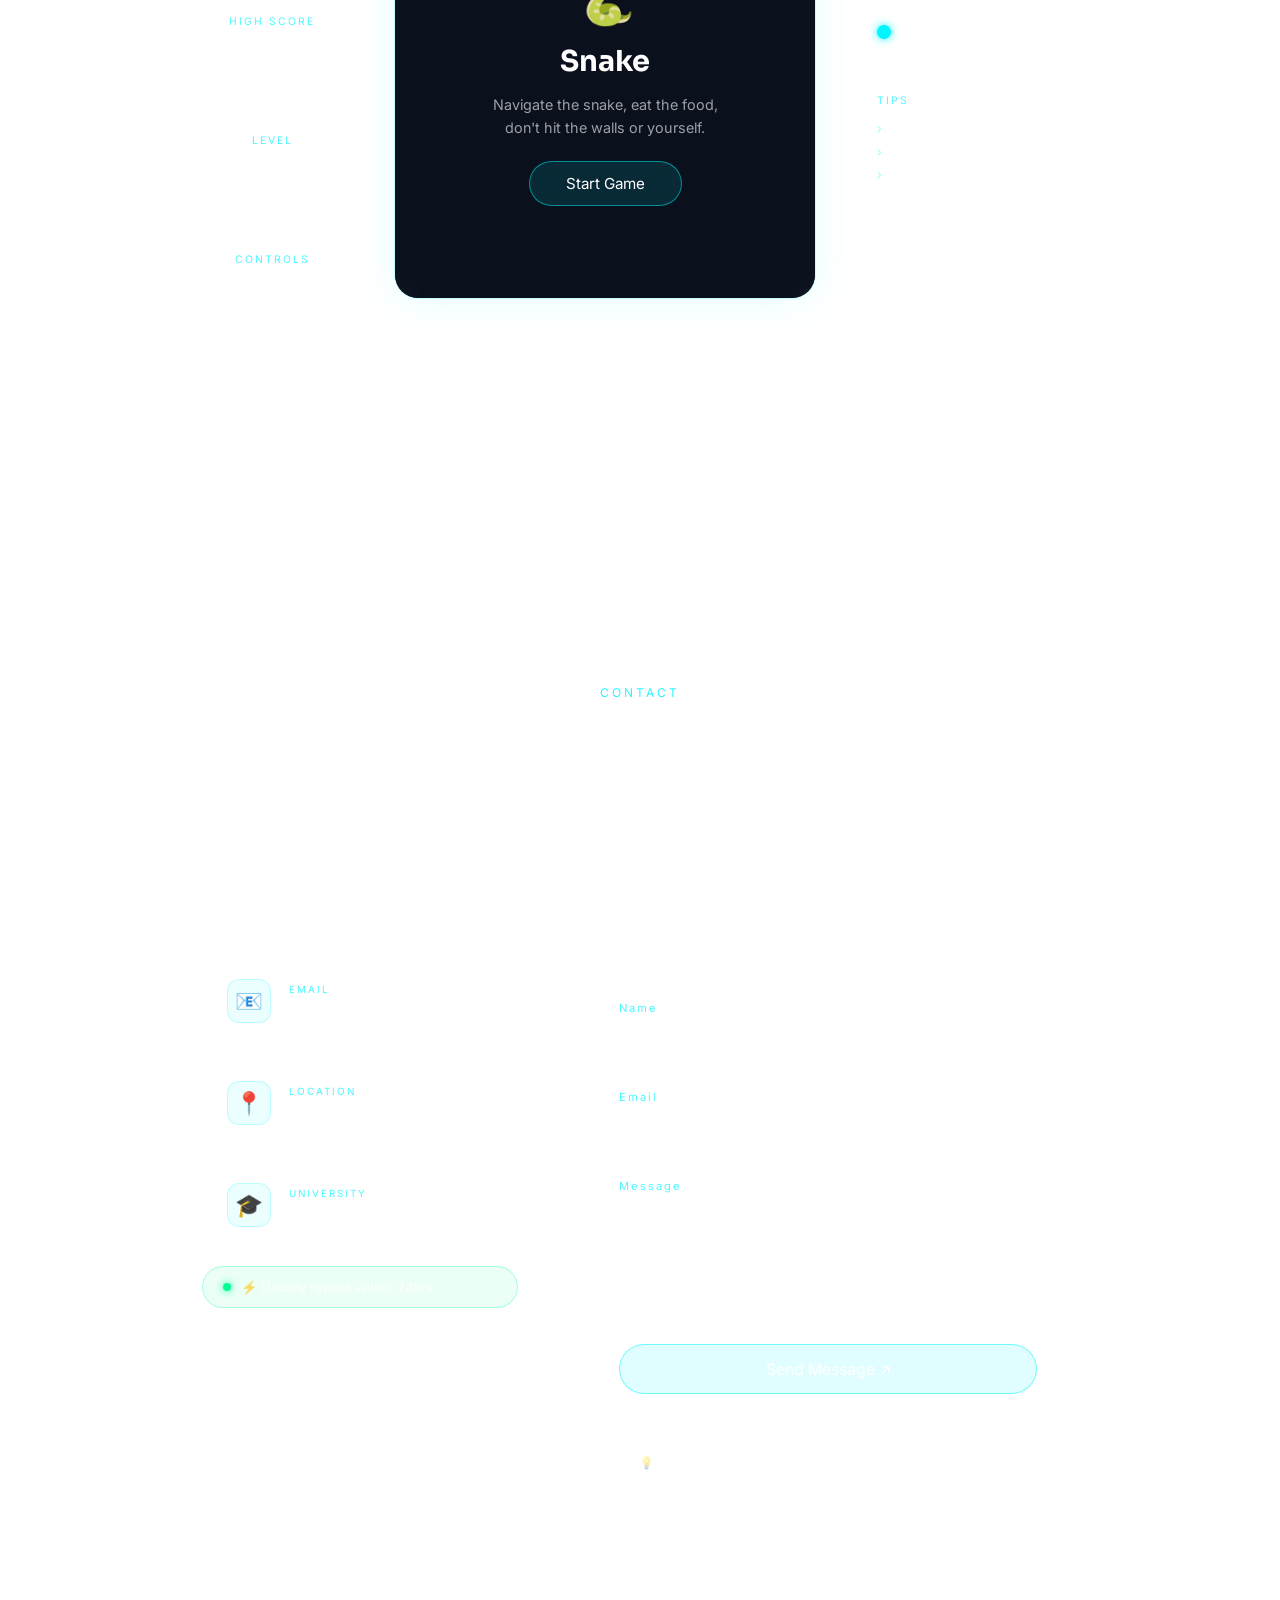
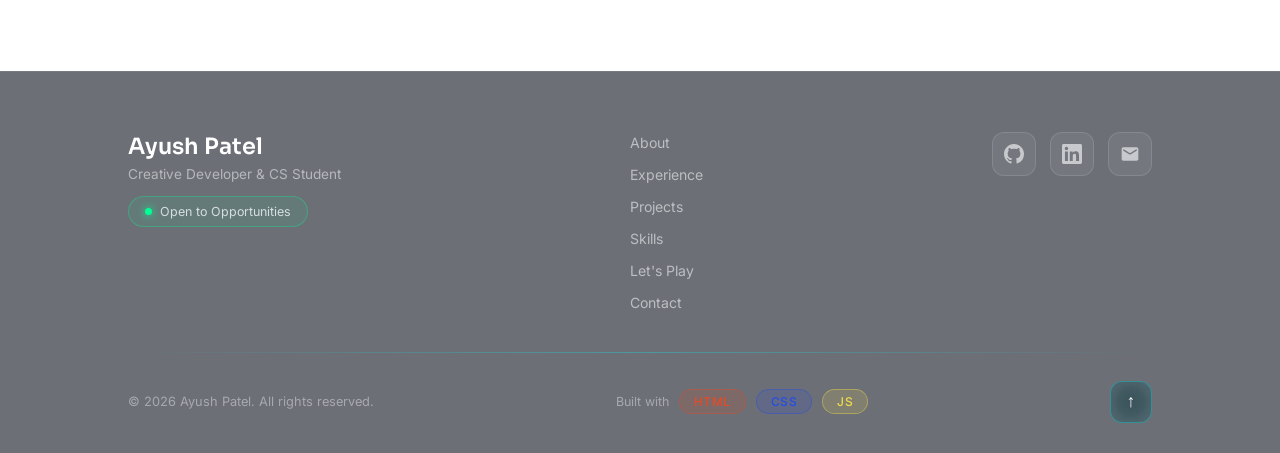
==== commit 7d1f946e: "Mobile responsive about section and project GitHub links" ====
--- a/index.html
+++ b/index.html
@@ -85,32 +85,61 @@
             <h2 class="section-title">About Me</h2>
         </div>
     
-        <div class="about-container">
-    
+        <div class="about-glass-card">
+
             <div class="about-text">
                 <p>
-                    I’m Ayush Patel, a Computer Science student at Kent State University with a passion for both software development and creative technology. I specialize in C++ and Python, with a strong foundation in data structures, memory management, and algorithmic problem solving. My projects range from building custom dynamic classes and stack-based expression parsers to developing collaborative Pygame arcade-style games.
-
-Beyond coding, I have hands-on experience in video production and editing, creating accessible multimedia content with Adobe Premiere Pro. I enjoy blending technical precision with creativity whether it’s designing scalable software systems, crafting interactive game mechanics, or producing polished video content. I thrive in collaborative environments, leveraging Git-based workflows and structured project management to deliver high-quality results.
-
-I’m always exploring new ways to combine programming, UI/UX design, and multimedia storytelling to build engaging, scalable, and user-focused experiences.
+                    I'm Ayush Patel, a Computer Science student at Kent State University with a passion for both software development and creative technology. I specialize in C++ and Python, with a strong foundation in data structures, memory management, and algorithmic problem solving. My projects range from building custom dynamic classes and stack-based expression parsers to developing collaborative Pygame arcade-style games.
+        
+                    Beyond coding, I have hands-on experience in video production and editing, creating accessible multimedia content with Adobe Premiere Pro. I enjoy blending technical precision with creativity whether it's designing scalable software systems, crafting interactive game mechanics, or producing polished video content. I thrive in collaborative environments, leveraging Git-based workflows and structured project management to deliver high-quality results.
+        
+                    I'm always exploring new ways to combine programming, UI/UX design, and multimedia storytelling to build engaging, scalable, and user-focused experiences.
                 </p>
             </div>
-    
+        
+            <div class="about-divider"></div>
+        
             <div class="about-img-wrapper">
-                <div class="profile-card-about" id="profileCardAbout">
-                    <img src="assets/profile.jpg" alt="Ayush Patel" class="profile-img">
-                    <div class="profile-overlay">
-                        <h3>Ayush Patel</h3>
-                        <p>Creative Developer</p>
-                    </div>
-                    <div class="availability-badge">
-                        <span class="dot"></span>
-                        Available for Work
-                    </div>
-                </div>
-            </div>
-    
+                <div class="orbital-container">
+        
+                    <!-- Profile Circle -->
+                    <div class="profile-circle">
+                        <img src="assets/profile.jpg" alt="Ayush Patel" class="profile-img-circle">
+                        <div class="availability-badge">
+                            <span class="dot"></span>
+                           <!-- Available for Work -->
+                        </div>
+                    </div>
+        
+                    <!-- Floating Icons -->
+                    <div class="float-icon fi-1">
+                        <svg viewBox="0 0 24 24" fill="#F7DF1E" width="24" height="24"><path d="M0 0h24v24H0V0zm22.034 18.276c-.175-1.095-.888-2.015-3.003-2.873-.736-.345-1.554-.585-1.797-1.14-.091-.33-.105-.51-.046-.705.15-.646.915-.84 1.515-.66.39.12.75.42.976.9 1.034-.676 1.034-.676 1.755-1.125-.27-.42-.404-.601-.586-.78-.63-.705-1.469-1.065-2.834-1.034l-.705.089c-.676.165-1.32.525-1.71 1.005-1.14 1.291-.811 3.541.569 4.471 1.365 1.02 3.361 1.244 3.616 2.205.24 1.17-.87 1.545-1.966 1.41-.811-.18-1.26-.586-1.755-1.336l-1.83 1.051c.21.48.45.689.81 1.109 1.74 1.756 6.09 1.666 6.871-1.004.029-.09.24-.705.074-1.65l.046.067zm-8.983-7.245h-2.248c0 1.938-.009 3.864-.009 5.805 0 1.232.063 2.363-.138 2.711-.33.689-1.18.601-1.566.48-.396-.196-.597-.466-.83-.855-.063-.105-.11-.196-.127-.196l-1.825 1.125c.305.63.75 1.172 1.324 1.517.855.51 2.004.675 3.207.405.783-.226 1.458-.691 1.811-1.411.51-.93.402-2.07.397-3.346.012-2.054 0-4.109 0-6.179l.004-.056z"/></svg>
+                    </div>
+                    <div class="float-icon fi-2">
+                        <svg viewBox="0 0 24 24" width="24" height="24"><path fill="#3776AB" d="M11.914 0C5.82 0 6.2 2.656 6.2 2.656l.007 2.752h5.814v.826H3.9S0 5.789 0 11.969c0 6.18 3.403 5.963 3.403 5.963h2.031v-2.867s-.109-3.402 3.343-3.402h5.764s3.236.052 3.236-3.127V3.296S18.271 0 11.914 0zm-3.2 1.902a1.044 1.044 0 1 1 0 2.088 1.044 1.044 0 0 1 0-2.088z"/><path fill="#FFD43B" d="M12.086 24c6.094 0 5.714-2.656 5.714-2.656l-.007-2.752h-5.814v-.826h8.121S24 18.211 24 12.031c0-6.18-3.403-5.963-3.403-5.963h-2.031v2.867s.109 3.402-3.343 3.402h-5.764S6.223 12.285 6.223 15.464v5.24S5.729 24 12.086 24zm3.2-1.902a1.044 1.044 0 1 1 0-2.088 1.044 1.044 0 0 1 0 2.088z"/></svg>
+                    </div>
+                    <div class="float-icon fi-3">
+                        <svg viewBox="0 0 24 24" fill="#61DAFB" width="24" height="24"><path d="M12 9.861A2.139 2.139 0 1 0 12 14.139 2.139 2.139 0 1 0 12 9.861zM6.008 16.255l-.472-.12C2.018 15.246 0 13.737 0 11.996s2.018-3.25 5.536-4.139l.472-.12.12.472c.327 1.279.757 2.51 1.28 3.675l.108.238-.108.237a28.41 28.41 0 0 0-1.28 3.676l-.12.472zm-.764-8.193c-2.8.747-4.028 1.96-4.028 3.934 0 1.975 1.228 3.188 4.028 3.934a29.72 29.72 0 0 1 1.07-3.934 29.72 29.72 0 0 1-1.07-3.934zm13.748 8.193l-.12-.472a28.41 28.41 0 0 0-1.28-3.676l-.108-.237.108-.238c.523-1.164.953-2.395 1.28-3.675l.12-.472.472.12c3.518.889 5.536 2.398 5.536 4.139s-2.018 3.25-5.536 4.139l-.472.12zm.764-8.193a29.72 29.72 0 0 1-1.07 3.934 29.72 29.72 0 0 1 1.07 3.934c2.8-.747 4.028-1.96 4.028-3.934 0-1.975-1.228-3.188-4.028-3.934zm-8.22 9.943l-.237-.108a28.41 28.41 0 0 0-3.676-1.28l-.472-.12.12-.472c.889-3.518 2.398-5.536 4.139-5.536 1.741 0 3.25 2.018 4.139 5.536l.12.472-.472.12a28.41 28.41 0 0 0-3.676 1.28l-.237.108zm0-5.77c-1.17 0-2.25 1.46-2.916 3.915a27.119 27.119 0 0 1 2.916-1.007 27.119 27.119 0 0 1 2.916 1.007c-.666-2.455-1.746-3.915-2.916-3.915zm0-6.59c-1.741 0-3.25-2.018-4.139-5.536l-.12-.472.472-.12a28.41 28.41 0 0 0 3.676-1.28l.237-.108.237.108a28.41 28.41 0 0 0 3.676 1.28l.472.12-.12.472C15.25 3.768 13.741 5.786 12 5.786zm0-9.177c1.17 0 2.25-1.46 2.916-3.915a27.119 27.119 0 0 1-2.916 1.007A27.119 27.119 0 0 1 9.084 2.61C9.75.155 10.83-1.305 12-1.305z"/></svg>
+                    </div>
+                    <div class="float-icon fi-4">
+                        <svg viewBox="0 0 24 24" fill="#F05032" width="24" height="24"><path d="M23.546 10.93L13.067.452c-.604-.603-1.582-.603-2.188 0L8.708 2.627l2.76 2.76c.645-.215 1.379-.07 1.889.441.516.515.658 1.258.438 1.9l2.658 2.66c.645-.223 1.387-.078 1.9.435.721.72.721 1.884 0 2.604-.719.719-1.881.719-2.6 0-.539-.541-.674-1.337-.404-1.996L12.86 8.955v6.525c.176.086.342.203.488.348.713.721.713 1.883 0 2.6-.719.721-1.889.721-2.609 0-.719-.719-.719-1.879 0-2.598.182-.18.387-.316.605-.406V8.835c-.217-.091-.424-.222-.604-.404-.545-.545-.676-1.342-.396-2.009L7.636 3.7.45 10.881c-.6.605-.6 1.584 0 2.189l10.48 10.477c.604.604 1.582.604 2.186 0l10.43-10.43c.605-.603.605-1.582 0-2.187"/></svg>
+                    </div>
+                    <div class="float-icon fi-5">
+                        <svg viewBox="0 0 24 24" fill="#00599C" width="24" height="24"><path d="M22.394 6c-.167-.29-.38-.543-.64-.72L13.378.38c-.533-.27-1.107-.427-1.728-.427-.621 0-1.195.157-1.728.427L1.548 5.28c-.528.433-.878 1.045-.878 1.72v11.45c0 .696.349 1.31.878 1.72l8.352 4.863c.531.27 1.105.426 1.729.426.622 0 1.196-.156 1.728-.426l8.344-4.862c.53-.41.879-1.024.879-1.72V6.999c.001-.36-.074-.717-.186-1zM12 19.109c-3.92 0-7.109-3.189-7.109-7.109S8.08 4.891 12 4.891a7.133 7.133 0 0 1 6.156 3.552l-3.076 1.781A3.567 3.567 0 0 0 12 8.445c-1.96 0-3.554 1.595-3.554 3.555S10.04 15.555 12 15.555a3.57 3.57 0 0 0 3.08-1.778l3.077 1.78A7.135 7.135 0 0 1 12 19.109zm7.109-6.714h-.79v.79h-.79v-.79h-.79v-.79h.79v-.79h.79v.79h.79v.79zm2.962 0h-.79v.79h-.79v-.79h-.79v-.79h.79v-.79h.79v.79h.79v.79z"/></svg>
+                    </div>
+                    <div class="float-icon fi-6">
+                        <svg viewBox="0 0 24 24" fill="#06B6D4" width="24" height="24"><path d="M12.001 4.8c-3.2 0-5.2 1.6-6 4.8 1.2-1.6 2.6-2.2 4.2-1.8.913.228 1.565.89 2.288 1.624C13.666 10.618 15.027 12 18.001 12c3.2 0 5.2-1.6 6-4.8-1.2 1.6-2.6 2.2-4.2 1.8-.913-.228-1.565-.89-2.288-1.624C16.337 6.182 14.976 4.8 12.001 4.8zm-6 7.2c-3.2 0-5.2 1.6-6 4.8 1.2-1.6 2.6-2.2 4.2-1.8.913.228 1.565.89 2.288 1.624 1.177 1.194 2.538 2.576 5.512 2.576 3.2 0 5.2-1.6 6-4.8-1.2 1.6-2.6 2.2-4.2 1.8-.913-.228-1.565-.89-2.288-1.624C10.337 13.382 8.976 12 6.001 12z"/></svg>
+                    </div>
+                    <div class="float-icon fi-7">
+                        <svg viewBox="0 0 24 24" fill="#9999FF" width="24" height="24"><path d="M4.422 0C1.979 0 0 1.979 0 4.422v15.156C0 22.021 1.979 24 4.422 24h15.156C22.021 24 24 22.021 24 19.578V4.422C24 1.979 22.021 0 19.578 0H4.422zm4.5 6.338h1.859c1.969 0 3.234 1.031 3.234 2.906 0 1.969-1.313 3.047-3.375 3.047H10.5v3.375H8.922V6.338zm4.64 0h1.578l2.438 9.328h-1.64l-.563-2.25h-2.578l-.563 2.25h-1.547l2.438-9.328h.437zm-3.062 1.36v3.234h.797c1.078 0 1.734-.563 1.734-1.641 0-1.031-.609-1.594-1.688-1.594H10.5zm4.078.656l-.984 3.797h1.969l-.985-3.797z"/></svg>
+                    </div>
+                    <div class="float-icon fi-8">
+                        <svg viewBox="0 0 24 24" fill="white" width="24" height="24"><path d="M11.572 0c-.176 0-.31.001-.358.007a19.76 19.76 0 0 1-.364.033C7.443.346 4.25 2.185 2.228 5.012a11.875 11.875 0 0 0-2.119 5.243c-.096.659-.108.854-.108 1.747s.012 1.089.108 1.748c.652 4.506 3.86 8.292 8.209 9.695.779.25 1.6.422 2.534.525.363.04 1.935.04 2.299 0 1.611-.178 2.977-.577 4.323-1.264.207-.106.247-.134.219-.158-.02-.013-.9-1.193-1.955-2.62l-1.919-2.592-2.404-3.558a338.739 338.739 0 0 0-2.422-3.556c-.009-.002-.018 1.579-.023 3.51-.007 3.38-.01 3.515-.052 3.595a.426.426 0 0 1-.206.214c-.075.037-.14.044-.495.044H7.81l-.108-.068a.438.438 0 0 1-.157-.171l-.05-.106.006-4.703.007-4.705.072-.092a.645.645 0 0 1 .174-.143c.096-.047.134-.051.54-.051.478 0 .558.018.682.154.035.038 1.337 1.999 2.895 4.361a10760.433 10760.433 0 0 0 4.735 7.17l1.9 2.879.096-.063a12.317 12.317 0 0 0 2.466-2.163 11.944 11.944 0 0 0 2.824-6.134c.096-.66.108-.854.108-1.748 0-.893-.012-1.088-.108-1.747-.652-4.506-3.859-8.292-8.208-9.695a12.597 12.597 0 0 0-2.499-.523A33.119 33.119 0 0 0 11.573 0zm4.069 7.217c.347 0 .408.005.486.047a.473.473 0 0 1 .237.277c.018.06.023 1.365.018 4.304l-.006 4.218-.744-1.14-.746-1.14v-3.066c0-1.982.01-3.097.023-3.15a.478.478 0 0 1 .233-.296c.096-.05.13-.054.499-.054z"/></svg>
+                    </div>
+        
+                </div>
+            </div>
+        
         </div>
     
     </section>
@@ -244,7 +273,7 @@
             </div>
 
             <div class="project-links">
-                <a href="#" target="_blank">GitHub</a>
+                <a href="https://github.com/byteforgeAP/CS23001_Coursework_KentStateUniversity" target="_blank">GitHub</a>
             </div>
         </div>
 
@@ -267,7 +296,7 @@
             </div>
 
             <div class="project-links">
-                <a href="#" target="_blank">GitHub</a>
+                <a href="https://github.com/software-engineering-game/pygame-game" target="_blank">GitHub</a>
             </div>
         </div>
 
--- a/style.css
+++ b/style.css
@@ -328,11 +328,87 @@
     letter-spacing: 2px;
 }
 
-.about-container {
-    display: flex;
-    justify-content: space-between;
-    align-items: center;
-    gap: 80px;
+.about-glass-card {
+    display: flex;
+    align-items: center;
+    gap: 60px;
+    background: rgba(255,255,255,0.05);
+    backdrop-filter: blur(20px);
+    border: 1px solid rgba(255,255,255,0.1);
+    border-radius: 30px;
+    padding: 60px;
+    box-shadow: 0 0 60px rgba(0,245,255,0.05);
+}
+
+.about-divider {
+    width: 1px;
+    height: 400px;
+    background: linear-gradient(
+        to bottom,
+        transparent,
+        rgba(0,245,255,0.3),
+        transparent
+    );
+    flex-shrink: 0;
+}
+
+.about-text {
+    max-width: 500px;
+}
+
+.about-text p {
+    font-size: 1.1rem;
+    line-height: 1.9;
+    opacity: 0.85;
+    text-align: justify;
+}
+
+@media (max-width: 768px) {
+    .about-glass-card {
+        flex-direction: column-reverse;
+        padding: 30px 20px;
+        gap: 40px;
+    }
+    
+    .about-divider {
+        width: 80%;
+        height: 1px;
+        background: linear-gradient(
+            to right,
+            transparent,
+            rgba(0,245,255,0.3),
+            transparent
+        );
+    }
+    
+    .about-text {
+        max-width: 100%;
+        text-align: center;
+    }
+    
+    .about-text p {
+        font-size: 0.95rem;
+        text-align: left;
+    }
+    
+    .orbital-container {
+        width: 300px;
+        height: 300px;
+    }
+    
+    .profile-circle {
+        width: 180px;
+        height: 180px;
+    }
+    
+    .fi-1 { top: calc(50% - 24px - 130px); left: calc(50% - 24px); }
+    .fi-2 { top: calc(50% - 24px - 92px);  left: calc(50% - 24px + 92px); }
+    .fi-3 { top: calc(50% - 24px);         left: calc(50% - 24px + 130px); }
+    .fi-4 { top: calc(50% - 24px + 92px);  left: calc(50% - 24px + 92px); }
+    .fi-5 { top: calc(50% - 24px + 130px); left: calc(50% - 24px); }
+    .fi-6 { top: calc(50% - 24px + 92px);  left: calc(50% - 24px - 92px); }
+    .fi-7 { top: calc(50% - 24px);         left: calc(50% - 24px - 130px); }
+    .fi-8 { top: calc(50% - 24px - 92px);  left: calc(50% - 24px - 92px); }
 }
 
 .about-text {
@@ -1558,101 +1634,6 @@
     perspective: 1200px;
 }
 
-.profile-card-about {
-    position: relative;
-    width: 380px;
-    height: 480px;
-    border-radius: 30px;
-    overflow: hidden;
-    background: transparent;
-    border: 1px solid rgba(255,255,255,0.15);
-    transition: transform 0.3s ease, box-shadow 0.3s ease;
-    transform-style: preserve-3d;
-}
-
-.profile-card-about:hover {
-    box-shadow: 0 0 40px rgba(0,245,255,0.25);
-}
-
-/* Image */
-.profile-img {
-    width: 100%;
-    height: 100%;
-    object-fit: cover;
-    display: block;
-    transition: transform 0.4s ease;
-    filter: none;
-}
-
-.profile-card-about:hover .profile-img {
-    transform: scale(1.05);
-}
-
-/* Overlay */
-.profile-overlay {
-    position: absolute;
-    bottom: 0;
-    width: 100%;
-    padding: 25px;
-    background: linear-gradient(
-        to top,
-        rgba(10,15,28,0.95),
-        rgba(10,15,28,0)
-    );
-    transform: translateY(50px);
-    opacity: 0;
-    transition: all 0.4s ease;
-}
-
-.profile-card-about:hover .profile-overlay {
-    transform: translateY(0);
-    opacity: 1;
-}
-
-.profile-overlay h3 {
-    margin-bottom: 5px;
-    font-size: 1.2rem;
-    color: white;
-}
-
-.profile-overlay p {
-    opacity: 0.7;
-    font-size: 0.9rem;
-    color: white;
-}
-
-/* Availability badge */
-.availability-badge {
-    position: absolute;
-    top: 20px;
-    right: 20px;
-    display: flex;
-    align-items: center;
-    gap: 6px;
-    padding: 6px 14px;
-    font-size: 0.75rem;
-    border-radius: 20px;
-    background: rgba(0,245,255,0.15);
-    border: 1px solid rgba(0,245,255,0.6);
-    box-shadow: 0 0 15px rgba(0,245,255,0.4);
-    color: white;
-    animation: pulse 2.5s infinite;
-    z-index: 2;
-}
-
-.availability-badge .dot {
-    width: 8px;
-    height: 8px;
-    background: #00ff95;
-    border-radius: 50%;
-    box-shadow: 0 0 8px #00ff95;
-}
-
-@keyframes pulse {
-    0%   { box-shadow: 0 0 10px rgba(0,245,255,0.4); }
-    50%  { box-shadow: 0 0 25px rgba(0,245,255,0.7); }
-    100% { box-shadow: 0 0 10px rgba(0,245,255,0.4); }
-}
 
 
 
@@ -1933,6 +1914,156 @@
     }
 }
 
-
-
-
+/* ============================= */
+/* ORBITAL PROFILE */
+/* ============================= */
+
+.orbital-container {
+    position: relative;
+    width: 500px;
+    height: 500px;
+    display: flex;
+    align-items: center;
+    justify-content: center;
+}
+
+.profile-circle {
+    position: relative;
+    width: 320px;
+    height: 320px;
+    border-radius: 50%;
+    z-index: 10;
+    flex-shrink: 0;
+    padding: 3px;
+    background: linear-gradient(
+        135deg,
+        rgba(0,245,255,0.9),
+        rgba(142,45,226,0.9),
+        rgba(0,245,255,0.9)
+    );
+    background-size: 300% 300%;
+    animation: gradientBorder 4s linear infinite, glowPulse 3s ease-in-out infinite;
+}
+/*
+.profile-circle .availability-badge {
+    position: absolute;
+    bottom: 20px;
+    left: 50%;
+    transform: translateX(-50%);
+    white-space: nowrap;
+    font-size: 0.7rem;
+    padding: 6px 14px;
+    border-radius: 30px;
+    background: rgba(0,255,149,0.15);
+    border: 1px solid rgba(0,255,149,0.5);
+    box-shadow:
+        0 0 20px rgba(0,255,149,0.25),
+        0 0 40px rgba(0,255,149,0.1);
+    color: white;
+    font-weight: 500;
+    letter-spacing: 0.5px;
+    backdrop-filter: blur(10px);
+    animation: badgePulse 2.5s ease-in-out infinite;
+    z-index: 20;
+}
+
+.profile-circle .availability-badge .dot {
+    width: 8px;
+    height: 8px;
+    background: #00ff95;
+    border-radius: 50%;
+    box-shadow: 0 0 6px #00ff95, 0 0 12px #00ff95;
+    animation: dotBlink 2.5s ease-in-out infinite;
+    flex-shrink: 0;
+}
+*/
+.profile-img-circle {
+    width: 100%;
+    height: 100%;
+    object-fit: cover;
+    display: block;
+    border-radius: 50%;
+    filter: grayscale(100%) contrast(1.1) brightness(1.05);
+}
+
+@keyframes gradientBorder {
+    0%   { background-position: 0% 50%; }
+    50%  { background-position: 100% 50%; }
+    100% { background-position: 0% 50%; }
+}
+
+@keyframes glowPulse {
+    0%, 100% { box-shadow: 0 0 30px rgba(0,245,255,0.3), 0 0 60px rgba(142,45,226,0.15); }
+    50%       { box-shadow: 0 0 50px rgba(0,245,255,0.5), 0 0 90px rgba(142,45,226,0.3); }
+}
+
+@keyframes badgePulse {
+    0%, 100% { box-shadow: 0 0 20px rgba(0,255,149,0.25), 0 0 40px rgba(0,255,149,0.1); border-color: rgba(0,255,149,0.5); }
+    50%       { box-shadow: 0 0 30px rgba(0,255,149,0.45), 0 0 60px rgba(0,255,149,0.2); border-color: rgba(0,255,149,0.8); }
+}
+
+/* Floating icons */
+.float-icon {
+    position: absolute;
+    width: 48px;
+    height: 48px;
+    border-radius: 14px;
+    background: rgba(255,255,255,0.07);
+    backdrop-filter: blur(12px);
+    border: 1px solid rgba(255,255,255,0.15);
+    display: flex;
+    align-items: center;
+    justify-content: center;
+    transition: 0.3s ease;
+    z-index: 5;
+}
+
+.float-icon:hover {
+    background: rgba(0,245,255,0.15);
+    border-color: rgba(0,245,255,0.5);
+    box-shadow: 0 0 18px rgba(0,245,255,0.3);
+    transform: scale(1.15) !important;
+}
+
+.fi-1 { top: calc(50% - 24px - 220px); left: calc(50% - 24px); animation: floatAnimCenter 4s ease-in-out infinite; }
+.fi-2 { top: calc(50% - 24px - 156px); left: calc(50% - 24px + 156px); animation: floatAnim 4.5s ease-in-out infinite 0.3s; }
+.fi-3 { top: calc(50% - 24px); left: calc(50% - 24px + 220px); animation: floatAnim 3.8s ease-in-out infinite 0.6s; }
+.fi-4 { top: calc(50% - 24px + 156px); left: calc(50% - 24px + 156px); animation: floatAnim 4.2s ease-in-out infinite 0.9s; }
+.fi-5 { top: calc(50% - 24px + 220px); left: calc(50% - 24px); animation: floatAnimCenter 3.6s ease-in-out infinite 1.2s; }
+.fi-6 { top: calc(50% - 24px + 156px); left: calc(50% - 24px - 156px); animation: floatAnim 4.8s ease-in-out infinite 1.5s; }
+.fi-7 { top: calc(50% - 24px); left: calc(50% - 24px - 220px); animation: floatAnim 4s ease-in-out infinite 1.8s; }
+.fi-8 { top: calc(50% - 24px - 156px); left: calc(50% - 24px - 156px); animation: floatAnim 4.3s ease-in-out infinite 2.1s; }
+
+@keyframes floatAnim {
+    0%, 100% { transform: translateY(0px); }
+    50%       { transform: translateY(-12px); }
+}
+
+@keyframes floatAnimCenter {
+    0%, 100% { transform: translateY(0px); }
+    50%       { transform: translateY(-12px); }
+}
+
+/* Mobile */
+@media (max-width: 768px) {
+    .orbital-container {
+        width: 340px;
+        height: 340px;
+    }
+    .profile-circle {
+        width: 220px;
+        height: 220px;
+    }
+    .float-icon {
+        width: 38px;
+        height: 38px;
+        border-radius: 10px;
+    }
+    .float-icon svg {
+        width: 18px;
+        height: 18px;
+    }
+}
+
+
+
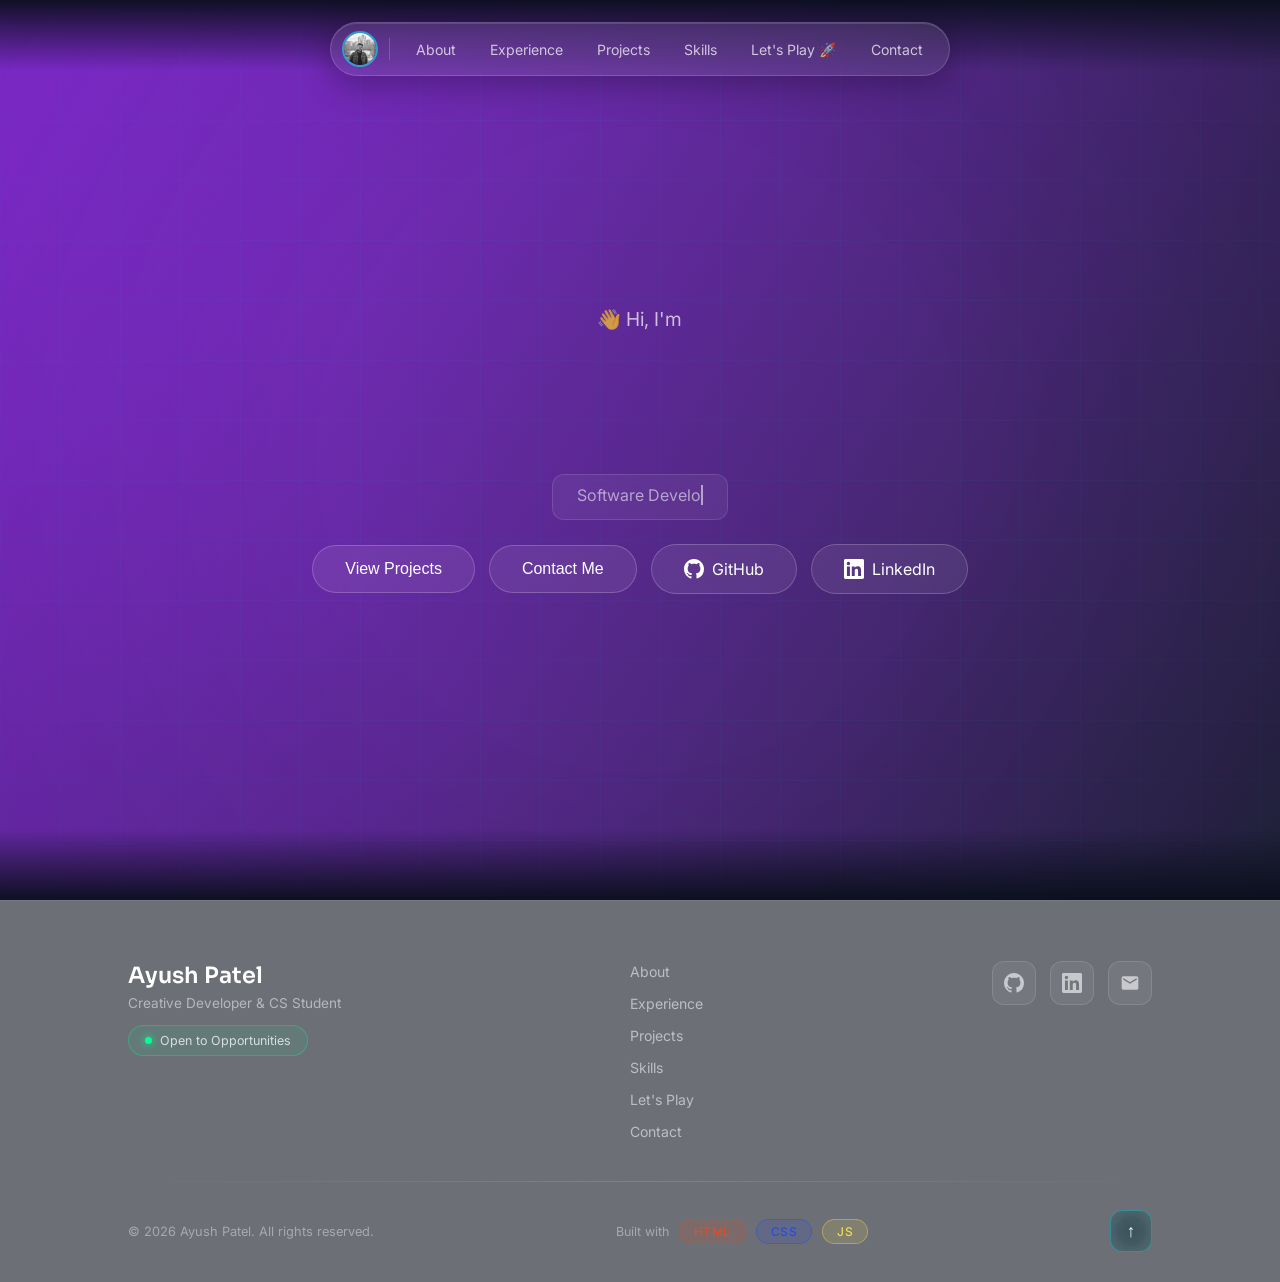
==== commit a3d3c8b3: "Portfolio updates" ====
--- a/index.html
+++ b/index.html
@@ -4,13 +4,10 @@
     <meta charset="UTF-8">
     <title>Ayush Patel | Creative Developer</title>
     <meta name="viewport" content="width=device-width, initial-scale=1.0">
-
-    <!-- Google Fonts -->
     <link href="https://fonts.googleapis.com/css2?family=Inter:wght@300;400;500;600&family=Sora:wght@400;500;600;700&display=swap" rel="stylesheet">
-
-    <link rel="stylesheet" href="style.css">
+    <link rel="stylesheet" href="css/common.css">
+    <link rel="stylesheet" href="css/home.css">
 </head>
-
 <body>
 
     <!-- Animated Background -->
@@ -21,662 +18,125 @@
 
     <!-- Navbar -->
     <nav class="navbar">
-        <div class="logo" id="logo">👋 Hello!</div>
-    
-        <!-- Hamburger button -->
+        <a href="index.html" class="nav-avatar-link" id="logo">
+            <img src="assets/profile.jpg" alt="Ayush Patel" class="nav-avatar">
+        </a>
+        <div class="nav-divider"></div>
+        <ul class="nav-links" id="navLinks">
+            <li><a href="about.html">About</a></li>
+            <li><a href="experience.html">Experience</a></li>
+            <li><a href="projects.html">Projects</a></li>
+            <li><a href="skills.html">Skills</a></li>
+            <li><a href="game.html">Let's Play 🚀</a></li>
+            <li><a href="contact.html">Contact</a></li>
+        </ul>
         <button class="hamburger" id="hamburger">
             <span></span>
             <span></span>
             <span></span>
         </button>
-    
-        <ul class="nav-links" id="navLinks">
-            <li><a href="#about">About</a></li>
-            <li><a href="#experience">Experience</a></li>
-            <li><a href="#projects">Projects</a></li>
-            <li><a href="#skills">Skills</a></li>
-            <li><a href="#game">Let's Play 🚀</a></li>
-            <li><a href="#contact">Contact</a></li>
-        </ul>
     </nav>
 
     <!-- Hero -->
-<!-- Hero -->
-<section class="hero">
-    <div class="hero-center">
+    <section class="hero">
+        <div class="hero-center">
 
-        <p class="greeting">👋 Hi, I'm</p>
+            <p class="greeting">👋 Hi, I'm</p>
 
-        <h1 class="hero-name">
-            <span>A</span><span>y</span><span>u</span><span>s</span><span>h</span><span>&nbsp;</span><span>P</span><span>a</span><span>t</span><span>e</span><span>l</span>
-        </h1>
+            <h1 class="hero-name">
+                <span>A</span><span>y</span><span>u</span><span>s</span><span>h</span><span>&nbsp;</span><span>P</span><span>a</span><span>t</span><span>e</span><span>l</span>
+            </h1>
 
-        <div class="role-glass-box">
-            <span id="roleCycle"></span>
-        </div>
-
-        <div class="buttons">
-            <button onclick="document.querySelector('#projects').scrollIntoView({behavior:'smooth'})">View Projects</button>
-            <button class="outline" onclick="document.querySelector('#contact').scrollIntoView({behavior:'smooth'})">Contact Me</button>
-
-            <a href="https://github.com/byteforgeAP" target="_blank" class="hero-social-btn">
-                <svg viewBox="0 0 24 24" fill="currentColor" width="20" height="20">
-                    <path d="M12 0C5.37 0 0 5.37 0 12c0 5.31 3.435 9.795 8.205 11.385.6.105.825-.255.825-.57 0-.285-.015-1.23-.015-2.235-3.015.555-3.795-.735-4.035-1.41-.135-.345-.72-1.41-1.23-1.695-.42-.225-1.02-.78-.015-.795.945-.015 1.62.87 1.845 1.23 1.08 1.815 2.805 1.305 3.495.99.105-.78.42-1.305.765-1.605-2.67-.3-5.46-1.335-5.46-5.925 0-1.305.465-2.385 1.23-3.225-.12-.3-.54-1.53.12-3.18 0 0 1.005-.315 3.3 1.23.96-.27 1.98-.405 3-.405s2.04.135 3 .405c2.295-1.56 3.3-1.23 3.3-1.23.66 1.65.24 2.88.12 3.18.765.84 1.23 1.905 1.23 3.225 0 4.605-2.805 5.625-5.475 5.925.435.375.81 1.095.81 2.22 0 1.605-.015 2.895-.015 3.3 0 .315.225.69.825.57A12.02 12.02 0 0 0 24 12c0-6.63-5.37-12-12-12z"/>
-                </svg>
-                GitHub
-            </a>
-
-            <a href="https://linkedin.com/in/appatel47" target="_blank" class="hero-social-btn">
-                <svg viewBox="0 0 24 24" fill="currentColor" width="20" height="20">
-                    <path d="M20.447 20.452h-3.554v-5.569c0-1.328-.027-3.037-1.852-3.037-1.853 0-2.136 1.445-2.136 2.939v5.667H9.351V9h3.414v1.561h.046c.477-.9 1.637-1.85 3.37-1.85 3.601 0 4.267 2.37 4.267 5.455v6.286zM5.337 7.433a2.062 2.062 0 0 1-2.063-2.065 2.064 2.064 0 1 1 2.063 2.065zm1.782 13.019H3.555V9h3.564v11.452zM22.225 0H1.771C.792 0 0 .774 0 1.729v20.542C0 23.227.792 24 1.771 24h20.451C23.2 24 24 23.227 24 22.271V1.729C24 .774 23.2 0 22.222 0h.003z"/>
-                </svg>
-                LinkedIn
-            </a>
-        </div>
-
-    </div>
-</section>
-
-    <!--About Me-->
-    <section id="about" class="about">
-
-        <div class="section-header">
-            <span class="section-label">ABOUT</span>
-            <h2 class="section-title">About Me</h2>
-        </div>
-    
-        <div class="about-glass-card">
-
-            <div class="about-text">
-                <p>
-                    I'm Ayush Patel, a Computer Science student at Kent State University with a passion for both software development and creative technology. I specialize in C++ and Python, with a strong foundation in data structures, memory management, and algorithmic problem solving. My projects range from building custom dynamic classes and stack-based expression parsers to developing collaborative Pygame arcade-style games.
-        
-                    Beyond coding, I have hands-on experience in video production and editing, creating accessible multimedia content with Adobe Premiere Pro. I enjoy blending technical precision with creativity whether it's designing scalable software systems, crafting interactive game mechanics, or producing polished video content. I thrive in collaborative environments, leveraging Git-based workflows and structured project management to deliver high-quality results.
-        
-                    I'm always exploring new ways to combine programming, UI/UX design, and multimedia storytelling to build engaging, scalable, and user-focused experiences.
-                </p>
-            </div>
-        
-            <div class="about-divider"></div>
-        
-            <div class="about-img-wrapper">
-                <div class="orbital-container">
-        
-                    <!-- Profile Circle -->
-                    <div class="profile-circle">
-                        <img src="assets/profile.jpg" alt="Ayush Patel" class="profile-img-circle">
-                        <div class="availability-badge">
-                            <span class="dot"></span>
-                           <!-- Available for Work -->
-                        </div>
-                    </div>
-        
-                    <!-- Floating Icons -->
-                    <div class="float-icon fi-1">
-                        <svg viewBox="0 0 24 24" fill="#F7DF1E" width="24" height="24"><path d="M0 0h24v24H0V0zm22.034 18.276c-.175-1.095-.888-2.015-3.003-2.873-.736-.345-1.554-.585-1.797-1.14-.091-.33-.105-.51-.046-.705.15-.646.915-.84 1.515-.66.39.12.75.42.976.9 1.034-.676 1.034-.676 1.755-1.125-.27-.42-.404-.601-.586-.78-.63-.705-1.469-1.065-2.834-1.034l-.705.089c-.676.165-1.32.525-1.71 1.005-1.14 1.291-.811 3.541.569 4.471 1.365 1.02 3.361 1.244 3.616 2.205.24 1.17-.87 1.545-1.966 1.41-.811-.18-1.26-.586-1.755-1.336l-1.83 1.051c.21.48.45.689.81 1.109 1.74 1.756 6.09 1.666 6.871-1.004.029-.09.24-.705.074-1.65l.046.067zm-8.983-7.245h-2.248c0 1.938-.009 3.864-.009 5.805 0 1.232.063 2.363-.138 2.711-.33.689-1.18.601-1.566.48-.396-.196-.597-.466-.83-.855-.063-.105-.11-.196-.127-.196l-1.825 1.125c.305.63.75 1.172 1.324 1.517.855.51 2.004.675 3.207.405.783-.226 1.458-.691 1.811-1.411.51-.93.402-2.07.397-3.346.012-2.054 0-4.109 0-6.179l.004-.056z"/></svg>
-                    </div>
-                    <div class="float-icon fi-2">
-                        <svg viewBox="0 0 24 24" width="24" height="24"><path fill="#3776AB" d="M11.914 0C5.82 0 6.2 2.656 6.2 2.656l.007 2.752h5.814v.826H3.9S0 5.789 0 11.969c0 6.18 3.403 5.963 3.403 5.963h2.031v-2.867s-.109-3.402 3.343-3.402h5.764s3.236.052 3.236-3.127V3.296S18.271 0 11.914 0zm-3.2 1.902a1.044 1.044 0 1 1 0 2.088 1.044 1.044 0 0 1 0-2.088z"/><path fill="#FFD43B" d="M12.086 24c6.094 0 5.714-2.656 5.714-2.656l-.007-2.752h-5.814v-.826h8.121S24 18.211 24 12.031c0-6.18-3.403-5.963-3.403-5.963h-2.031v2.867s.109 3.402-3.343 3.402h-5.764S6.223 12.285 6.223 15.464v5.24S5.729 24 12.086 24zm3.2-1.902a1.044 1.044 0 1 1 0-2.088 1.044 1.044 0 0 1 0 2.088z"/></svg>
-                    </div>
-                    <div class="float-icon fi-3">
-                        <svg viewBox="0 0 24 24" fill="#61DAFB" width="24" height="24"><path d="M12 9.861A2.139 2.139 0 1 0 12 14.139 2.139 2.139 0 1 0 12 9.861zM6.008 16.255l-.472-.12C2.018 15.246 0 13.737 0 11.996s2.018-3.25 5.536-4.139l.472-.12.12.472c.327 1.279.757 2.51 1.28 3.675l.108.238-.108.237a28.41 28.41 0 0 0-1.28 3.676l-.12.472zm-.764-8.193c-2.8.747-4.028 1.96-4.028 3.934 0 1.975 1.228 3.188 4.028 3.934a29.72 29.72 0 0 1 1.07-3.934 29.72 29.72 0 0 1-1.07-3.934zm13.748 8.193l-.12-.472a28.41 28.41 0 0 0-1.28-3.676l-.108-.237.108-.238c.523-1.164.953-2.395 1.28-3.675l.12-.472.472.12c3.518.889 5.536 2.398 5.536 4.139s-2.018 3.25-5.536 4.139l-.472.12zm.764-8.193a29.72 29.72 0 0 1-1.07 3.934 29.72 29.72 0 0 1 1.07 3.934c2.8-.747 4.028-1.96 4.028-3.934 0-1.975-1.228-3.188-4.028-3.934zm-8.22 9.943l-.237-.108a28.41 28.41 0 0 0-3.676-1.28l-.472-.12.12-.472c.889-3.518 2.398-5.536 4.139-5.536 1.741 0 3.25 2.018 4.139 5.536l.12.472-.472.12a28.41 28.41 0 0 0-3.676 1.28l-.237.108zm0-5.77c-1.17 0-2.25 1.46-2.916 3.915a27.119 27.119 0 0 1 2.916-1.007 27.119 27.119 0 0 1 2.916 1.007c-.666-2.455-1.746-3.915-2.916-3.915zm0-6.59c-1.741 0-3.25-2.018-4.139-5.536l-.12-.472.472-.12a28.41 28.41 0 0 0 3.676-1.28l.237-.108.237.108a28.41 28.41 0 0 0 3.676 1.28l.472.12-.12.472C15.25 3.768 13.741 5.786 12 5.786zm0-9.177c1.17 0 2.25-1.46 2.916-3.915a27.119 27.119 0 0 1-2.916 1.007A27.119 27.119 0 0 1 9.084 2.61C9.75.155 10.83-1.305 12-1.305z"/></svg>
-                    </div>
-                    <div class="float-icon fi-4">
-                        <svg viewBox="0 0 24 24" fill="#F05032" width="24" height="24"><path d="M23.546 10.93L13.067.452c-.604-.603-1.582-.603-2.188 0L8.708 2.627l2.76 2.76c.645-.215 1.379-.07 1.889.441.516.515.658 1.258.438 1.9l2.658 2.66c.645-.223 1.387-.078 1.9.435.721.72.721 1.884 0 2.604-.719.719-1.881.719-2.6 0-.539-.541-.674-1.337-.404-1.996L12.86 8.955v6.525c.176.086.342.203.488.348.713.721.713 1.883 0 2.6-.719.721-1.889.721-2.609 0-.719-.719-.719-1.879 0-2.598.182-.18.387-.316.605-.406V8.835c-.217-.091-.424-.222-.604-.404-.545-.545-.676-1.342-.396-2.009L7.636 3.7.45 10.881c-.6.605-.6 1.584 0 2.189l10.48 10.477c.604.604 1.582.604 2.186 0l10.43-10.43c.605-.603.605-1.582 0-2.187"/></svg>
-                    </div>
-                    <div class="float-icon fi-5">
-                        <svg viewBox="0 0 24 24" fill="#00599C" width="24" height="24"><path d="M22.394 6c-.167-.29-.38-.543-.64-.72L13.378.38c-.533-.27-1.107-.427-1.728-.427-.621 0-1.195.157-1.728.427L1.548 5.28c-.528.433-.878 1.045-.878 1.72v11.45c0 .696.349 1.31.878 1.72l8.352 4.863c.531.27 1.105.426 1.729.426.622 0 1.196-.156 1.728-.426l8.344-4.862c.53-.41.879-1.024.879-1.72V6.999c.001-.36-.074-.717-.186-1zM12 19.109c-3.92 0-7.109-3.189-7.109-7.109S8.08 4.891 12 4.891a7.133 7.133 0 0 1 6.156 3.552l-3.076 1.781A3.567 3.567 0 0 0 12 8.445c-1.96 0-3.554 1.595-3.554 3.555S10.04 15.555 12 15.555a3.57 3.57 0 0 0 3.08-1.778l3.077 1.78A7.135 7.135 0 0 1 12 19.109zm7.109-6.714h-.79v.79h-.79v-.79h-.79v-.79h.79v-.79h.79v.79h.79v.79zm2.962 0h-.79v.79h-.79v-.79h-.79v-.79h.79v-.79h.79v.79h.79v.79z"/></svg>
-                    </div>
-                    <div class="float-icon fi-6">
-                        <svg viewBox="0 0 24 24" fill="#06B6D4" width="24" height="24"><path d="M12.001 4.8c-3.2 0-5.2 1.6-6 4.8 1.2-1.6 2.6-2.2 4.2-1.8.913.228 1.565.89 2.288 1.624C13.666 10.618 15.027 12 18.001 12c3.2 0 5.2-1.6 6-4.8-1.2 1.6-2.6 2.2-4.2 1.8-.913-.228-1.565-.89-2.288-1.624C16.337 6.182 14.976 4.8 12.001 4.8zm-6 7.2c-3.2 0-5.2 1.6-6 4.8 1.2-1.6 2.6-2.2 4.2-1.8.913.228 1.565.89 2.288 1.624 1.177 1.194 2.538 2.576 5.512 2.576 3.2 0 5.2-1.6 6-4.8-1.2 1.6-2.6 2.2-4.2 1.8-.913-.228-1.565-.89-2.288-1.624C10.337 13.382 8.976 12 6.001 12z"/></svg>
-                    </div>
-                    <div class="float-icon fi-7">
-                        <svg viewBox="0 0 24 24" fill="#9999FF" width="24" height="24"><path d="M4.422 0C1.979 0 0 1.979 0 4.422v15.156C0 22.021 1.979 24 4.422 24h15.156C22.021 24 24 22.021 24 19.578V4.422C24 1.979 22.021 0 19.578 0H4.422zm4.5 6.338h1.859c1.969 0 3.234 1.031 3.234 2.906 0 1.969-1.313 3.047-3.375 3.047H10.5v3.375H8.922V6.338zm4.64 0h1.578l2.438 9.328h-1.64l-.563-2.25h-2.578l-.563 2.25h-1.547l2.438-9.328h.437zm-3.062 1.36v3.234h.797c1.078 0 1.734-.563 1.734-1.641 0-1.031-.609-1.594-1.688-1.594H10.5zm4.078.656l-.984 3.797h1.969l-.985-3.797z"/></svg>
-                    </div>
-                    <div class="float-icon fi-8">
-                        <svg viewBox="0 0 24 24" fill="white" width="24" height="24"><path d="M11.572 0c-.176 0-.31.001-.358.007a19.76 19.76 0 0 1-.364.033C7.443.346 4.25 2.185 2.228 5.012a11.875 11.875 0 0 0-2.119 5.243c-.096.659-.108.854-.108 1.747s.012 1.089.108 1.748c.652 4.506 3.86 8.292 8.209 9.695.779.25 1.6.422 2.534.525.363.04 1.935.04 2.299 0 1.611-.178 2.977-.577 4.323-1.264.207-.106.247-.134.219-.158-.02-.013-.9-1.193-1.955-2.62l-1.919-2.592-2.404-3.558a338.739 338.739 0 0 0-2.422-3.556c-.009-.002-.018 1.579-.023 3.51-.007 3.38-.01 3.515-.052 3.595a.426.426 0 0 1-.206.214c-.075.037-.14.044-.495.044H7.81l-.108-.068a.438.438 0 0 1-.157-.171l-.05-.106.006-4.703.007-4.705.072-.092a.645.645 0 0 1 .174-.143c.096-.047.134-.051.54-.051.478 0 .558.018.682.154.035.038 1.337 1.999 2.895 4.361a10760.433 10760.433 0 0 0 4.735 7.17l1.9 2.879.096-.063a12.317 12.317 0 0 0 2.466-2.163 11.944 11.944 0 0 0 2.824-6.134c.096-.66.108-.854.108-1.748 0-.893-.012-1.088-.108-1.747-.652-4.506-3.859-8.292-8.208-9.695a12.597 12.597 0 0 0-2.499-.523A33.119 33.119 0 0 0 11.573 0zm4.069 7.217c.347 0 .408.005.486.047a.473.473 0 0 1 .237.277c.018.06.023 1.365.018 4.304l-.006 4.218-.744-1.14-.746-1.14v-3.066c0-1.982.01-3.097.023-3.15a.478.478 0 0 1 .233-.296c.096-.05.13-.054.499-.054z"/></svg>
-                    </div>
-        
-                </div>
-            </div>
-        
-        </div>
-    
-    </section>
-    
-
-    <!-- ============================= -->
-<!-- EXPERIENCE SECTION -->
-<!-- ============================= -->
-
-<section id="experience" class="experience">
-
-    <div class="section-header">
-        <span class="section-label">EXPERIENCE</span>
-        <h2 class="section-title">Experience</h2>
-    </div>
-
-    <div class="timeline">
-
-        <!-- Timeline Item -->
-        <div class="timeline-item">
-
-            <!-- Glowing Dot -->
-            <div class="timeline-dot"></div>
-
-            <!-- Glass Card -->
-            <div class="experience-card">
-
-                <!-- Header with Company Logo -->
-                <div class="exp-header">
-
-                    <!-- Company Logo Circle -->
-                    <div class="company-logo">KSU</div>
-
-                    <div>
-                        <h3>Video Production Assistant (Part Time)</h3>
-                        <h4>Kent State University – Student Accessibility Services</h4>
-                        <span>May 2024 – Present | Kent, OH</span>
-                    </div>
-
-                </div>
-
-                <!-- Description -->
-                <p>
-                    Develop ADA-compliant instructional media with captions,
-                    transcripts, and audio descriptions. Collaborate with faculty
-                    to convert academic material into accessible multimedia formats.
-                </p>
-
-                <p>
-                    Standardized captioning workflows and improved review processes
-                    to reduce turnaround time and improve delivery efficiency.
-                </p>
-
-                <!-- Skill Tags -->
-                <div class="tech-tags">
-                    <span>Adobe Premiere Pro</span>
-                    <span>Accessibility (ADA)</span>
-                    <span>Captioning & Transcription</span>
-                    <span>Process Optimization</span>
-                    <span>Multimedia Editing</span>
-                    <span>Stakeholder Collaboration</span>
-                    <span>Workflow Standardization</span>
-                </div>
-
-            </div>
-        </div>
-
-    </div>
-
-</section>
-
-<!-- ============================= -->
-<!-- PROJECTS SECTION -->
-<!-- ============================= -->
-
-<section id="projects" class="projects">
-
-    <div class="section-header">
-        <span class="section-label">PROJECTS</span>
-        <h2 class="section-title">Projects</h2>
-    </div>
-
-    <div class="projects-grid">
-
-        <!-- Project 1 -->
-        <div class="project-card featured reveal">
-
-            <!-- Status Badge -->
-            <div class="project-status">In Progress</div>
-        
-            <h3>🌍 Global Restaurant Rating App</h3>
-        
-            <p>
-                Developing a scalable restaurant rating platform using Next.js and React.
-                Building reusable UI components with Tailwind CSS and optimizing layout
-                responsiveness across devices.
-            </p>
-        
-            <div class="project-tags">
-                <span>Next.js</span>
-                <span>React</span>
-                <span>Tailwind CSS</span>
-                <span>JavaScript</span>
-                <span>Responsive Design</span>
-                <span>Component Architecture</span>
-            </div>
-        
-            <div class="project-links">
-                <a href="#" class="disabled">Coming Soon</a>
-                <a href="#" target="_blank">GitHub</a>
-            </div>
-        
-        </div>
-
-        <!-- Project 2 -->
-        <div class="project-card reveal">
-            <h3>💻 C++ Data Structures Implementation</h3>
-
-            <p>
-                Engineered a custom dynamic String class, implemented a Linked List
-                Stack ADT, and built an infix-to-prefix expression parser with
-                proper memory management and modular compilation.
-            </p>
-
-            <div class="project-tags">
-                <span>C++</span>
-                <span>OOP</span>
-                <span>Memory Management</span>
-                <span>Stack ADT</span>
-                <span>Linux</span>
+            <div class="role-glass-box">
+                <span id="roleCycle"></span>
             </div>
 
-            <div class="project-links">
-                <a href="https://github.com/byteforgeAP/CS23001_Coursework_KentStateUniversity" target="_blank">GitHub</a>
-            </div>
-        </div>
+            <div class="buttons">
+                <button onclick="window.location.href='projects.html'">View Projects</button>
+                <button class="outline" onclick="window.location.href='contact.html'">Contact Me</button>
 
-        <!-- Project 3 -->
-        <div class="project-card reveal">
-            <h3>🎮 Galaga-Style Arcade Game</h3>
-
-            <p>
-                Developing a 2D arcade shooter using Pygame with real-time player
-                controls, sprite animations, collision detection, and
-                event-driven game logic.
-            </p>
-
-            <div class="project-tags">
-                <span>Python</span>
-                <span>Pygame</span>
-                <span>OOP</span>
-                <span>Game Logic</span>
-                <span>Git</span>
-            </div>
-
-            <div class="project-links">
-                <a href="https://github.com/software-engineering-game/pygame-game" target="_blank">GitHub</a>
-            </div>
-        </div>
-
-    </div>
-
-</section>
-
-
-<!-- ============================= -->
-<!-- SKILLS SECTION -->
-<!-- ============================= -->
-
-<section id="skills" class="skills">
-
-    <div class="section-header">
-        <span class="section-label">SKILLS</span>
-        <h2 class="section-title">Skills</h2>
-    </div>
-
-    <div class="skills-container">
-
-        <!-- Frontend -->
-        <div class="skill-category reveal">
-            <h3>Frontend</h3>
-            <div class="skill-badges">
-
-                <div class="skill-badge">
-                    <div class="skill-inner">
-                        <div class="skill-face skill-front">React</div>
-                        <div class="skill-face skill-back">2+ Years</div>
-                    </div>
-                </div>
-
-                <div class="skill-badge">
-                    <div class="skill-inner">
-                        <div class="skill-face skill-front">Next.js</div>
-                        <div class="skill-face skill-back">1+ Year</div>
-                    </div>
-                </div>
-
-                <div class="skill-badge">
-                    <div class="skill-inner">
-                        <div class="skill-face skill-front">Tailwind</div>
-                        <div class="skill-face skill-back">1 Year</div>
-                    </div>
-                </div>
-
-                <div class="skill-badge">
-                    <div class="skill-inner">
-                        <div class="skill-face skill-front">JavaScript</div>
-                        <div class="skill-face skill-back">2 Years</div>
-                    </div>
-                </div>
-
-            </div>
-        </div>
-
-        <!-- Backend / Systems -->
-        <div class="skill-category reveal">
-            <h3>Backend / Systems</h3>
-            <div class="skill-badges">
-
-                <div class="skill-badge">
-                    <div class="skill-inner">
-                        <div class="skill-face skill-front">C++</div>
-                        <div class="skill-face skill-back">2+ Years</div>
-                    </div>
-                </div>
-
-                <div class="skill-badge">
-                    <div class="skill-inner">
-                        <div class="skill-face skill-front">Python</div>
-                        <div class="skill-face skill-back">2 Years</div>
-                    </div>
-                </div>
-
-                <div class="skill-badge">
-                    <div class="skill-inner">
-                        <div class="skill-face skill-front">Data Structures</div>
-                        <div class="skill-face skill-back">Advanced</div>
-                    </div>
-                </div>
-
-            </div>
-        </div>
-
-        <!-- Tools -->
-        <div class="skill-category reveal">
-            <h3>Tools & Workflow</h3>
-            <div class="skill-badges">
-
-                <div class="skill-badge">
-                    <div class="skill-inner">
-                        <div class="skill-face skill-front">Git</div>
-                        <div class="skill-face skill-back">Daily Use</div>
-                    </div>
-                </div>
-
-                <div class="skill-badge">
-                    <div class="skill-inner">
-                        <div class="skill-face skill-front">Linux</div>
-                        <div class="skill-face skill-back">Comfortable</div>
-                    </div>
-                </div>
-
-                <div class="skill-badge">
-                    <div class="skill-inner">
-                        <div class="skill-face skill-front">Premiere Pro</div>
-                        <div class="skill-face skill-back">Advanced</div>
-                    </div>
-                </div>
-
-            </div>
-        </div>
-
-    </div>
-
-</section>
-
-
- <!-- ============================= -->
-<!-- Game SECTION -->
-<!-- ============================= -->
-<section id="game" class="game-section">
-
-    <div class="section-header">
-        <span class="section-label">MINI GAME</span>
-        <h2 class="section-title">Let's Play 🚀</h2>
-        <p class="section-subtitle">Take a break! Beat my high score if you can.</p>
-    </div>
-
-    <div class="game-wrapper">
-
-        <div class="game-info-panel">
-            <div class="game-stat-card">
-                <span class="stat-label">SCORE</span>
-                <span class="stat-value" id="scoreDisplay">0</span>
-            </div>
-            <div class="game-stat-card">
-                <span class="stat-label">HIGH SCORE</span>
-                <span class="stat-value" id="highScoreDisplay">0</span>
-            </div>
-            <div class="game-stat-card">
-                <span class="stat-label">LEVEL</span>
-                <span class="stat-value" id="levelDisplay">1</span>
-            </div>
-            <div class="game-controls-info">
-                <p class="controls-title">CONTROLS</p>
-                <div class="key-grid">
-                    <div class="key-row"><kbd>↑</kbd></div>
-                    <div class="key-row"><kbd>←</kbd><kbd>↓</kbd><kbd>→</kbd></div>
-                    <p class="key-label">Arrow Keys or WASD</p>
-                </div>
-            </div>
-        </div>
-
-        <div class="game-canvas-wrapper">
-            <canvas id="snakeCanvas" width="420" height="420"></canvas>
-            <div class="game-overlay" id="gameOverlay">
-                <div class="overlay-content">
-                    <div class="overlay-icon">🐍</div>
-                    <h3 id="overlayTitle">Snake</h3>
-                    <p id="overlayMsg">Navigate the snake, eat the food, don't hit the walls or yourself.</p>
-                    <button class="game-btn" id="startBtn">Start Game</button>
-                </div>
-            </div>
-        </div>
-
-        <div class="game-legend-panel">
-            <div class="legend-item">
-                <div class="legend-dot food-dot"></div>
-                <span>Food <span class="legend-pts">+10 pts</span></span>
-            </div>
-            <div class="legend-item">
-                <div class="legend-dot bonus-dot"></div>
-                <span>Bonus <span class="legend-pts">+30 pts</span></span>
-            </div>
-            <div class="legend-item">
-                <div class="legend-dot snake-dot"></div>
-                <span>Your Snake</span>
-            </div>
-            <div class="game-tips">
-                <p class="tips-title">TIPS</p>
-                <ul>
-                    <li>Speed increases every 5 food</li>
-                    <li>Bonus food appears rarely</li>
-                    <li>Don't bite yourself!</li>
-                </ul>
-            </div>
-        </div>
-
-    </div>
-
-    <div class="mobile-controls">
-        <div class="mobile-row"><button class="mobile-btn" id="mUp">▲</button></div>
-        <div class="mobile-row">
-            <button class="mobile-btn" id="mLeft">◀</button>
-            <button class="mobile-btn" id="mDown">▼</button>
-            <button class="mobile-btn" id="mRight">▶</button>
-        </div>
-    </div>
-
-</section>
-
-<!-- ============================= -->
-<!-- CONTACT SECTION -->
-<!-- ============================= -->
- <!-- CONTACT SECTION -->
-<section id="contact" class="contact-section">
-
-    <div class="section-header">
-        <span class="section-label">CONTACT</span>
-        <h2 class="section-title">Get In Touch</h2>
-        <p class="section-subtitle">Have a project in mind? Let's talk.</p>
-    </div>
-
-    <div class="contact-wrapper">
-
-        <!-- Left: Info -->
-        <div class="contact-info">
-
-            <div class="contact-info-item">
-                <div class="contact-icon">📧</div>
-                <div>
-                    <span class="contact-label">EMAIL</span>
-                    <a href="mailto:ayushpatel.dev@outlook.com" class="contact-value">ayushpatel.dev@outlook.com</a>
-                </div>
-            </div>
-
-            <div class="contact-info-item">
-                <div class="contact-icon">📍</div>
-                <div>
-                    <span class="contact-label">LOCATION</span>
-                    <span class="contact-value">Kent, Ohio</span>
-                </div>
-            </div>
-
-            <div class="contact-info-item">
-                <div class="contact-icon">🎓</div>
-                <div>
-                    <span class="contact-label">UNIVERSITY</span>
-                    <span class="contact-value">Kent State University</span>
-                </div>
-            </div>
-
-            <!-- Reply badge -->
-            <div class="reply-badge">
-                <span class="reply-dot"></span>
-                ⚡ Usually replies within 24hrs
-            </div>
-
-            <!-- Social buttons with logos -->
-            <div class="contact-socials">
-
-                <a href="https://github.com/byteforgeAP" target="_blank" class="social-btn">
-                    <svg viewBox="0 0 24 24" fill="currentColor" width="18" height="18">
+                <a href="https://github.com/byteforgeAP" target="_blank" class="hero-social-btn">
+                    <svg viewBox="0 0 24 24" fill="currentColor" width="20" height="20">
                         <path d="M12 0C5.37 0 0 5.37 0 12c0 5.31 3.435 9.795 8.205 11.385.6.105.825-.255.825-.57 0-.285-.015-1.23-.015-2.235-3.015.555-3.795-.735-4.035-1.41-.135-.345-.72-1.41-1.23-1.695-.42-.225-1.02-.78-.015-.795.945-.015 1.62.87 1.845 1.23 1.08 1.815 2.805 1.305 3.495.99.105-.78.42-1.305.765-1.605-2.67-.3-5.46-1.335-5.46-5.925 0-1.305.465-2.385 1.23-3.225-.12-.3-.54-1.53.12-3.18 0 0 1.005-.315 3.3 1.23.96-.27 1.98-.405 3-.405s2.04.135 3 .405c2.295-1.56 3.3-1.23 3.3-1.23.66 1.65.24 2.88.12 3.18.765.84 1.23 1.905 1.23 3.225 0 4.605-2.805 5.625-5.475 5.925.435.375.81 1.095.81 2.22 0 1.605-.015 2.895-.015 3.3 0 .315.225.69.825.57A12.02 12.02 0 0 0 24 12c0-6.63-5.37-12-12-12z"/>
                     </svg>
                     GitHub
                 </a>
 
-                <a href="https://linkedin.com/in/appatel47" target="_blank" class="social-btn">
-                    <svg viewBox="0 0 24 24" fill="currentColor" width="18" height="18">
+                <a href="https://linkedin.com/in/appatel47" target="_blank" class="hero-social-btn">
+                    <svg viewBox="0 0 24 24" fill="currentColor" width="20" height="20">
                         <path d="M20.447 20.452h-3.554v-5.569c0-1.328-.027-3.037-1.852-3.037-1.853 0-2.136 1.445-2.136 2.939v5.667H9.351V9h3.414v1.561h.046c.477-.9 1.637-1.85 3.37-1.85 3.601 0 4.267 2.37 4.267 5.455v6.286zM5.337 7.433a2.062 2.062 0 0 1-2.063-2.065 2.064 2.064 0 1 1 2.063 2.065zm1.782 13.019H3.555V9h3.564v11.452zM22.225 0H1.771C.792 0 0 .774 0 1.729v20.542C0 23.227.792 24 1.771 24h20.451C23.2 24 24 23.227 24 22.271V1.729C24 .774 23.2 0 22.222 0h.003z"/>
                     </svg>
                     LinkedIn
+                </a>
+            </div>
+
+        </div>
+    </section>
+
+    <!-- Footer -->
+    <footer class="footer">
+
+        <div class="footer-top">
+
+            <div class="footer-left">
+                <h3 class="footer-name">Ayush Patel</h3>
+                <p class="footer-tagline">Creative Developer & CS Student</p>
+                <div class="footer-status">
+                    <span class="footer-dot"></span>
+                    Open to Opportunities
+                </div>
+            </div>
+
+            <div class="footer-center">
+                <ul class="footer-nav">
+                    <li><a href="about.html">About</a></li>
+                    <li><a href="experience.html">Experience</a></li>
+                    <li><a href="projects.html">Projects</a></li>
+                    <li><a href="skills.html">Skills</a></li>
+                    <li><a href="game.html">Let's Play</a></li>
+                    <li><a href="contact.html">Contact</a></li>
+                </ul>
+            </div>
+
+            <div class="footer-right">
+
+                <a href="https://github.com/byteforgeAP" target="_blank" class="footer-social">
+                    <svg viewBox="0 0 24 24" fill="currentColor" width="20" height="20">
+                        <path d="M12 0C5.37 0 0 5.37 0 12c0 5.31 3.435 9.795 8.205 11.385.6.105.825-.255.825-.57 0-.285-.015-1.23-.015-2.235-3.015.555-3.795-.735-4.035-1.41-.135-.345-.72-1.41-1.23-1.695-.42-.225-1.02-.78-.015-.795.945-.015 1.62.87 1.845 1.23 1.08 1.815 2.805 1.305 3.495.99.105-.78.42-1.305.765-1.605-2.67-.3-5.46-1.335-5.46-5.925 0-1.305.465-2.385 1.23-3.225-.12-.3-.54-1.53.12-3.18 0 0 1.005-.315 3.3 1.23.96-.27 1.98-.405 3-.405s2.04.135 3 .405c2.295-1.56 3.3-1.23 3.3-1.23.66 1.65.24 2.88.12 3.18.765.84 1.23 1.905 1.23 3.225 0 4.605-2.805 5.625-5.475 5.925.435.375.81 1.095.81 2.22 0 1.605-.015 2.895-.015 3.3 0 .315.225.69.825.57A12.02 12.02 0 0 0 24 12c0-6.63-5.37-12-12-12z"/>
+                    </svg>
+                </a>
+
+                <a href="https://linkedin.com/in/appatel47" target="_blank" class="footer-social">
+                    <svg viewBox="0 0 24 24" fill="currentColor" width="20" height="20">
+                        <path d="M20.447 20.452h-3.554v-5.569c0-1.328-.027-3.037-1.852-3.037-1.853 0-2.136 1.445-2.136 2.939v5.667H9.351V9h3.414v1.561h.046c.477-.9 1.637-1.85 3.37-1.85 3.601 0 4.267 2.37 4.267 5.455v6.286zM5.337 7.433a2.062 2.062 0 0 1-2.063-2.065 2.064 2.064 0 1 1 2.063 2.065zm1.782 13.019H3.555V9h3.564v11.452zM22.225 0H1.771C.792 0 0 .774 0 1.729v20.542C0 23.227.792 24 1.771 24h20.451C23.2 24 24 23.227 24 22.271V1.729C24 .774 23.2 0 22.222 0h.003z"/>
+                    </svg>
+                </a>
+
+                <a href="mailto:ayushpatel.dev@outlook.com" class="footer-social">
+                    <svg viewBox="0 0 24 24" fill="currentColor" width="20" height="20">
+                        <path d="M20 4H4c-1.1 0-2 .9-2 2v12c0 1.1.9 2 2 2h16c1.1 0 2-.9 2-2V6c0-1.1-.9-2-2-2zm0 4-8 5-8-5V6l8 5 8-5v2z"/>
+                    </svg>
                 </a>
 
             </div>
 
         </div>
 
-        <!-- Right: Form -->
-        <form class="contact-form" id="contactForm">
+        <div class="footer-divider"></div>
 
-            <div class="form-group">
-                <label>Name</label>
-                <input type="text" id="contactName" placeholder="Your name" required />
+        <div class="footer-bottom">
+            <p class="footer-copy">© <span id="footerYear"></span> Ayush Patel. All rights reserved.</p>
+            <div class="footer-built">
+                <span class="built-label">Built with</span>
+                <span class="built-badge html">HTML</span>
+                <span class="built-badge css">CSS</span>
+                <span class="built-badge js">JS</span>
             </div>
-
-            <div class="form-group">
-                <label>Email</label>
-                <input type="email" id="contactEmail" placeholder="your@email.com" required />
-            </div>
-
-            <div class="form-group">
-                <label>Message</label>
-                <textarea id="contactMessage" rows="5" placeholder="Tell me about your project..." required></textarea>
-            </div>
-
-            <button type="submit" class="game-btn contact-submit">Send Message ↗</button>
-
-            <p class="form-status" id="formStatus"></p>
-            <p class="form-note">💡 If you don't hear back in 24hrs, check your sent folder — emails occasionally land in junk.</p>
-
-        </form>
-
-    </div>
-
-</section>
-
-
-<!-- ============================= -->
-<!-- FOOTER SECTION -->
-<!-- ============================= -->
-<!-- FOOTER -->
-<footer class="footer">
-
-    <div class="footer-top">
-
-        <!-- Left: Name + tagline -->
-        <div class="footer-left">
-            <h3 class="footer-name">Ayush Patel</h3>
-            <p class="footer-tagline">Creative Developer & CS Student</p>
-            <div class="footer-status">
-                <span class="footer-dot"></span>
-                Open to Opportunities
-            </div>
+            <button class="back-to-top" id="backToTop">↑</button>
         </div>
 
-        <!-- Center: Nav -->
-        <div class="footer-center">
-            <ul class="footer-nav">
-                <li><a href="#about">About</a></li>
-                <li><a href="#experience">Experience</a></li>
-                <li><a href="#projects">Projects</a></li>
-                <li><a href="#skills">Skills</a></li>
-                <li><a href="#game">Let's Play</a></li>
-                <li><a href="#contact">Contact</a></li>
-            </ul>
-        </div>
+    </footer>
 
-        <!-- Right: Socials -->
-        <div class="footer-right">
-
-            <a href="https://github.com/byteforgeAP" target="_blank" class="footer-social">
-                <svg viewBox="0 0 24 24" fill="currentColor" width="20" height="20">
-                    <path d="M12 0C5.37 0 0 5.37 0 12c0 5.31 3.435 9.795 8.205 11.385.6.105.825-.255.825-.57 0-.285-.015-1.23-.015-2.235-3.015.555-3.795-.735-4.035-1.41-.135-.345-.72-1.41-1.23-1.695-.42-.225-1.02-.78-.015-.795.945-.015 1.62.87 1.845 1.23 1.08 1.815 2.805 1.305 3.495.99.105-.78.42-1.305.765-1.605-2.67-.3-5.46-1.335-5.46-5.925 0-1.305.465-2.385 1.23-3.225-.12-.3-.54-1.53.12-3.18 0 0 1.005-.315 3.3 1.23.96-.27 1.98-.405 3-.405s2.04.135 3 .405c2.295-1.56 3.3-1.23 3.3-1.23.66 1.65.24 2.88.12 3.18.765.84 1.23 1.905 1.23 3.225 0 4.605-2.805 5.625-5.475 5.925.435.375.81 1.095.81 2.22 0 1.605-.015 2.895-.015 3.3 0 .315.225.69.825.57A12.02 12.02 0 0 0 24 12c0-6.63-5.37-12-12-12z"/>
-                </svg>
-            </a>
-
-            <a href="https://linkedin.com/in/appatel47" target="_blank" class="footer-social">
-                <svg viewBox="0 0 24 24" fill="currentColor" width="20" height="20">
-                    <path d="M20.447 20.452h-3.554v-5.569c0-1.328-.027-3.037-1.852-3.037-1.853 0-2.136 1.445-2.136 2.939v5.667H9.351V9h3.414v1.561h.046c.477-.9 1.637-1.85 3.37-1.85 3.601 0 4.267 2.37 4.267 5.455v6.286zM5.337 7.433a2.062 2.062 0 0 1-2.063-2.065 2.064 2.064 0 1 1 2.063 2.065zm1.782 13.019H3.555V9h3.564v11.452zM22.225 0H1.771C.792 0 0 .774 0 1.729v20.542C0 23.227.792 24 1.771 24h20.451C23.2 24 24 23.227 24 22.271V1.729C24 .774 23.2 0 22.222 0h.003z"/>
-                </svg>
-            </a>
-
-            <a href="mailto:ayushpatel.dev@outlook.com" class="footer-social">
-                <svg viewBox="0 0 24 24" fill="currentColor" width="20" height="20">
-                    <path d="M20 4H4c-1.1 0-2 .9-2 2v12c0 1.1.9 2 2 2h16c1.1 0 2-.9 2-2V6c0-1.1-.9-2-2-2zm0 4-8 5-8-5V6l8 5 8-5v2z"/>
-                </svg>
-            </a>
-
-        </div>
-
-    </div>
-
-    <!-- Divider -->
-    <div class="footer-divider"></div>
-
-    <!-- Bottom bar -->
-    <div class="footer-bottom">
-
-        <p class="footer-copy">
-            © <span id="footerYear"></span> Ayush Patel. All rights reserved.
-        </p>
-
-        <div class="footer-built">
-            <span class="built-label">Built with</span>
-            <span class="built-badge html">HTML</span>
-            <span class="built-badge css">CSS</span>
-            <span class="built-badge js">JS</span>
-        </div>
-
-        <button class="back-to-top" id="backToTop">↑</button>
-
-    </div>
-
-</footer>
-
-<script src="script.js"></script>
+    <script src="script.js"></script>
 </body>
-</html>+</html>
--- a/css/common.css
+++ b/css/common.css
@@ -0,0 +1,612 @@
+/* ============================= */
+/* RESET */
+/* ============================= */
+
+* {
+    margin: 0;
+    padding: 0;
+    box-sizing: border-box;
+}
+
+body {
+    font-family: "Inter", sans-serif;
+    color: white;
+    overflow-x: hidden;
+}
+
+html {
+    scroll-behavior: smooth;
+}
+
+/* ============================= */
+/* ANIMATED BACKGROUND */
+/* ============================= */
+
+.gradient-bg {
+    position: fixed;
+    width: 100%;
+    height: 100%;
+    z-index: -3;
+    background: linear-gradient(
+        -60deg,
+        #0a0f1c,
+        #1a1f3a,
+        #302b63,
+        #111827,
+        #24243e,
+        #8e2de2
+    );
+    background-size: 500% 500%;
+    animation: gradientFlow 8s ease-in-out infinite;
+}
+
+@keyframes gradientFlow {
+    0%   { background-position: 0% 50%; }
+    25%  { background-position: 50% 100%; }
+    50%  { background-position: 100% 50%; }
+    75%  { background-position: 50% 0%; }
+    100% { background-position: 0% 50%; }
+}
+
+/* ============================= */
+/* NAVBAR — single centered glass pill */
+/* ============================= */
+
+.navbar {
+    position: fixed;
+    top: 22px;
+    left: 50%;
+    transform: translateX(-50%);
+    width: auto;
+
+    display: inline-flex;
+    align-items: center;
+    gap: 2px;
+    padding: 7px 10px;
+
+    background: rgba(255, 255, 255, 0.09);
+    backdrop-filter: blur(30px);
+    -webkit-backdrop-filter: blur(30px);
+    border: 1px solid rgba(255, 255, 255, 0.16);
+    border-radius: 50px;
+
+    box-shadow:
+        0 8px 32px rgba(0, 0, 0, 0.28),
+        inset 0 1px 0 rgba(255, 255, 255, 0.13);
+
+    z-index: 1000;
+}
+
+/* Profile avatar (left side of pill) */
+.nav-avatar-link {
+    display: flex;
+    align-items: center;
+    justify-content: center;
+    text-decoration: none;
+    border-radius: 50%;
+    flex-shrink: 0;
+    padding: 1px;
+    transition: transform 0.3s ease;
+}
+
+.nav-avatar-link:hover {
+    transform: scale(1.08);
+}
+
+.nav-avatar {
+    width: 36px;
+    height: 36px;
+    border-radius: 50%;
+    object-fit: cover;
+    display: block;
+    border: 2px solid rgba(0, 245, 255, 0.55);
+    transition: border-color 0.3s ease, box-shadow 0.3s ease;
+}
+
+.nav-avatar-link:hover .nav-avatar {
+    border-color: rgba(0, 245, 255, 0.9);
+    box-shadow: 0 0 14px rgba(0, 245, 255, 0.5);
+}
+
+/* Thin divider between avatar and links */
+.nav-divider {
+    width: 1px;
+    height: 22px;
+    background: rgba(255, 255, 255, 0.18);
+    margin: 0 8px;
+    flex-shrink: 0;
+}
+
+/* Nav links inside the pill */
+.nav-links {
+    list-style: none;
+    display: flex;
+    gap: 2px;
+    align-items: center;
+}
+
+.nav-links a {
+    text-decoration: none;
+    color: rgba(255, 255, 255, 0.72);
+    font-size: 0.88rem;
+    padding: 9px 15px;
+    border-radius: 40px;
+    white-space: nowrap;
+    background: transparent;
+    border: 1px solid transparent;
+    transition: all 0.3s ease;
+}
+
+.nav-links a:hover {
+    color: white;
+    background: rgba(255, 255, 255, 0.12);
+    border-color: rgba(255, 255, 255, 0.15);
+    transform: translateY(-1px);
+}
+
+.nav-links a.active {
+    background: rgba(0, 191, 166, 0.2);
+    border-color: rgba(0, 191, 166, 0.5);
+    color: white;
+    box-shadow: 0 0 10px rgba(0, 191, 166, 0.25);
+}
+
+/* ============================= */
+/* TECH GRID BACKGROUND */
+/* ============================= */
+
+.grid-overlay {
+    position: fixed;
+    inset: 0;
+    z-index: -2;
+    pointer-events: none;
+    opacity: 0.25;
+    background-image:
+        linear-gradient(rgba(0,245,255,0.12) 1px, transparent 1px),
+        linear-gradient(90deg, rgba(0,245,255,0.12) 1px, transparent 1px);
+    background-size: 60px 60px;
+    animation: gridDrift 20s linear infinite;
+}
+
+@keyframes gridDrift {
+    0%   { background-position: 0 0, 0 0; }
+    100% { background-position: 60px 60px, 60px 60px; }
+}
+
+.grid-overlay::after {
+    content: "";
+    position: absolute;
+    inset: 0;
+    background: radial-gradient(circle at center,
+        transparent 40%,
+        rgba(10,15,28,0.6) 100%);
+}
+
+/* ============================= */
+/* TOP & BOTTOM BLUR FOCUS */
+/* ============================= */
+
+body::before,
+body::after {
+    content: "";
+    position: fixed;
+    left: 0;
+    width: 100%;
+    height: 70px;
+    pointer-events: none;
+    z-index: 999;
+}
+
+body::before {
+    top: 0;
+    background: linear-gradient(to bottom, rgba(10,15,28,0.95), rgba(10,15,28,0));
+}
+
+body::after {
+    bottom: 0;
+    background: linear-gradient(to top, rgba(10,15,28,0.95), rgba(10,15,28,0));
+}
+
+/* ============================= */
+/* SCROLL REVEAL ANIMATION */
+/* ============================= */
+
+.reveal {
+    opacity: 0;
+    transform: translateY(60px);
+    transition: opacity 0.8s ease, transform 0.8s ease;
+}
+
+.reveal.show {
+    opacity: 1;
+    transform: translateY(0);
+}
+
+/* ============================= */
+/* GLOBAL SECTION HEADERS */
+/* ============================= */
+
+.section-header {
+    text-align: center;
+    margin-bottom: 80px;
+}
+
+.section-label {
+    display: inline-block;
+    font-size: 0.75rem;
+    letter-spacing: 3px;
+    color: rgba(0,245,255,0.85);
+    margin-bottom: 10px;
+}
+
+.section-title {
+    font-size: 2.6rem;
+    font-weight: 600;
+    text-align: center;
+    margin-bottom: 100px;
+}
+
+.section-subtitle {
+    margin-top: 12px;
+    font-size: 1rem;
+    opacity: 0.55;
+    letter-spacing: 0.5px;
+}
+
+/* ============================= */
+/* SHARED BUTTON (.game-btn) */
+/* Used on game.html and contact.html */
+/* ============================= */
+
+.game-btn {
+    margin-top: 8px;
+    padding: 12px 36px;
+    border-radius: 40px;
+    font-size: 0.95rem;
+    cursor: pointer;
+    color: white;
+    background: rgba(0,245,255,0.12);
+    backdrop-filter: blur(15px);
+    border: 1px solid rgba(0,245,255,0.5);
+    transition: all 0.3s ease;
+    font-family: 'Inter', sans-serif;
+}
+
+.game-btn:hover {
+    transform: translateY(-3px);
+    background: rgba(0,245,255,0.22);
+    box-shadow: 0 0 24px rgba(0,245,255,0.45);
+}
+
+/* ============================= */
+/* SHARED KEYFRAMES */
+/* Used in footer + contact */
+/* ============================= */
+
+@keyframes replyPulse {
+    0%, 100% { box-shadow: 0 0 8px rgba(0,255,149,0.2); }
+    50%       { box-shadow: 0 0 20px rgba(0,255,149,0.4); }
+}
+
+@keyframes dotBlink {
+    0%, 100% { opacity: 1; }
+    50%       { opacity: 0.4; }
+}
+
+/* ============================= */
+/* FOOTER */
+/* ============================= */
+
+.footer {
+    padding: 60px 10% 30px;
+    border-top: 1px solid rgba(255,255,255,0.08);
+    background: rgba(10,15,28,0.6);
+    backdrop-filter: blur(20px);
+}
+
+.footer-top {
+    display: flex;
+    justify-content: space-between;
+    align-items: flex-start;
+    gap: 40px;
+    flex-wrap: wrap;
+    margin-bottom: 40px;
+}
+
+.footer-name {
+    font-family: 'Sora', sans-serif;
+    font-size: 1.4rem;
+    font-weight: 600;
+    margin-bottom: 6px;
+}
+
+.footer-tagline {
+    font-size: 0.85rem;
+    opacity: 0.5;
+    margin-bottom: 14px;
+}
+
+.footer-status {
+    display: inline-flex;
+    align-items: center;
+    gap: 8px;
+    padding: 7px 16px;
+    border-radius: 30px;
+    font-size: 0.78rem;
+    background: rgba(0,255,149,0.08);
+    border: 1px solid rgba(0,255,149,0.3);
+    color: rgba(255,255,255,0.75);
+    animation: replyPulse 2.5s ease-in-out infinite;
+}
+
+.footer-dot {
+    width: 7px;
+    height: 7px;
+    border-radius: 50%;
+    background: #00ff95;
+    box-shadow: 0 0 8px #00ff95;
+    animation: dotBlink 2.5s ease-in-out infinite;
+}
+
+.footer-nav {
+    list-style: none;
+    display: flex;
+    flex-direction: column;
+    gap: 12px;
+}
+
+.footer-nav a {
+    text-decoration: none;
+    color: rgba(255,255,255,0.55);
+    font-size: 0.88rem;
+    transition: 0.2s ease;
+}
+
+.footer-nav a:hover {
+    color: #00f5ff;
+    padding-left: 6px;
+}
+
+.footer-right {
+    display: flex;
+    gap: 14px;
+    align-items: center;
+}
+
+.footer-social {
+    width: 44px;
+    height: 44px;
+    border-radius: 12px;
+    display: flex;
+    align-items: center;
+    justify-content: center;
+    color: rgba(255,255,255,0.6);
+    background: rgba(255,255,255,0.06);
+    border: 1px solid rgba(255,255,255,0.12);
+    text-decoration: none;
+    transition: 0.3s ease;
+}
+
+.footer-social:hover {
+    color: #00f5ff;
+    border-color: rgba(0,245,255,0.5);
+    background: rgba(0,245,255,0.1);
+    box-shadow: 0 0 16px rgba(0,245,255,0.25);
+    transform: translateY(-3px);
+}
+
+.footer-divider {
+    width: 100%;
+    height: 1px;
+    background: linear-gradient(to right, transparent, rgba(0,245,255,0.3), transparent);
+    margin-bottom: 28px;
+}
+
+.footer-bottom {
+    display: flex;
+    justify-content: space-between;
+    align-items: center;
+    flex-wrap: wrap;
+    gap: 16px;
+}
+
+.footer-copy {
+    font-size: 0.8rem;
+    opacity: 0.4;
+}
+
+.footer-built {
+    display: flex;
+    align-items: center;
+    gap: 10px;
+}
+
+.built-label {
+    font-size: 0.78rem;
+    opacity: 0.4;
+}
+
+.built-badge {
+    padding: 4px 14px;
+    border-radius: 20px;
+    font-size: 0.75rem;
+    font-weight: 500;
+    letter-spacing: 0.5px;
+}
+
+.built-badge.html {
+    background: rgba(227,76,38,0.15);
+    border: 1px solid rgba(227,76,38,0.4);
+    color: #e34c26;
+}
+
+.built-badge.css {
+    background: rgba(38,77,228,0.15);
+    border: 1px solid rgba(38,77,228,0.4);
+    color: #264de4;
+}
+
+.built-badge.js {
+    background: rgba(240,219,79,0.15);
+    border: 1px solid rgba(240,219,79,0.4);
+    color: #f0db4f;
+}
+
+.back-to-top {
+    width: 42px;
+    height: 42px;
+    border-radius: 12px;
+    font-size: 1.1rem;
+    cursor: pointer;
+    color: white;
+    background: rgba(0,245,255,0.08);
+    border: 1px solid rgba(0,245,255,0.3);
+    transition: 0.3s ease;
+    padding: 0;
+    display: flex;
+    align-items: center;
+    justify-content: center;
+}
+
+.back-to-top:hover {
+    background: rgba(0,245,255,0.18);
+    box-shadow: 0 0 18px rgba(0,245,255,0.35);
+    transform: translateY(-3px);
+}
+
+/* ============================= */
+/* HAMBURGER — hidden on desktop */
+/* ============================= */
+
+.hamburger {
+    display: none;
+}
+
+/* ============================= */
+/* RESPONSIVE */
+/* ============================= */
+
+@media (max-width: 768px) {
+
+    /* NAVBAR */
+    .navbar {
+        width: calc(100% - 40px);
+        justify-content: space-between;
+        padding: 8px 14px;
+        top: 16px;
+    }
+
+    .nav-divider {
+        display: none;
+    }
+
+    .hamburger {
+        display: flex;
+        flex-direction: column;
+        gap: 5px;
+        background: rgba(255,255,255,0.08);
+        border: 1px solid rgba(255,255,255,0.2);
+        backdrop-filter: blur(15px);
+        border-radius: 10px;
+        padding: 10px;
+        cursor: pointer;
+        z-index: 1002;
+    }
+
+    .hamburger span {
+        display: block;
+        width: 22px;
+        height: 2px;
+        background: white;
+        border-radius: 2px;
+        transition: all 0.3s ease;
+    }
+
+    .hamburger.open span:nth-child(1) { transform: translateY(7px) rotate(45deg); }
+    .hamburger.open span:nth-child(2) { opacity: 0; }
+    .hamburger.open span:nth-child(3) { transform: translateY(-7px) rotate(-45deg); }
+
+    .nav-links {
+        /* Reset pill positioning — become a slide-in drawer on mobile */
+        position: fixed;
+        left: unset;
+        transform: none;
+        top: 0;
+        right: 0;
+
+        display: none;
+        flex-direction: column;
+        height: 100vh;
+        width: 260px;
+        background: rgba(10, 15, 28, 0.97);
+        backdrop-filter: blur(30px);
+        -webkit-backdrop-filter: blur(30px);
+        border-left: 1px solid rgba(255, 255, 255, 0.1);
+        border-radius: 0;
+        padding: 100px 30px 40px;
+        gap: 0;
+        z-index: 1001;
+        box-shadow: none;
+        transform: translateX(100%);
+        transition: transform 0.35s ease;
+        list-style: none;
+        overflow-y: auto;
+    }
+
+    .nav-links li {
+        width: 100%;
+        margin-bottom: 10px;
+    }
+
+    .nav-links li a {
+        display: block;
+        width: 100%;
+    }
+
+    .nav-links.open {
+        display: flex;
+        transform: translateX(0);
+    }
+
+    .nav-links a {
+        font-size: 1rem;
+        padding: 12px 20px;
+        border-radius: 12px;
+        white-space: nowrap;
+        color: white;
+        background: transparent;
+        border-color: transparent;
+    }
+
+    /* SECTION HEADERS */
+    .section-title {
+        font-size: 1.8rem;
+    }
+
+    /* FOOTER */
+    .footer {
+        padding: 40px 5% 20px;
+    }
+
+    .footer-top {
+        flex-direction: column;
+        align-items: center;
+        text-align: center;
+    }
+
+    .footer-nav {
+        flex-direction: row;
+        flex-wrap: wrap;
+        justify-content: center;
+    }
+
+    .footer-bottom {
+        flex-direction: column;
+        align-items: center;
+        text-align: center;
+    }
+
+    .footer-right {
+        justify-content: center;
+    }
+}
--- a/css/home.css
+++ b/css/home.css
@@ -0,0 +1,171 @@
+/* ============================= */
+/* HERO */
+/* ============================= */
+
+.hero {
+    height: 100vh;
+    display: flex;
+    align-items: center;
+    justify-content: center;
+    padding: 0 10%;
+    text-align: center;
+}
+
+.hero-center {
+    display: flex;
+    flex-direction: column;
+    align-items: center;
+    gap: 16px;
+}
+
+.greeting {
+    font-size: 1.2rem;
+    opacity: 0.7;
+}
+
+.hero-name {
+    font-family: 'Sora', sans-serif;
+    font-size: 5.5rem;
+    font-weight: 600;
+    display: flex;
+    justify-content: center;
+    gap: 0.01em;
+}
+
+.hero-name span {
+    display: inline-block;
+    opacity: 0;
+    animation: fadeCycle 6s ease-in-out infinite;
+    animation-fill-mode: both;
+}
+
+.hero-name span:nth-child(1)  { animation-delay: 0.0s; }
+.hero-name span:nth-child(2)  { animation-delay: 0.2s; }
+.hero-name span:nth-child(3)  { animation-delay: 0.4s; }
+.hero-name span:nth-child(4)  { animation-delay: 0.6s; }
+.hero-name span:nth-child(5)  { animation-delay: 0.8s; }
+.hero-name span:nth-child(6)  { animation-delay: 1.0s; }
+.hero-name span:nth-child(7)  { animation-delay: 1.2s; }
+.hero-name span:nth-child(8)  { animation-delay: 1.4s; }
+.hero-name span:nth-child(9)  { animation-delay: 1.6s; }
+.hero-name span:nth-child(10) { animation-delay: 1.8s; }
+.hero-name span:nth-child(11) { animation-delay: 2.0s; }
+
+@keyframes fadeCycle {
+    0%   { opacity: 0; }
+    15%  { opacity: 1; }
+    60%  { opacity: 1; }
+    75%  { opacity: 0; }
+    100% { opacity: 0; }
+}
+
+.role-glass-box {
+    padding: 10px 24px;
+    border-radius: 12px;
+    background: rgba(255,255,255,0.06);
+    backdrop-filter: blur(15px);
+    border: 1px solid rgba(255,255,255,0.12);
+    display: inline-block;
+}
+
+#roleCycle {
+    font-size: 1rem;
+    color: rgba(255,255,255,0.55);
+    border-right: 2px solid rgba(255,255,255,0.55);
+    white-space: nowrap;
+    overflow: hidden;
+    display: inline-block;
+    animation: blink 0.7s infinite;
+    min-width: 2px;
+}
+
+@keyframes blink {
+    50% { border-color: transparent; }
+}
+
+.buttons {
+    display: flex;
+    gap: 14px;
+    margin-top: 8px;
+    flex-wrap: nowrap;
+    align-items: center;
+    justify-content: center;
+}
+
+button {
+    padding: 14px 32px;
+    border-radius: 40px;
+    font-size: 1rem;
+    cursor: pointer;
+    color: white;
+    background: rgba(255,255,255,0.08);
+    backdrop-filter: blur(15px);
+    border: 1px solid rgba(255,255,255,0.2);
+    transition: all 0.4s ease;
+}
+
+button:hover {
+    transform: translateY(-3px);
+    background: rgba(0,245,255,0.15);
+    border: 1px solid rgba(0,245,255,0.6);
+    box-shadow: 0 0 20px rgba(0,245,255,0.4);
+}
+
+.hero-social-btn {
+    display: inline-flex;
+    align-items: center;
+    gap: 8px;
+    text-decoration: none;
+    color: white;
+    padding: 14px 32px;
+    border-radius: 40px;
+    font-size: 1rem;
+    background: rgba(255,255,255,0.08);
+    backdrop-filter: blur(15px);
+    border: 1px solid rgba(255,255,255,0.2);
+    transition: all 0.4s ease;
+    white-space: nowrap;
+}
+
+.hero-social-btn:hover {
+    transform: translateY(-3px);
+    background: rgba(0,245,255,0.15);
+    border-color: rgba(0,245,255,0.6);
+    box-shadow: 0 0 20px rgba(0,245,255,0.4);
+}
+
+/* ============================= */
+/* RESPONSIVE */
+/* ============================= */
+
+@media (max-width: 768px) {
+
+    .hero {
+        padding: 0 5%;
+        padding-top: 160px;
+        align-items: center;
+    }
+
+    .hero-name {
+        font-size: 3rem;
+    }
+
+    .buttons {
+        flex-wrap: wrap;
+        justify-content: center;
+        gap: 10px;
+        padding: 0 10px;
+    }
+
+    button,
+    .hero-social-btn {
+        padding: 12px 20px;
+        font-size: 0.85rem;
+    }
+}
+
+@media (max-width: 400px) {
+    .hero-name {
+        font-size: 2.2rem;
+    }
+}
